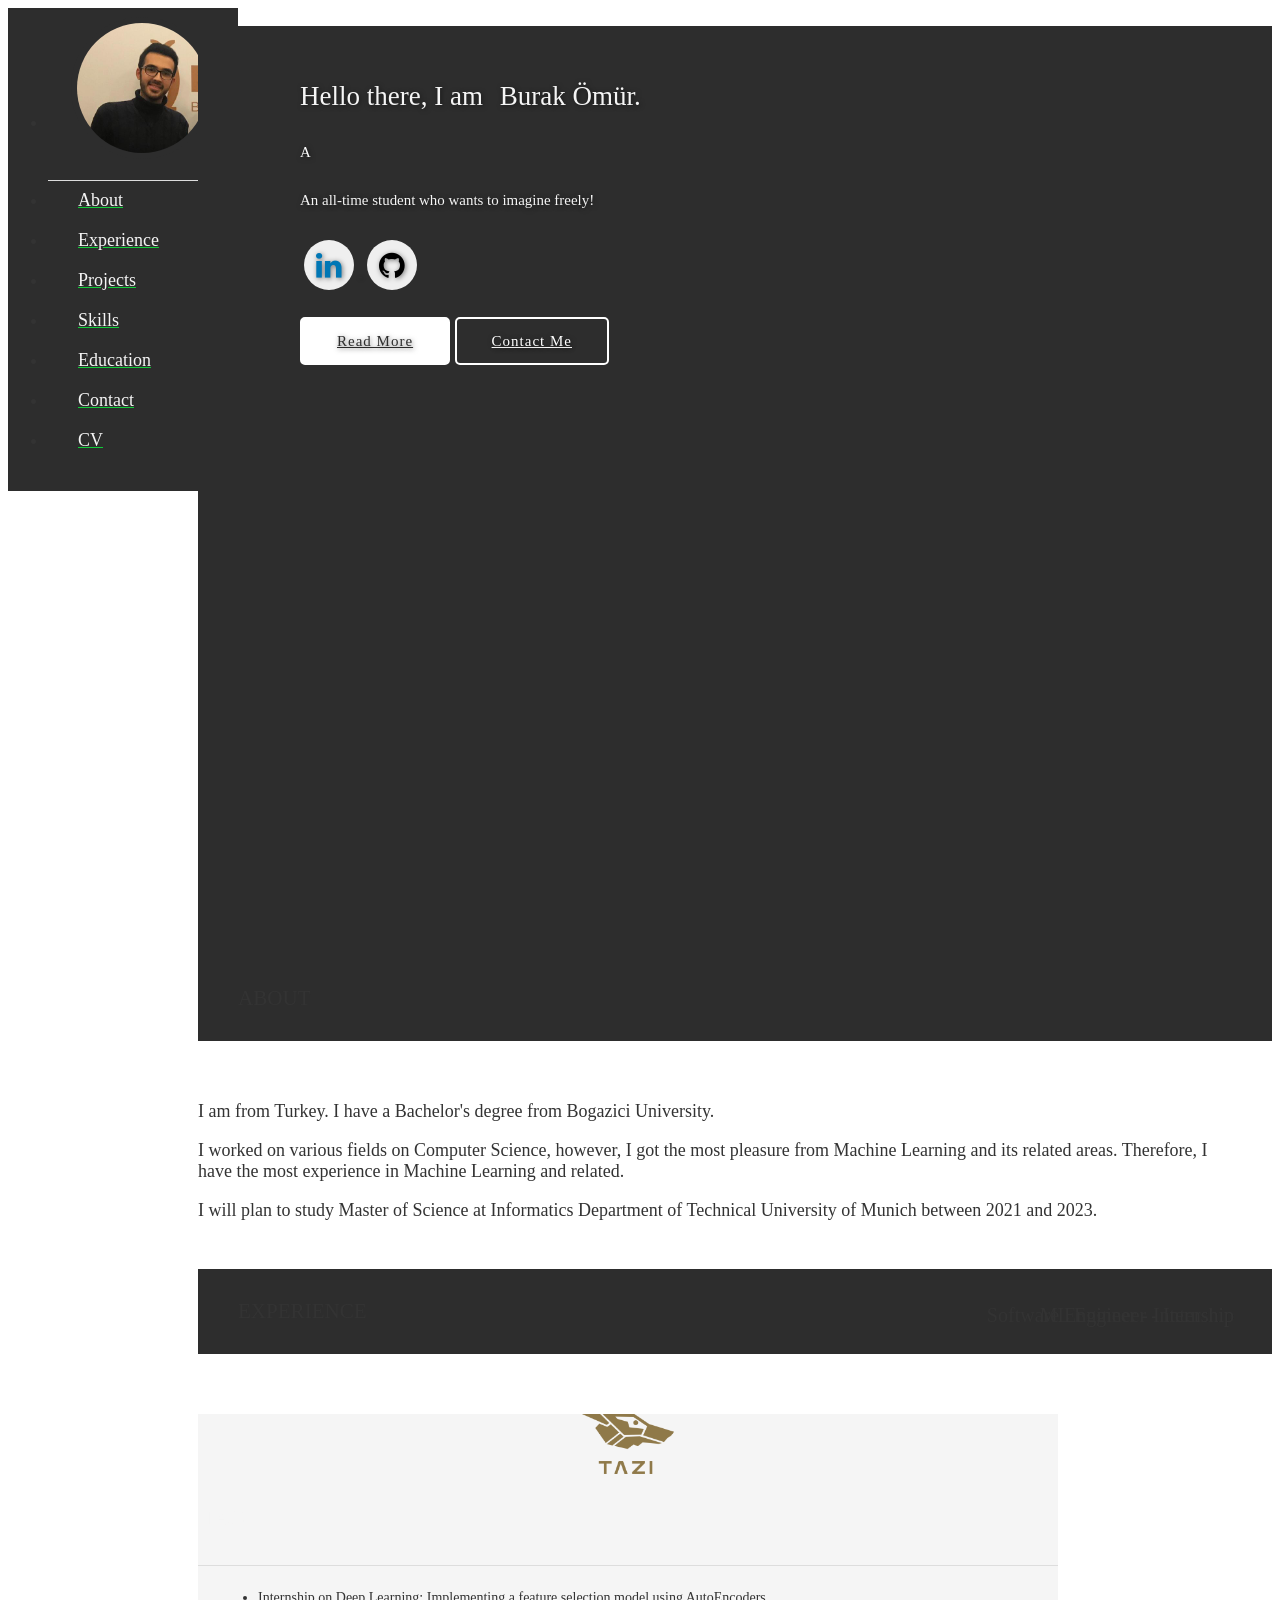
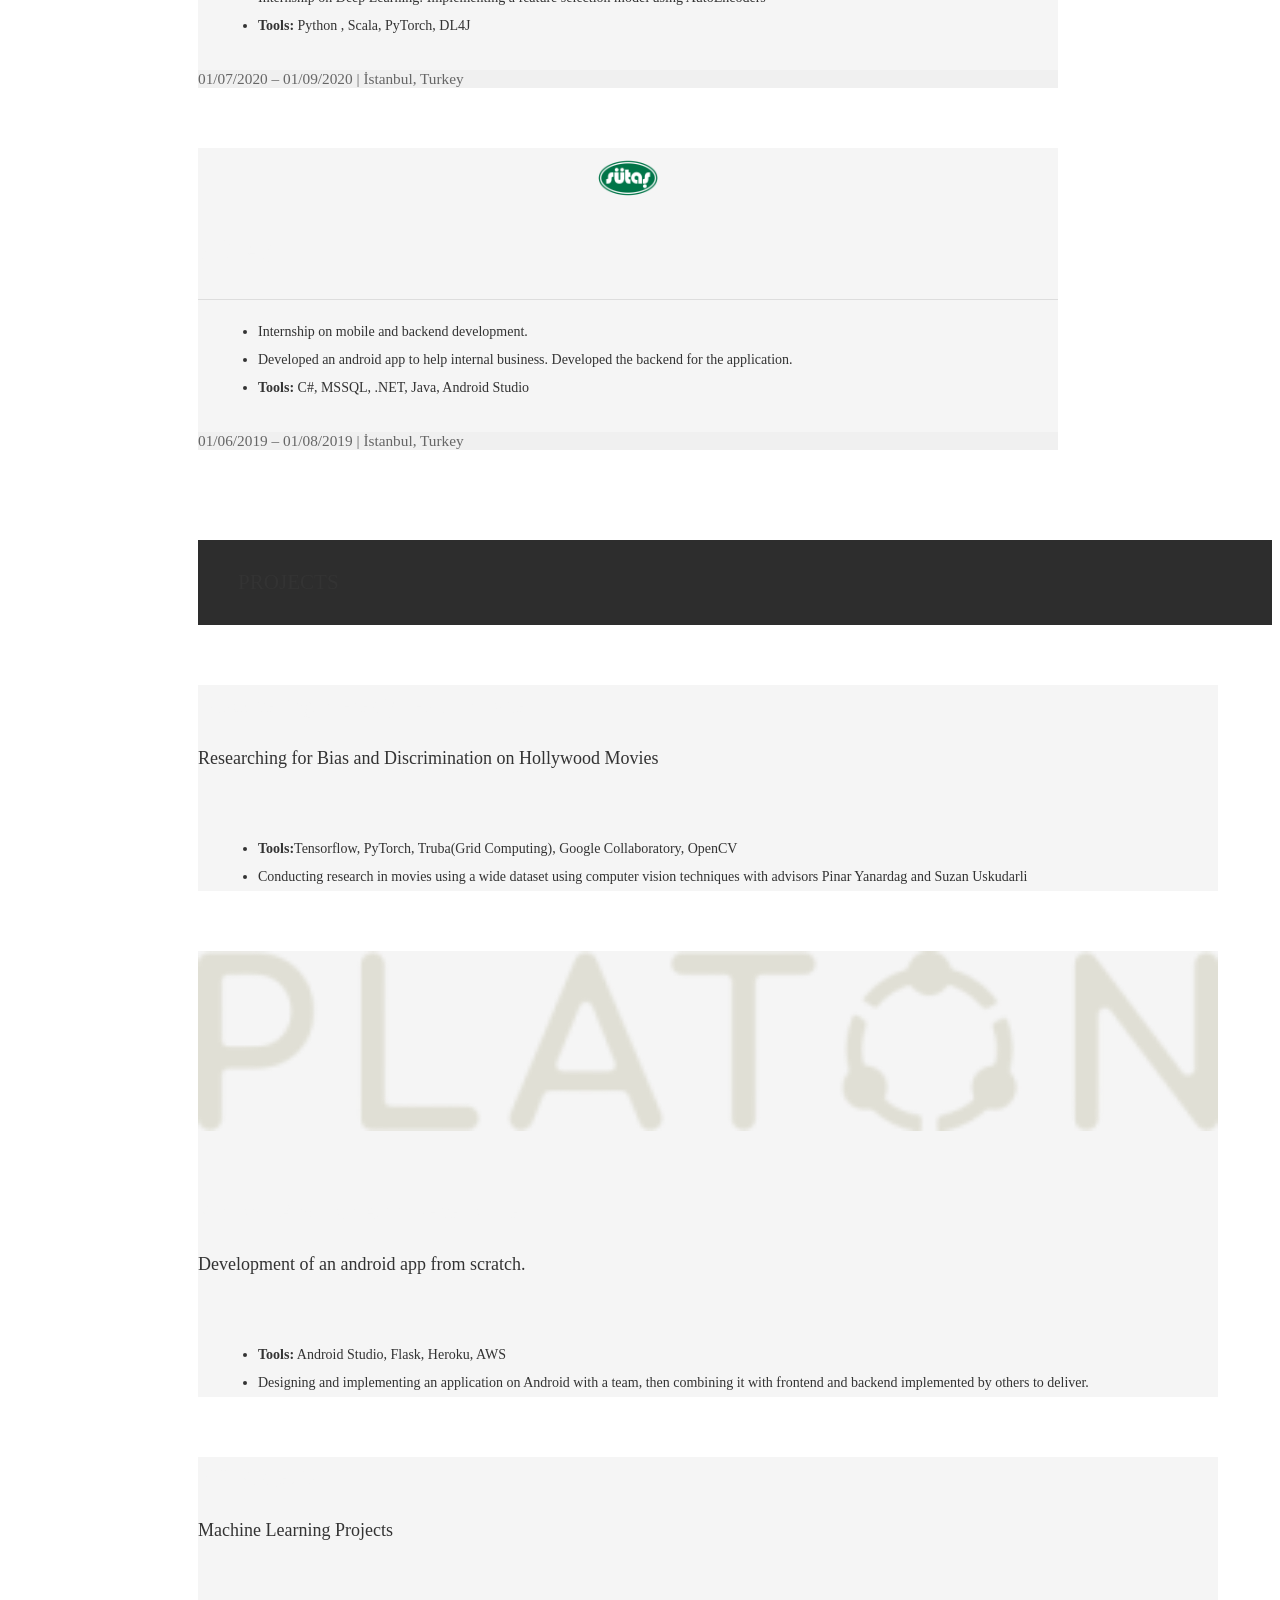
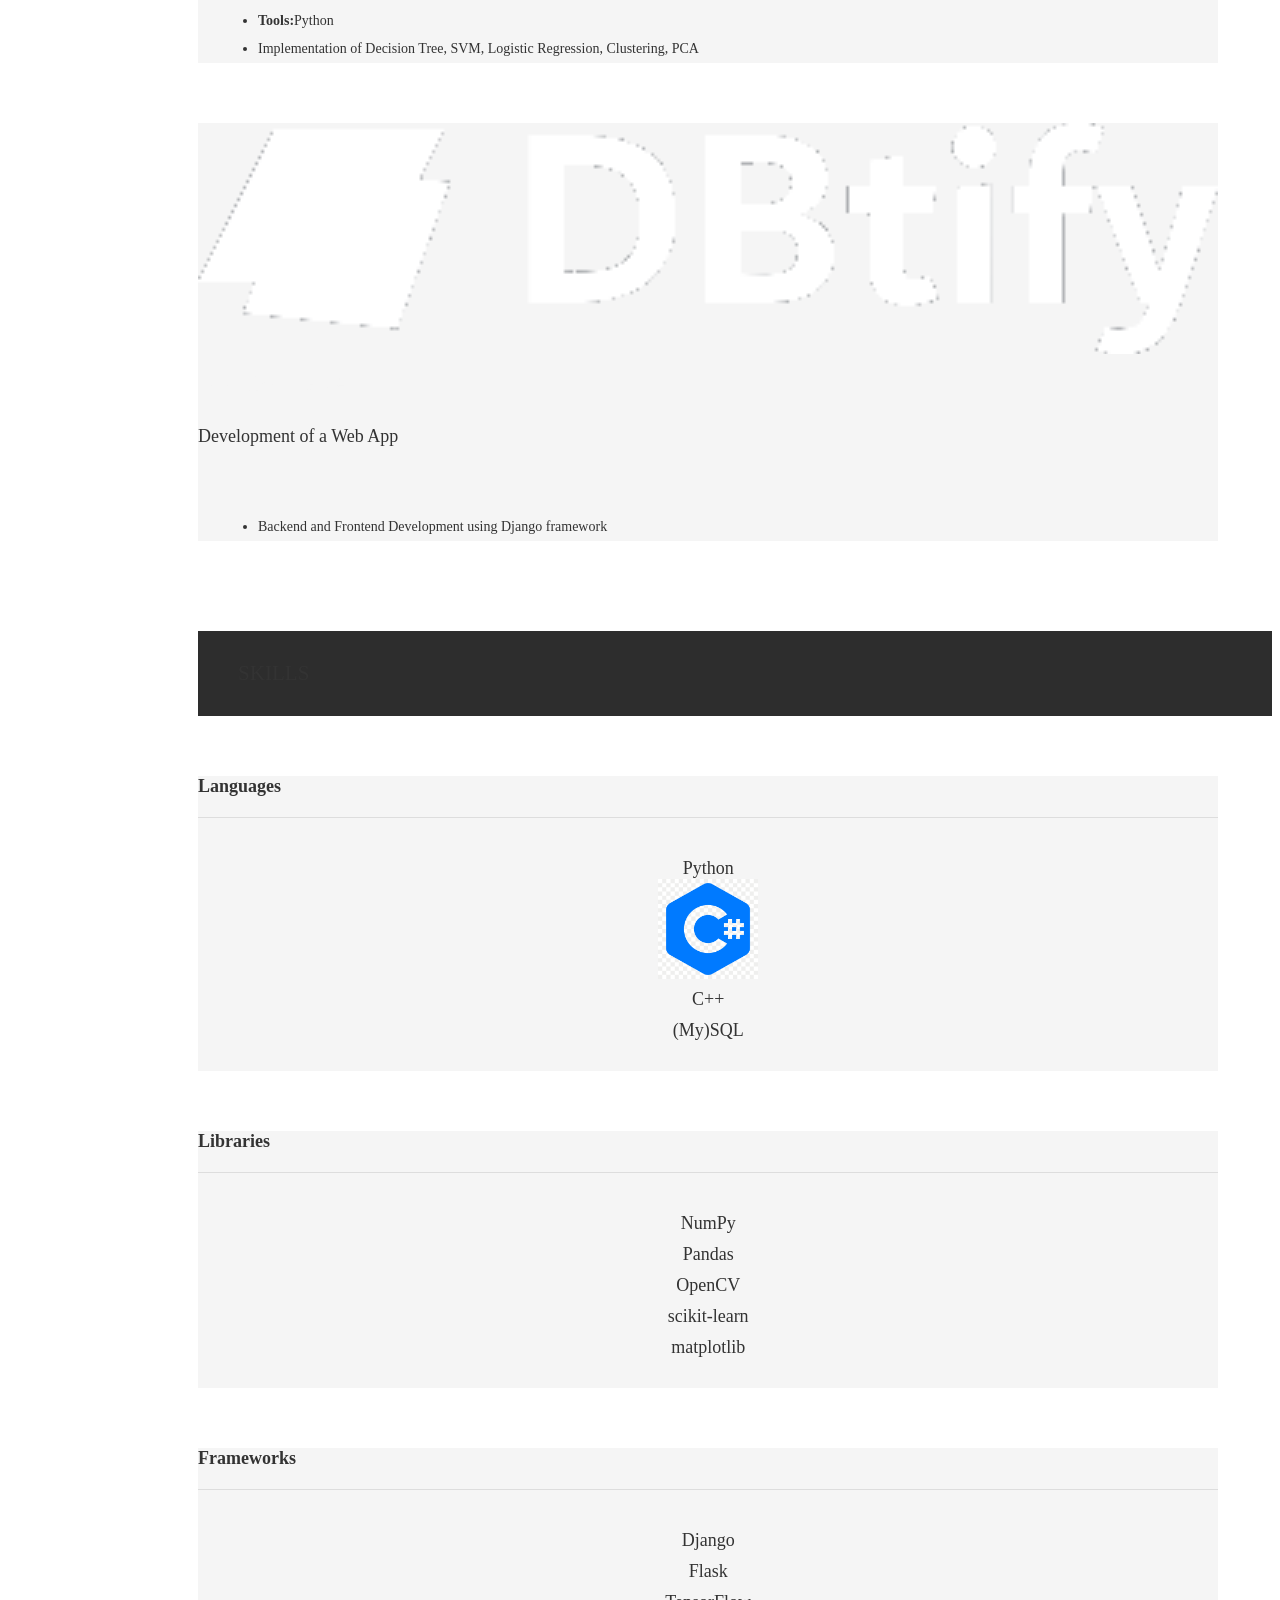
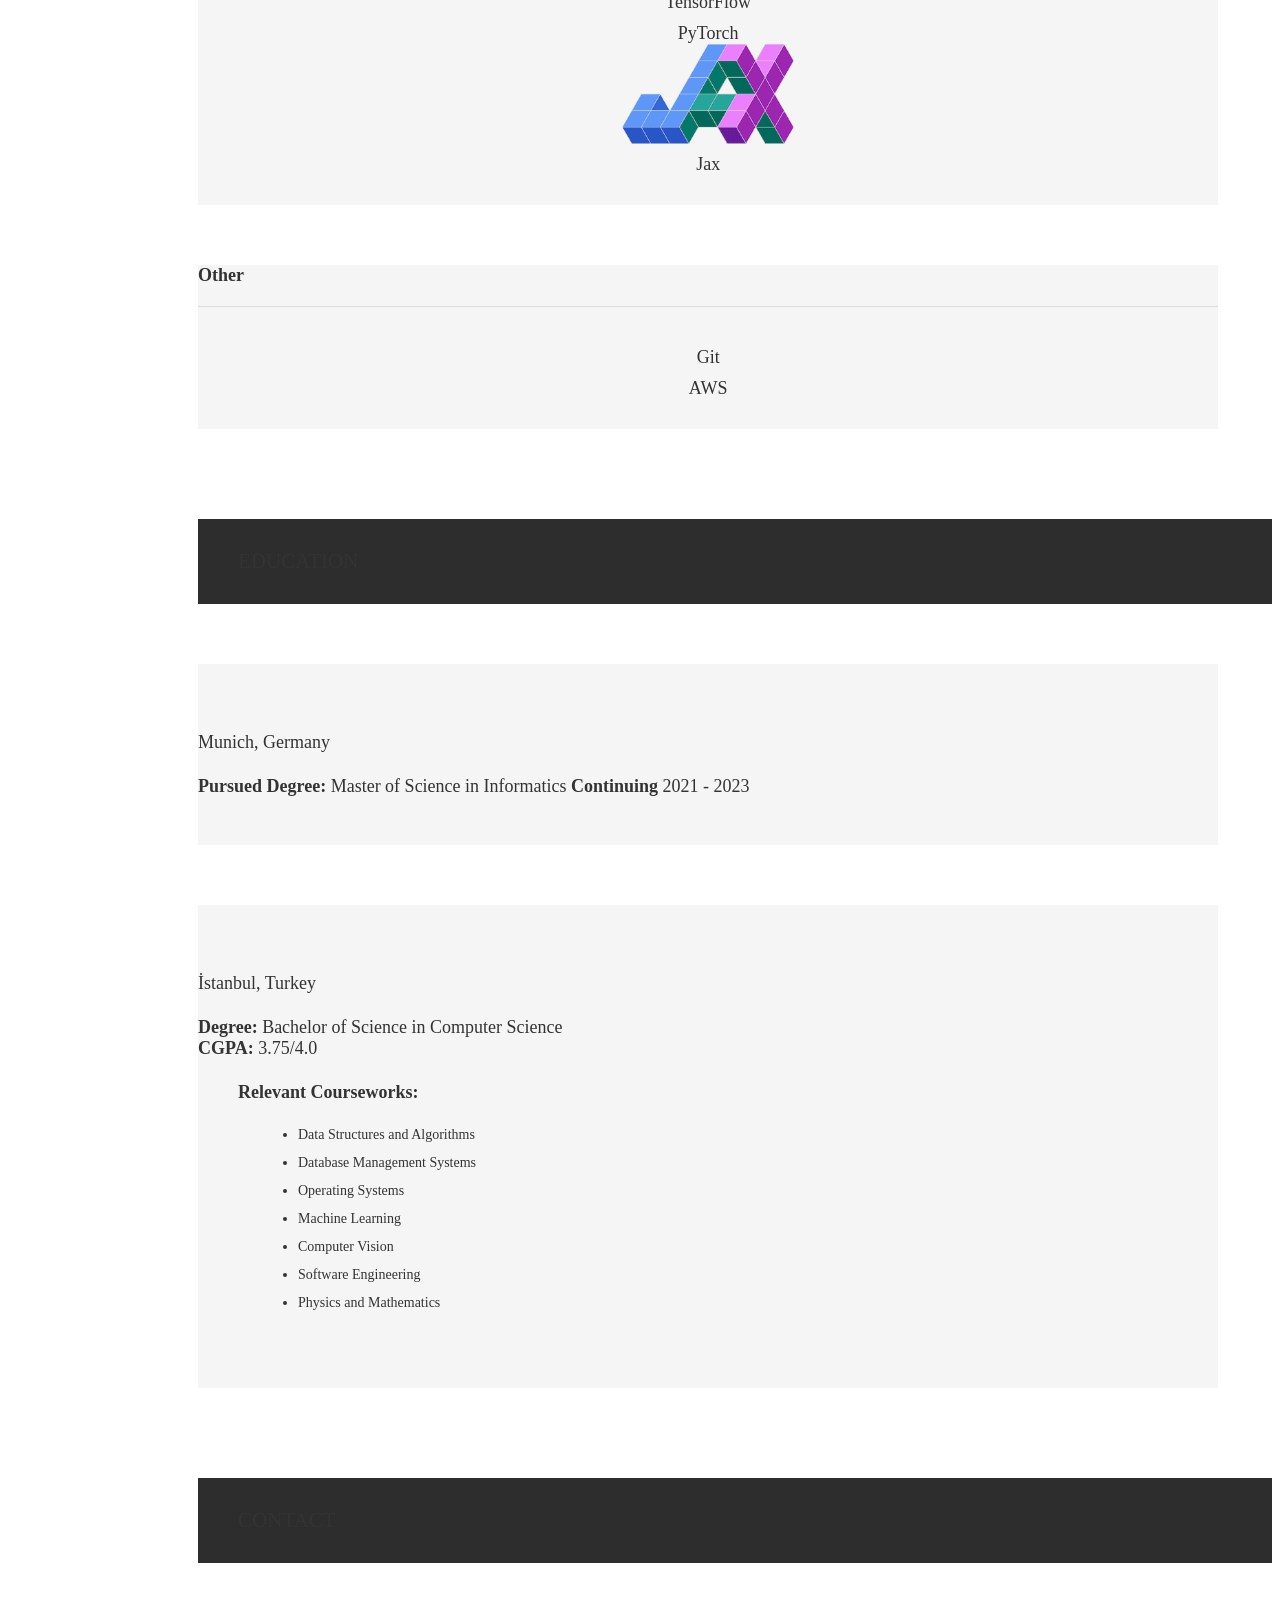
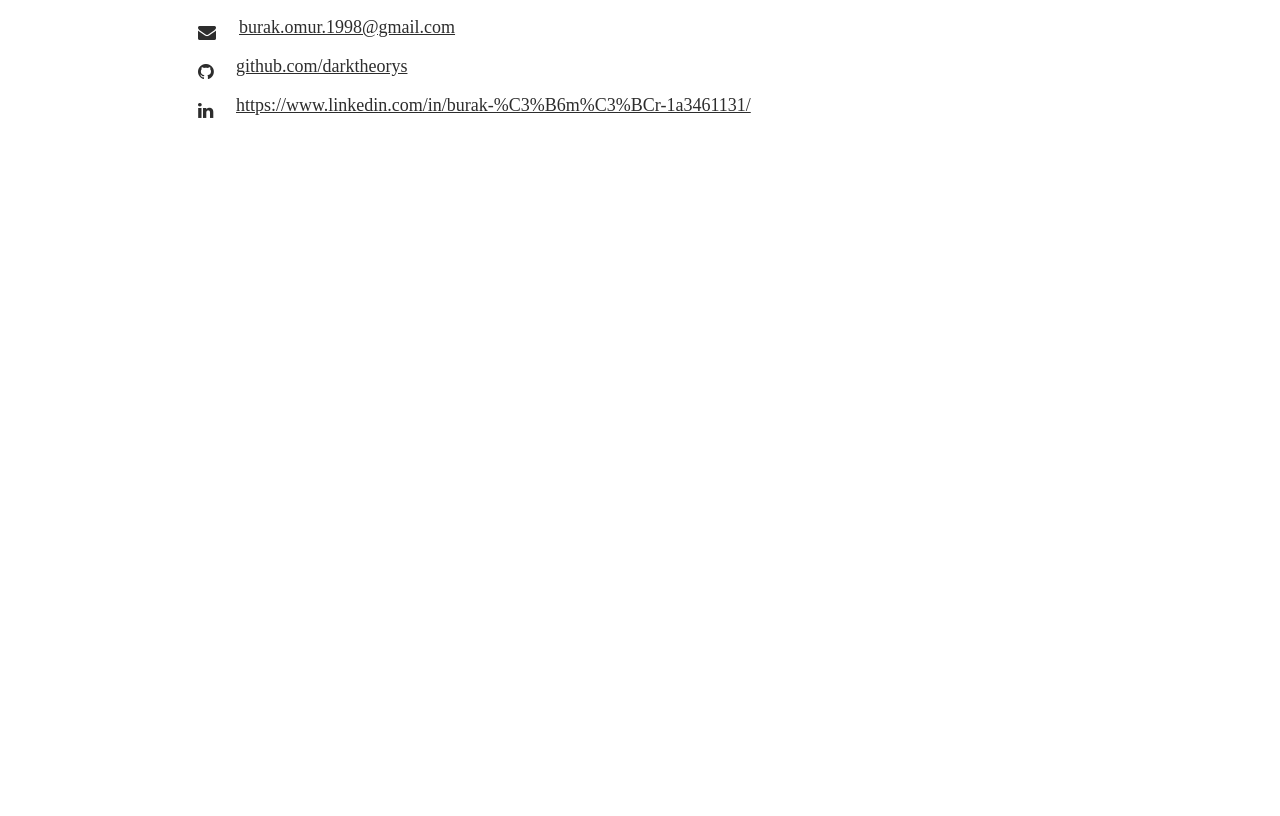
==== index.html @ 3485e9ec "Update index.html" ====
<!-- <!DOCTYPE html> -->
<html lang="en">

<head>
  <meta charset="utf-8" />
  <meta name="viewport" content="width=device-width initial-scale=1" />
  <meta http-equiv="X-UA-Compatible" content="IE=edge" />

  <!-- Google Tag Manager -->
  <script>(function(w,d,s,l,i){w[l]=w[l]||[];w[l].push({'gtm.start':
  new Date().getTime(),event:'gtm.js'});var f=d.getElementsByTagName(s)[0],
  j=d.createElement(s),dl=l!='dataLayer'?'&l='+l:'';j.async=true;j.src=
  'https://www.googletagmanager.com/gtm.js?id='+i+dl;f.parentNode.insertBefore(j,f);
  })(window,document,'script','dataLayer','GTM-PGZH8HT');</script>
  <!-- End Google Tag Manager -->

  <!-- Materialize - Compiled and minified CSS-->
  <link rel="stylesheet" href="//cdnjs.cloudflare.com/ajax/libs/materialize/0.95.3/css/materialize.min.css" />
  <!-- Font Awesome Icon - CSS-->
  <link rel="stylesheet" href="//maxcdn.bootstrapcdn.com/font-awesome/4.3.0/css/font-awesome.min.css" />
  <!-- Custom Styles-->
  <link rel="stylesheet" href="/assets/css/style.css" />
  <title>Burak Ömür | Software Developer</title>

  <!-- Global site tag (gtag.js) - Google Analytics -->
  <script async src="https://www.googletagmanager.com/gtag/js?id=UA-126939217-2"></script>
  <script>
    window.dataLayer = window.dataLayer || [];
    function gtag() { dataLayer.push(arguments); }
    gtag('js', new Date());

    gtag('config', 'UA-126939217-2');
  </script>

  <!-- Open Graph-->
  <meta property="og:locale" content="en_US" />
  <meta property="og:type" content="website" />
  <meta property="og:title" content="Burak Ömür | Software Developer" />
  <meta property="og:description" content="Software Developer" />
  <meta property="og:url" content="https://darktheorys.github.io/" />
  <meta property="og:site_name" content="Burak Ömür | Software Developer" />
  <meta property="article:publisher" content="https://darktheorys.github.io/" />
  <!-- Twitter -->
  <!--<meta name="twitter:card" content="summary" />
  <meta name="twitter:site" content="@here" />
  <meta name="twitter:title" content="Coder | Technofreak | Explorer | Minimalist | Humane" />
  <meta name="twitter:description" content="Software Developer" />
  <meta name="twitter:url" content="" />-->
  <meta name="author" content="Burak Ömür" />
  <meta name="description" content="A student who wants to imagine freely!  " />
  <link rel="apple-touch-icon" sizes="57x57" href="/assets/img/favicon/apple-icon-57x57.png" />
  <link rel="apple-touch-icon" sizes="60x60" href="/assets/img/favicon/apple-icon-60x60.png" />
  <link rel="apple-touch-icon" sizes="72x72" href="/assets/img/favicon/apple-icon-72x72.png" />
  <link rel="apple-touch-icon" sizes="76x76" href="/assets/img/favicon/apple-icon-76x76.png" />
  <link rel="apple-touch-icon" sizes="114x114" href="/assets/img/favicon/apple-icon-114x114.png" />
  <link rel="apple-touch-icon" sizes="120x120" href="/assets/img/favicon/apple-icon-120x120.png" />
  <link rel="apple-touch-icon" sizes="144x144" href="/assets/img/favicon/apple-icon-144x144.png" />
  <link rel="apple-touch-icon" sizes="152x152" href="/assets/img/favicon/apple-icon-152x152.png" />
  <link rel="apple-touch-icon" sizes="180x180" href="/assets/img/favicon/apple-icon-180x180.png" />
  <link rel="icon" type="image/png" sizes="192x192" href="/assets/img/favicon/android-icon-192x192.png" />
  <link rel="icon" type="image/png" sizes="32x32" href="/assets/img/favicon/favicon-32x32.png" />
  <link rel="icon" type="image/png" sizes="96x96" href="/assets/img/favicon/favicon-96x96.png" />
  <link rel="icon" type="image/png" sizes="16x16" href="/assets/img/favicon/favicon-16x16.png" />
  <link rel="manifest" href="/assets/img/favicon/manifest.json" />
  <meta name="msapplication-TileColor" content="#ffffff" />
  <meta name="msapplication-TileImage" content="/assets/img/favicon/ms-icon-144x144.png" />
  <meta name="theme-color" content="darkgrey" />
  <meta name="robots" content="index, follow" />
  <!-- Google Site Verification for indexing -->
  <meta name="google-site-verification" content="_qxK8tePiU2fhnwlwnJ7pkDFnj1k2EiKq_cYGy1Cb84" />
</head>

<body>
  <!-- Google Tag Manager (noscript) -->
  <noscript><iframe src="https://www.googletagmanager.com/ns.html?id=GTM-PGZH8HT"
  height="0" width="0" style="display:none;visibility:hidden"></iframe>
  </noscript>
  
  <!-- Navigation Menu-->
  <!-- Nav class 1 -->
  <nav class="hide-on-small-only">
    <ul class="side-nav fixed section table-of-contents">

      <li class="logo">
        <a id="logo-container" aria-label="Navigate to the beginning of the page" href="#intro"
          class="brand-logo grey-blue-text">
          <img src="/assets/img/pic_g.jpeg" class="circle img-responsive profile-pic" alt="avatar">
        </a>
      </li>

      <li class="bold">
        <a aria-label="Navigate to the About section" href="#about" class="waves-effect waves-dark teal-text"><i
            class="mdi-social-person small"></i><span>About</span></a>
      </li>
      <li class="bold">
        <a aria-label="Navigate to the Experience section" href="#experience"
          class="waves-effect waves-dark teal-text"><i
            class="mdi-action-trending-up small"></i><span>Experience</span></a>
      </li>

      <li class="bold">
        <!-- mdi-av-web small
             mdi-av-my-library-books small-->
        <a aria-label="Navigate to the Projects section" href="#projects" class="waves-effect waves-dark teal-text"><i
            class="mdi-av-my-library-books small"></i><span>Projects</span></a>
      </li>

      <li class="bold">
        <!--
        ICONS:
        mdi-action-assessment
        mdi-social-poll
        mdi-av-equalizer
        -->
        <a aria-label="Navigate to the Skills section" href="#skills" class="waves-effect waves-dark teal-text"><i
            class="mdi-action-assessment small"></i><span>Skills</span></a>
      </li>
      
      <li class="bold">
        <!--
        ICONS:
        -->
        <a aria-label="Navigate to the Education section" href="#education" class="waves-effect waves-dark teal-text"><i
            class="mdi-social-school small"></i><span>Education</span></a>
      </li>

      <li class="bold">
        <!-- 
        1. mdi-communication-contacts
        2. mdi-content-mail
        3. mdi-communication-email
        -->
        <a aria-label="Navigate to the Contact section" href="#contact" class="waves-effect waves-dark teal-text"><i
            class="mdi-content-mail small"></i><span>Contact</span></a>
      </li>

      <li class="bold">
        <!--
        ICONS:
        1. mdi-action-description
        2. mdi-file-folder
        3. mdi-file-folder-open
        4. mdi-file-attachment
        5. mdi-file-folder-shared
        -->
          <!--onclick="window.open('https://drive.google.com/file/d/1vYi-bMyIsZPve0x_clxY8xsDtiHiOMd3/view?usp=sharing')"
          class="waves-effect waves-dark teal-text"><i class="mdi-file-folder-open small"></i><span>Resume</span></a> -->
        <a aria-label="Open CV in a blank tab" href="/assets/burak_cv.pdf" target="_blank"
        class="waves-effect waves-dark teal-text"><i class="mdi-file-folder-open small"></i><span>CV</span></a>  
      </li>
    </ul>
  </nav>

  <!-- Nav class 2 -->
  <nav class="hide-on-large only trigger z-depth-1">
    <a aria-label="Toggle visibility of the mobile navbar" href="#" data-activates="slide-out"
      class="button-collapse"><i class="mdi-navigation-menu"></i></a>
    <div class="name-title">
      <a id="name" aria-label="Navigate to the beginning of the page" href="#" class="teal-text">Burak Ömür</a><span class="black-text">Software Developer</span>
    </div>
  </nav>

  <!-- Nav class 3 -->
  <nav class="hide-on-large only">
    <ul id="slide-out" class="side-nav">
      <li class="bold">
        <a aria-label="Navigate to the About section" href="#about" class="waves-effect waves-dark teal-text"><i
            class="mdi-social-person small"></i><span>About Me</span></a>
      </li>
      <li class="bold">
        <a aria-label="Navigate to the Experience section" href="#experience"
          class="waves-effect waves-dark teal-text"><i
            class="mdi-action-trending-up small"></i><span>Experiences</span></a>
      </li>
      <li class="bold">
        <a aria-label="Navigate to the Projects section" href="#projects" class="waves-effect waves-dark teal-text"><i
            class="mdi-av-my-library-books small"></i><span>Projects</span></a>
      </li>
      <li class="bold">
        <a aria-label="Navigate to the Skills section" href="#skills" class="waves-effect waves-dark teal-text"><i
            class="mdi-action-assessment small"></i><span>Skills</span></a>
      </li>

      <li class="bold">
        <a aria-label="Navigate to the Education section" href="#education" class="waves-effect waves-dark teal-text"><i
            class="mdi-social-school small"></i><span>Education</span></a>
      </li>
      <li class="bold">
        <a aria-label="Navigate to the Contact section" href="#contact" class="waves-effect waves-dark teal-text"><i
            class="mdi-content-mail small"></i><span>Contact Information</span></a>
      </li>
      <li class="bold">
        <a aria-label="Open CV in a blank tab"
          href="/assets/burak_cv.pdf" target="_blank"
          class="waves-effect waves-dark teal-text"><i class="mdi-file-folder-open small"></i><span>CV</span></a>
      </li>
    </ul>
  </nav>

  <!-- Main Content-->
  <main>
    <!-- First Section: Heading lines and image -->
    <section id="intro" class="section scrollspy full-height">
      <div class="overlay"></div>
      <div class="container">
        <div class="col-md-9">
          <div class="content section-padding valign" style="margin-left: 10%; margin-top: 50px;">
            <div class="caption">
              <h2>Hello there, I am <span class="teal">Burak Ömür.</span></h2>
              <h5 style="color:#fff">A <span class="typing" style="font-weight: 300; color:whitesmoke"></span></h5>
              <h5>An all-time student who wants to imagine freely!</h5>
            </div>
            <div class="social">
              <a href="https://www.linkedin.com/in/burak-omur/" target="_blank">
                <button class="icon-btn linkedin">
                  <i class="fa fa-linkedin"></i>
                </button>
              </a>
              <a href="https://github.com/darktheorys/" target="_blank">
                <button class="icon-btn github">
                  <i class="fa fa-github"></i>
                </button>
              </a>
            </div>
            <div class='buttons'>
              <a href="#about" class="readme">Read More</a>
              <a href="#contact" class="contactme">Contact Me</a>
            </div>
          </div>
        </div>
      </div>
    </section>

    <!-- Second Section: About -->
    <section id="about" class="section scrollspy">
      <h3 class="page-title white-text teal">About</h3>
      <div class="container flow-text">
        <p>
          I am from Turkey. I have a Bachelor's degree from Bogazici University.
        </p>
        <p>
          
         I worked on various fields on Computer Science, however, I got the most pleasure from Machine Learning and its related areas. Therefore, I have the most experience in Machine Learning and related.
                </p>

                <p>
                  I will plan to study Master of Science at Informatics Department of Technical University of Munich between 2021 and 2023.
                </p>

      </div>
    </section>


    <!-- Third Section: Experience -->
    <section id="experience" class="section scrollspy">
      <h3 class="page-title white-text teal">Experience</h3>
      <div class="container">

        <!-- Latest Experience -->
        <div class="card">
          <div class="card-content">
            <div class="row">
              <div class="col s12 m2">
                <a href="https://www.tazi.ai/" target="_blank"><img alt="TAZI.AI logo"
                    src="/assets/img/tazi_logo.png" class="responsive-img center-block" /></a>
              </div>
              <!-- <div class="col s12 m10"> -->
              <div class="col s12 m10">
                <p>
                  <span class="card-title"><a href="https://www.tazi.ai/" target="_blank"
                      class="teal-text hoverline">TAZI</a></span>
                </p>
              </div>
            </div>
            <div class="role brown-text text-darken-2">ML Engineer - Intership</div>
            <ul>
              <li>
                Internship on Deep Learning: Implementing a feature selection model using AutoEncoders
              </li>

              <li>
                <b>Tools:</b> Python , Scala, PyTorch, DL4J
              </li>
            </ul>
          </div>
          <div class="card-action">
            <span>01/07/2020 – 01/09/2020 | İstanbul, Turkey</span>
          </div>
        </div>

        
        <div class="card">
          <div class="card-content">
            <div class="row">
              <div class="col s12 m2">
                <a href="https://www.sutas.com.tr/tr" target="_blank"><img alt="SUTAS logo"
                    src="/assets/img/sutas_logo.png" class="responsive-img center-block" /></a>
              </div>
              <!-- <div class="col s12 m10"> -->
              <div class="col s12 m10">
                <p>
                  <span class="card-title"><a href="https://www.sutas.com.tr/tr" target="_blank"
                      class="teal-text hoverline">SÜTAŞ</a></span>
                </p>
              </div>
            </div>
            <div class="role brown-text text-darken-2">Software Engineer - Internship</div>
            <ul>
              <li>
                Internship on mobile and backend development.
              </li>
              <li>
                Developed an android app to help internal business. Developed the backend for the application.
              </li>
            
              <li>
                <b>Tools:</b> C#, MSSQL, .NET, Java, Android Studio
              </li>
            </ul>
          </div>
          <div class="card-action">
            <span>01/06/2019 – 01/08/2019 | İstanbul, Turkey</span>
          </div>
        </div>
      </div>
    </section>

    <!-- Fourth Section: Projects -->
    <section id="projects" class="section scrollspy">
      <h3 class="page-title white-text teal">Projects</h3>
      <div class="container">
        <div class="row">

          <div class="col s12 m6 l6">
            <div class="card medium">
              <!--
              <div class="card-image waves-effect waves-block waves-light">
                <img alt="Discovering Bias in Movies Using Deep Learning" src="/assets/img/project-music-player.png" style="height: 100%; width: 100%" class="activator" />
              </div>-->
              <div class="card-content">
                <span class="card-title activator teal-text hoverline">Discovering Stereotypes in Movies<i
                    class="mdi-navigation-more-vert right"></i></span>
                <p>
                  Researching for Bias and Discrimination on Hollywood Movies
                </p>
              </div>
              <div class="card-reveal">
                   <span class="card-title grey-text"><small>Accomplishments</small><i
                    class="mdi-navigation-close right"></i></span>
                <ul>
                  <li><b>Tools:</b>Tensorflow, PyTorch, Truba(Grid Computing), Google Collaboratory, OpenCV</li>
                  <li>Conducting research in movies using a wide dataset using computer vision techniques with advisors Pinar Yanardag
                    and Suzan Uskudarli</li>
                </ul>

              </div>
            </div>
          </div>

          <div class="col s12 m6 l6">
            <div class="card medium">
              <div class="card-image waves-effect waves-block waves-light">
                <img alt="Platon app" src="/assets/img/platon_logo.png" style="width: 100%" class="activator center" />
              </div>
              <div class="card-content">
                <span class="card-title activator teal-text hoverline">Platon - Android App Development <i
                    class="mdi-navigation-more-vert right"></i></span>
                <p>
                  Development of an android app from scratch.

                </p>
              </div>
              <div class="card-reveal">
                <!-- TODO: change this -- only close button -->
                <!-- <span class="card-title brown-text">Accomplishments<i class="mdi-navigation-close right"></i></span> -->
                <span class="card-title grey-text"><small>Accomplishments</small><i
                    class="mdi-navigation-close right"></i></span>
                <ul>
                  <li><b>Tools:</b> Android Studio, Flask, Heroku, AWS</li>
                  <li>Designing and implementing an application on Android with a team, then combining it with frontend and backend
                    implemented by others to deliver.</li>

                </ul>
              </div>
            </div>
          </div>


          <!-- Flask Project -->
          <div class="col s12 m6 l6">
            <div class="card medium">
              <!--
              <div class="card-image waves-effect waves-block waves-light">
                <img alt="Screenshot of web app" src="/assets/img/project-blog-logo.jpg"
                style="height: 100%; width: 100%" class="activator" />
              </div>-->
              <div class="card-content">
                <span class="card-title activator teal-text hoverline">ML Projects<i
                    class="mdi-navigation-more-vert right"></i></span>
                <p>
                  Machine Learning Projects
                </p>
              </div>
              <div class="card-reveal">
                <!-- TODO: change this -- only close button -->
                <!-- <span class="card-title brown-text">Accomplishments<i class="mdi-navigation-close right"></i></span> -->
                <span class="card-title teal-text"><small>Accomplishments</small><i
                    class="mdi-navigation-close right"></i></span>
                <ul>
                  <li><b>Tools:</b>Python</li>
                  <li>Implementation of Decision Tree, SVM, Logistic Regression, Clustering, PCA</li>


                </ul>
      
              </div>
            </div>
          </div>

          <div class="col s12 m6 l6">
            <div class="card medium">
              <div class="card-image waves-effect waves-block waves-light">
                <img alt="DBTify" src="/assets/img/dbtify_logo.png" style="width: 100%" class="activator center" />
              </div>
              <div class="card-content">
                <span class="card-title activator teal-text hoverline">DBTify- Web App<i
                    class="mdi-navigation-more-vert right"></i></span>
                <p>
                  Development of a Web App
                </p>
              </div>
              <div class="card-reveal">
                <!-- TODO: change this -- only close button -->
                <!-- <span class="card-title brown-text">Accomplishments<i class="mdi-navigation-close right"></i></span> -->
                <span class="card-title teal-text"><small>Accomplishments</small><i
                    class="mdi-navigation-close right"></i></span>
                <ul>
                  <li>Backend and Frontend Development using Django framework</li>

                </ul>
    
              </div>
            </div>
          </div>

        </div>
      </div>
    </section>

    <!-- Fifth Section: Skills -->
    <section id="skills" class="section scrollspy">
      <h3 class="page-title white-text teal">Skills</h3>
      <div class="container">
        <!-- Languages and Databases -->
        <div class="card">
          <div class="card-content">
            <h4 class="brown-text light">Languages</h4>
            <div class="row text-center">
              <div class="col s4 m2">
                <img alt="" src="/assets/img/python-logo-1-300x300.jpg" class="responsive-img" />Python
              </div>
              <div class="col s4 m2">
                <img alt="" src="/assets/img/c++_logo.png" class="responsive-img" />C++
              </div>
              <div class="col s4 m2">
                <img alt="" src="/assets/img/mysql-logo-1-300x300.jpg" class="responsive-img" />(My)SQL
              </div>
            </div>
          </div>
        </div>

        <div class="card">
          <div class="card-content">
            <h4 class="brown-text light">Libraries</h4>
            <div class="row text-center">
              <div class="col s4 m2">
                <img alt="" src="/assets/img/numpy-logo-1-500x500.jpg" class="responsive-img" />NumPy
              </div>
              <div class="col s4 m2">
                <img alt="" src="/assets/img/pandas-logo-2-500x500.jpg" class="responsive-img" />Pandas
              </div>
              <div class="col s4 m2">
                <img alt="" src="/assets/img/opencv-logo-1-500x500.jpg" class="responsive-img" />OpenCV
              </div>
              <div class="col s4 m2">
                <img alt="" src="/assets/img/sk-learn-logo-1-500x500.jpg" class="responsive-img" />scikit-learn
              </div>
              <div class="col s4 m2">
                <img alt="" src="/assets/img/matplotlib-logo-1-500x500.jpg" class="responsive-img" />matplotlib
              </div>
            </div>
          </div>
        </div>

        <!-- Frameworks -->
        <div class="card">
          <div class="card-content">
            <h4 class="brown-text light">Frameworks</h4>
            <div class="row text-center">
              <div class="col s4 m2">
                <img alt="" src="/assets/img/django-logo.webp" class="responsive-img" />Django
              </div>
              <div class="col s4 m2">
                <img alt="" src="/assets/img/flask-logo.png" class="responsive-img" />Flask
              </div>
              <div class="col s4 m2">
                <img alt="" src="/assets/img/tensorflow-logo-1.png" class="responsive-img" />TensorFlow
              </div>
              <div class="col s4 m2">
                <img alt="" src="/assets/img/pytorch-logo.png" class="responsive-img" />PyTorch
              </div>
              <div class="col s4 m2">
                <img alt="" src="/assets/img/jax-logo.png" class="responsive-img" />Jax
              </div>
            </div>
          </div>
        </div>

        <!-- Other -->
        <div class="card">
          <div class="card-content">
            <h4 class="brown-text light">Other</h4>
            <div class="row text-center">


              <div class="col s4 m2">
                <img alt="" src="/assets/img/git.png" class="responsive-img" />Git
              </div>
              <div class="col s4 m2">
                <img alt="" src="/assets/img/aws.png" class="responsive-img" />AWS
              </div>
            </div>
          </div>
        </div>

      </div>
    </section>

    <!-- Seventh Section: Education -->
    <section id="education" class="section scrollspy">
      <h3 class="page-title white-text teal">Education</h3>
      <div class="container">
        <div class="row">
          <!-- Education -->
          <div class="col s12 m6">
            <div class="card">
              <div class="card-content">
                <p>
                  <span class="card-title"><a href="https://www.tum.de/" target="_blank" class="teal-text hoverline">Technical University of Munich</a></span>
                </p>
                <p class="brown-text">Munich, Germany</p>
                <p>
                  <b>Pursued Degree: </b>Master of Science in Informatics
                  <b>Continuing </b> 2021 - 2023
                </p>

              </div>
            </div>

            <div class="card">
              <div class="card-content">
                <p>
                  <span class="card-title"><a href="http://www.boun.edu.tr/" target="_blank" class="teal-text hoverline">Bogazici University</a></span>
                </p>
                <p class="brown-text">İstanbul, Turkey</p>
                <p>
                  <b>Degree: </b>Bachelor of Science in Computer Science
                  <br>
                  <b>CGPA: </b>3.75/4.0
                </p>

                <ul>
                  <p>
                    <b>Relevant Courseworks:</b>
                  <ul>
                    <li>Data Structures and Algorithms</li>
                    <li>Database Management Systems</li>
                    <li>Operating Systems</li>
                    <li>Machine Learning</li>
                    <li>Computer Vision</li>
                    <li>Software Engineering</li>
                    <li>Physics and Mathematics</li>
                  </ul>
                  </p>

                </ul>
              </div>
            </div>
          </div>
        </div>
      </div>
    </section>

    <!-- Eight Section: Contact -->
    <section id="contact" class="section scrollspy full-height">
      <h3 class="page-title white-text teal">Contact</h3>
      <div class="container">
        <p>
          <a aria-label="Email me" href="mailto:burak.omur.1998@gmail.com" target="_blank" data-position="top"
            data-tooltip="Email me" class="btn-floating btn-large waves-effect waves-light blue-grey tooltipped"><i
              class="fa fa-envelope"></i><a aria-label="Email me" href="mailto:burak.omur.1998@gmail.com"
              class="hoverline">burak.omur.1998@gmail.com</a></a>
        </p>
        <p>
          <a aria-label="View on GitHub" href="http://github.com/darktheorys" target="_blank"
            data-position="top" data-tooltip="View on GitHub"
            class="btn-floating btn-large waves-effect waves-light blue-grey tooltipped"><i class="fa fa-github"></i><a
              aria-label="on Github" href="http://github.com/darktheorys" class="hoverline"
              target="_blank">github.com/darktheorys</a></a>
        </p>
        <p>
          <a aria-label="View on LinkedIn" href="https://www.linkedin.com/in/burak-omur/" target="_blank"
            data-position="top" data-tooltip="View on LinkedIn"
            class="btn-floating btn-large waves-effect waves-light blue-grey tooltipped"><i
              class="fa fa-linkedin"></i><a aria-label="on LinkedIn" href="https://www.linkedin.com/in/burak-%C3%B6m%C3%BCr-1a3461131/"
              class="hoverline" target="_blank">https://www.linkedin.com/in/burak-%C3%B6m%C3%BCr-1a3461131/</a></a>
        </p>
      </div>
    </section>
  </main>

  <!-- typed.js -->
  <script src="assets/vendor/typed.js/typed.min.js"></script>
  <script type="text/javascript">
    var typed = new Typed('.typing',{
      strings: ["Researcher", "Coder", "Passionate Learner", "Data Scientist", "Software Engineer", "Teammate"],
      loop: true,
      typeSpeed: 80,
      backSpeed: 40,
    });
  </script>


  <!-- jQuery-->
  <script src="https://ajax.googleapis.com/ajax/libs/jquery/1.11.2/jquery.min.js"></script>

  <!-- Materialize - Compiled and minified JavaScript-->
  <script src="https://cdnjs.cloudflare.com/ajax/libs/materialize/0.95.3/js/materialize.min.js"></script>
  <script>
    // Materialize - Initializers
    $(document).ready(function () {
      $(".scrollspy").scrollSpy()
      // Initialize collapse button
      $(".button-collapse").sideNav({
        menuWidth: 190, // Default is 240
        edge: "left", // Choose the horizontal origin
        closeOnClick: true // Closes side-nav on <a> clicks, useful for Angular/Meteor
      })
    })
  </script>
</body>

</html>
---- assets/css/style.css ----
.profile-pic {
  position: relative;
  max-width:130px;
  max-height:130px;
  width: auto;
  height: auto;
  overflow: hidden;
  /* display: inline-block; */
  
  
  /* background-size: cover;  */
  margin: -31px; 
  margin-left:-7px;
  border: 6px solid rgb(45, 45, 45);
  border-radius: 50% !important;
}

.profile-pic img {
  width: 100%;
  height: auto;
}

.tracker {
  /* visibility: hidden; */
  position: fixed;
  /* margin-inline-end: auto;  */
  bottom: 0; 
  right: 0;
}

@import url(https://fonts.googleapis.com/css?family=Poiret+One);
.social {
  margin: 0 auto;
  width: auto;
  text-align: inherit;
  /* padding: 10px; */
}

.icon-btn {
  margin-left: auto;
  width: 50px;
  height: 50px;
  border: 0;
  color: #FFFFFF;
  cursor: pointer;
  font-size: 30px;
  line-height: 70px;
  border-radius: 45px;
  display: inline-block;
  margin: 4px;
}

.github {
  color: black;
}

.linkedin {
  color: #0077b5;
}

.angellist {
  color: grey;
}

.icon-btn:hover {
  transform: scale(1.10);
  color: #FFFFFF;
}

.linkedin:hover {
  background-color: #0077b5;
}

.angellist:hover {
  background-color: grey;
}

.github:hover {
  background-color: black;
}

/* Buttons - Read Me, Contact Us */

.readme {
  position: relative;
  padding: 11px 35px;
  background: #fff;
  color: rgb(45, 45, 45);
  border: 2px solid #fff;
  font-weight: 600;
  font-size: 15px;
  letter-spacing: 1px;
  display: inline-block;
  border-radius: 5px;
  -webkit-border-radius: 5px;
}

.contactme {
  position: relative;
  padding: 11px 35px;
  background: none;
  color: #fff;
  border: 2px solid #fff;
  font-weight: 600;
  font-size: 15px;
  letter-spacing: 1px;
  display: inline-block;
  margin-top: 1.5em;
  border-radius: 5px;
  -webkit-border-radius: 5px;
}

.contactme:hover{
  color: darkgray;
  background-color: white;
}
/* main body */

/* body-color */

body {
  color: #333;
  font-size: 18px;
}


a {
  color: rgb(45, 45, 45);;
}

blockquote {
  border-left: 5px solid #795548;
  color: #795548;
  font-size: 125%;
  font-weight: 400;
  margin: 20px 0;
  padding-left: 1.5rem;
}

blockquote * {
  font-size: inherit;
  line-height: inherit;
}

.text-center {
  text-align: center;
}

/* main nav */

nav {
  background: white;
  box-shadow: none;
  height: 0;
}

/* nav {
  background: rgb(149, 126, 212);
  box-shadow: none;
  height: 0;
} */

nav i {
  padding: 0 15px;
  position: relative;
  top: 5px;
}

/* main */

/* main {
  background: url(../../assets/img/bg.png) repeat;
  padding-left: 190px;
} */

main {
  background: url(../../assets/img/bg.png) repeat;
  padding-left: 190px;
}

dl {
  margin-top: 0.5rem;
}

dd {
  display: inline-block;
  font-weight: 500;
  margin-left: 0;
}

dt {
  display: inline-block;
  margin-left: 0.5rem;
}

ul.side-nav {
  width: 190px;
  background-color: rgb(45, 45, 45);
}

ul.side-nav li {
  padding: 0;
}

/* ul.side-nav.fixed a {
  box-sizing: content-box;
  color: rgb(48, 122, 207);
  display: block;
  line-height: 100%;
  padding: 10px 0 12px;
} */

ul.side-nav.fixed a {
  box-sizing: content-box;
  color: rgb(16, 202, 56);
  display: block;
  line-height: 100%;
  padding: 10px 0 12px;
}

ul.table-of-contents li.logo a.active, ul.table-of-contents li.logo a:hover {
  border: none;
  font-weight: 200;
}



ul.side-nav.fixed li.logo {
  background-color: rgb(45, 45, 45);
  border-bottom: 1px solid #ddd;
  box-sizing: content-box;
  min-height: 90px;
  padding: 30px 30px 40px;
}

ul.side-nav.fixed li.logo a {
  font-weight: 200;
  line-height: 100%;
}

ul.table-of-contents li:not(.logo) a.active, ul.table-of-contents li:not(.logo) a:hover {
  background-color: darkgray;
  border-left: 3px solid;
}

ul.side-nav.fixed.table-of-contents li:not(.logo) a span, ul#slide-out li:not(.logo) a span {
  color: whitesmoke !important;
}

li.logo span {
  display: block;
  font-size: 14px;
}

.brand-logo h1 {
  font-size: inherit;
  line-height: inherit;
  margin: inherit;
  font-weight: inherit;
}

.container {
  width: 95%;
}

h3 {
  font-weight: 200;
  margin-bottom: 60px;
  margin-top: 0;
  padding: 30px 40px;
  text-transform: uppercase;
}

.section {
  padding-bottom: 30px;
  padding-top: 0;
  position: relative;
}

.full-height {
  height: 100vh;
}

/* Original */

/* #intro.section {
  background: url(../../assets/img/white-ai-wallpaper.jpg) no-repeat top center/cover;
  position: relative;
} */

#intro.section {
  background: rgb(45, 45, 45) repeat;
  position: relative;
}

#intro.section .container {
  color: whitesmoke;
  font-weight: 200;
  left: 0;
  position: absolute;
  top: 0;
}

/* #intro.section .container *:not(span) {
  font-weight: 300;
  line-height: 150%;
  padding: 0 30px;
  text-shadow: 1px 1px 5px rgba(0, 0, 0, 0.5);
} */

#intro.section .container *:not(span) {
  font-weight: 300;
  /* font-weight: 400; */
  line-height: 150%;
  /* padding: 0 0px; */
  text-shadow: 1px 1px 5px rgba(0, 0, 0, 0.5);
}

#intro.section .underline {
  border-bottom: 5px solid #24305e;
}

#intro.section .teal {
  padding: 0 10px;
}

.overlay {
  background-color: rgb(45, 45, 45);
  height: 100%;
  left: 0;
  position: absolute;
  top: 0;
  width: 100%;
}

.waves-effect.waves-blue .waves-ripple {
  /* The alpha value allows the text and background color
   of the button to still show through. */
  background-color: rgba(33, 150, 243, 0.2);
}


.center {
  display: block;
  margin-left: auto;
  margin-right: auto;
  width: 50%;
}

.card {
  margin-bottom: 60px;
  background-color: whitesmoke;
}

.card .role {
  font-size: 1.25rem;
  position: absolute;
  right: 38px;
  top: 35px;
}

.card li a {
  margin-right: 0;
  color: #333;
  border-bottom: 2px solid #ffab40;
}

.card li a:hover {
  color: #333;
  font-weight: 500;
}

.card .card-content {
  padding-bottom: 30px;
}

.card .card-content p {
  padding: 5px 0 0;
}

.card h5 {
  font-size: 1.5rem;
  margin-bottom: -0.5rem;
  margin-top: 2rem;
}

.card h6 {
  font-weight: 300;
  letter-spacing: 1px;
  margin-top: 2rem;
  text-transform: uppercase;
}

#experience .card-action {
  background-color: rgba(0, 0, 0, 0.02);
  border: none;
}

#experience .card .col.s12.m2 a {
  display: block;
}

#experience .card .col.s12.m2 a img {
  max-height: 60px;
}

.card-action span {
  font-size: 85%;
  color: #666;
}

.card ul {
  margin-bottom: 0;
}

.card ul li {
  line-height: 200%;
  list-style-type: disc;
  margin-left: 24px;
}

.card ul li li {
  color: #666;
  font-size: 13px;
}

.card .card-title {
  font-size: 24px;
}

.card .card-content .card-title {
  line-height: 2.5rem;
}

.card i.right {
  margin-left: 10px;
}

a.hoverline {
  border-bottom: 3px solid transparent !important;
  padding: 3px 3px 0 3px;
  transition: 0.25s all;
  -moz-transition: 0.25s all;
  -webkit-transition: 0.25s all;
}

/* main a.hoverline */

/* a.hoverline:hover {
  border-bottom: 3px solid #24305e !important;
} */

a.hoverline:hover {
  border-bottom: 3px solid rgb(45, 45, 45) !important;
}

#skills .card.large {
  height: 360px;
}

#skills h4 {
  border-bottom: 1px solid #ddd;
  margin-bottom: 30px;
  padding-bottom: 20px;
}

#skills .col img.responsive-img {
  margin: 0 auto;
  max-height: 100px;
  padding-bottom: 10px;
  text-align: center;
  vertical-align: middle;
  display: table-cell;
}

.card.large .card-content p {
  color: inherit;
  margin: 0;
  padding: 30px 0;
}

#experience .card-content .row {
  border-bottom: 1px solid #ddd;
  padding-bottom: 10px;
}

.card.large .card-image {
  height: 230px;
}

.card.large .card-content {
  height: auto;
}

.card.medium .card-image {
  height: 240px;
}

.card-action a.btn-floating {
  margin-bottom: 0;
}

#contact a:not(.btn-floating) {
  bottom: 6px;
  left: 20px;
  position: relative;
}

#experience .col.s12.m2 {
  text-align: center;
}

.fa-external-link:before {
  left: 3px;
  position: relative;
  top: 2px;
}

small {
  display: none;
}

.grey-text {
  color: #666 !important;
}

/* main .teal-text */

.teal-text {
  color: whitesmoke;
}

.teal {
  background-color: rgb(45, 45, 45) !important;
}


@media (min-width: 1200px) {
  #experience .container {
    width: 860px;
  }
}

@media (max-width: 1360px) {
  .card ul li {
    font-size: 14px;
    line-height: 200%;
    margin-left: 20px;
  }
}

@media (max-width: 1160px) {
  .card ul li {
    line-height: 150%;
  }
}

@media (max-width: 992px) {
  main {
    padding-left: 0px;
    padding-top: 64px;
  }
  ul.side-nav a {
    line-height: 100%;
    padding: 0;
    width: 100%;
  }
  nav {
    background: rgb(45,45,45);
    height: 64px;
    position: absolute;
  }
  nav a.button-collapse, nav a.button-collapse i {
    color: rgb(45, 45, 45);
    height: 56px;
    line-height: 56px;
  }
  h3 {
    padding: 20px 30px;
    margin-bottom: 40px;
  }
  .container {
    margin: 0 auto;
  }
  nav.hide-on-large.only.trigger {
    display: block;
    position: fixed;
    top: 0;
    z-index: 2;
  }
  .name-title {
    display: block;
    height: 100%;
    padding-top: 15px;
    text-align: center;
    width: 100%;
    position: absolute;
  }
  .name-title>span, .name-title>a {
    position: relative;
    line-height: 20px;
  }
  .name-title a {
    font-size: 22px;
    display: block;
  }
  .name-title span {
    display: block;
    font-size: 14px;
  }
  h3, .container {
    position: relative;
    top: 64px;
  }
  section#intro {
    margin-bottom: -64px;
  }
  .card .role {
    position: relative;
    right: initial;
    top: initial;
  }
}

@media (max-width: 600px) {
  h2 {
    font-size: 22px;
    line-height: 200%;
    margin: 30px 0 0;
  }
  #intro.section .container *:not(span) {
    padding: 0;
  }
  .card .card-content .card-title {
    color: rgb(45, 45, 45);
    font-size: 20px;
    line-height: 24px;
  }
  #experience span.card-title {
    text-align: center;
    display: block;
  }
  #experience span.card-title a {
    margin: 0;
  }
  i.mdi-navigation-close.right {
    position: relative;
    bottom: 15px;
  }
  #contact a:not(.btn-floating) {
    text-align: center;
    display: block;
    left: initial;
    bottom: initial;
  }
  #contact a.btn-floating.btn-large {
    display: block;
    text-align: center;
    margin: 0 auto;
  }
  #intro.section {
    background-position-x: 30%;
  }
}
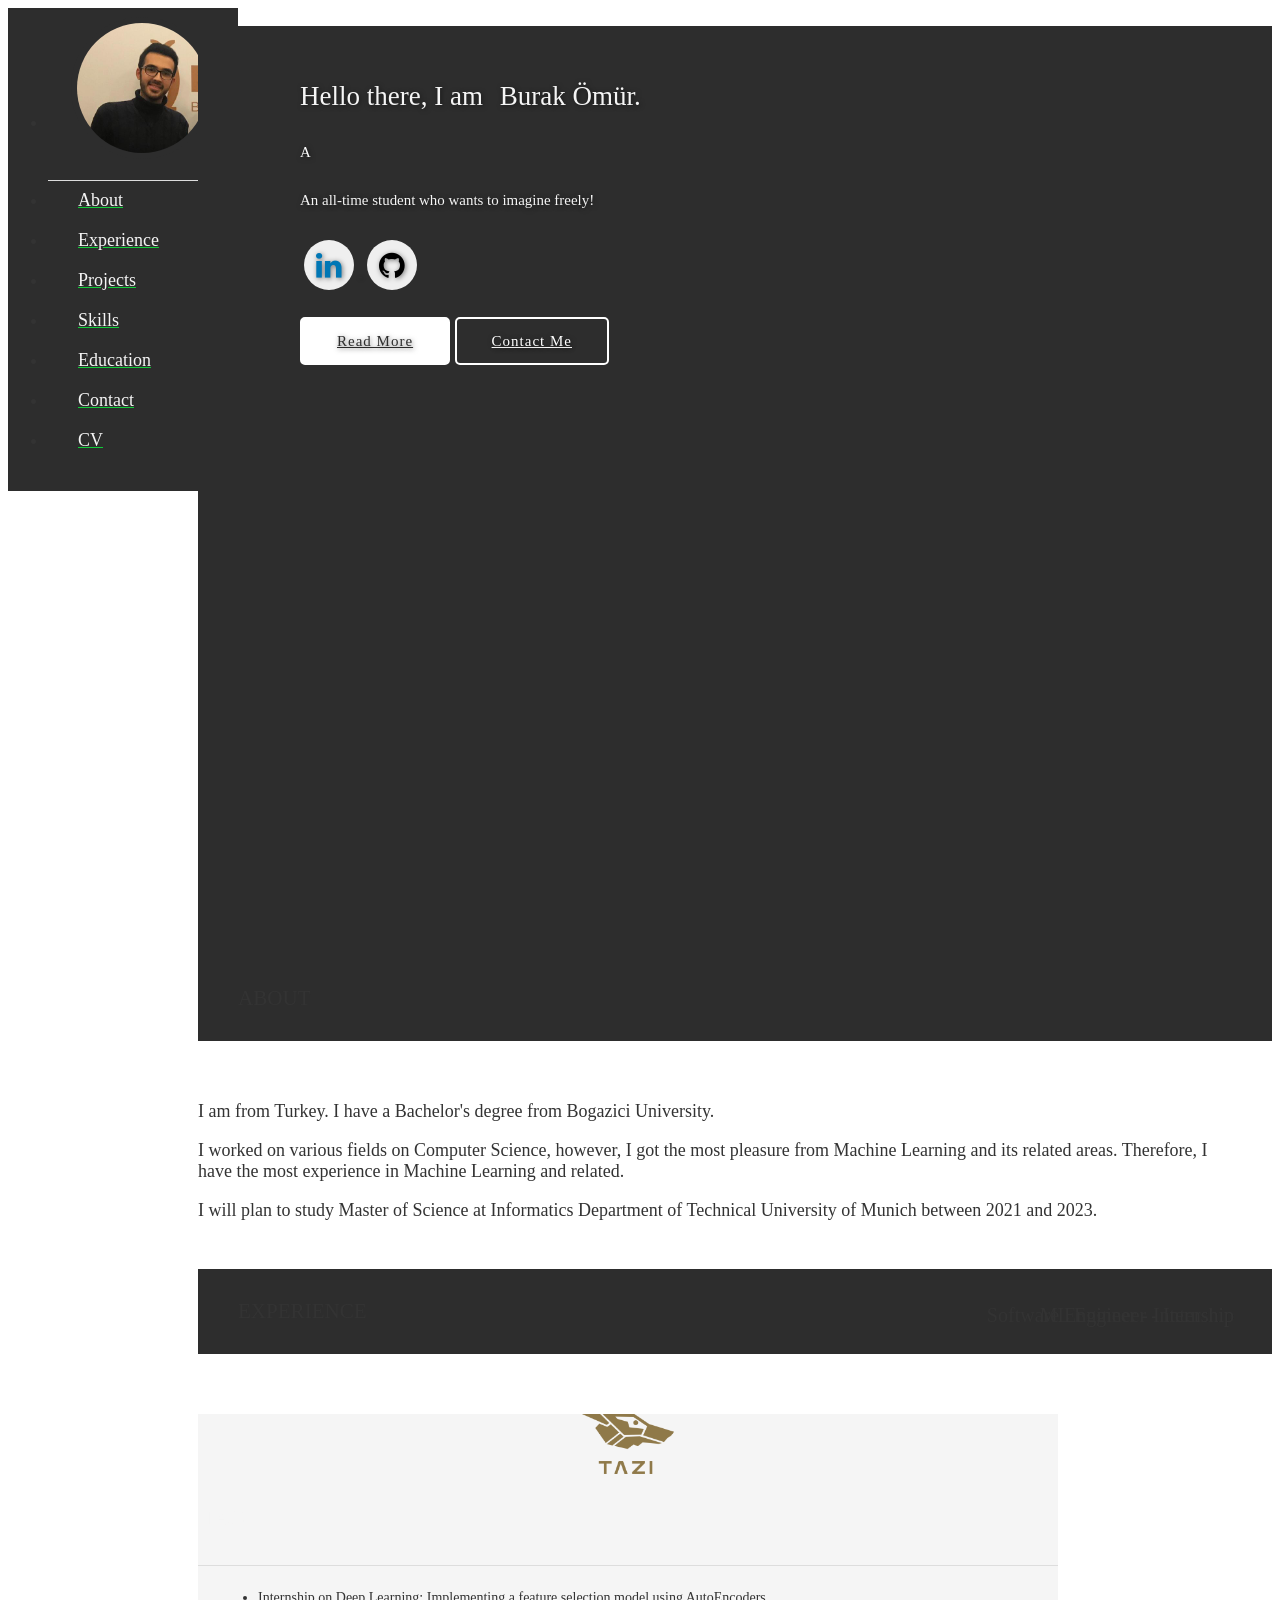
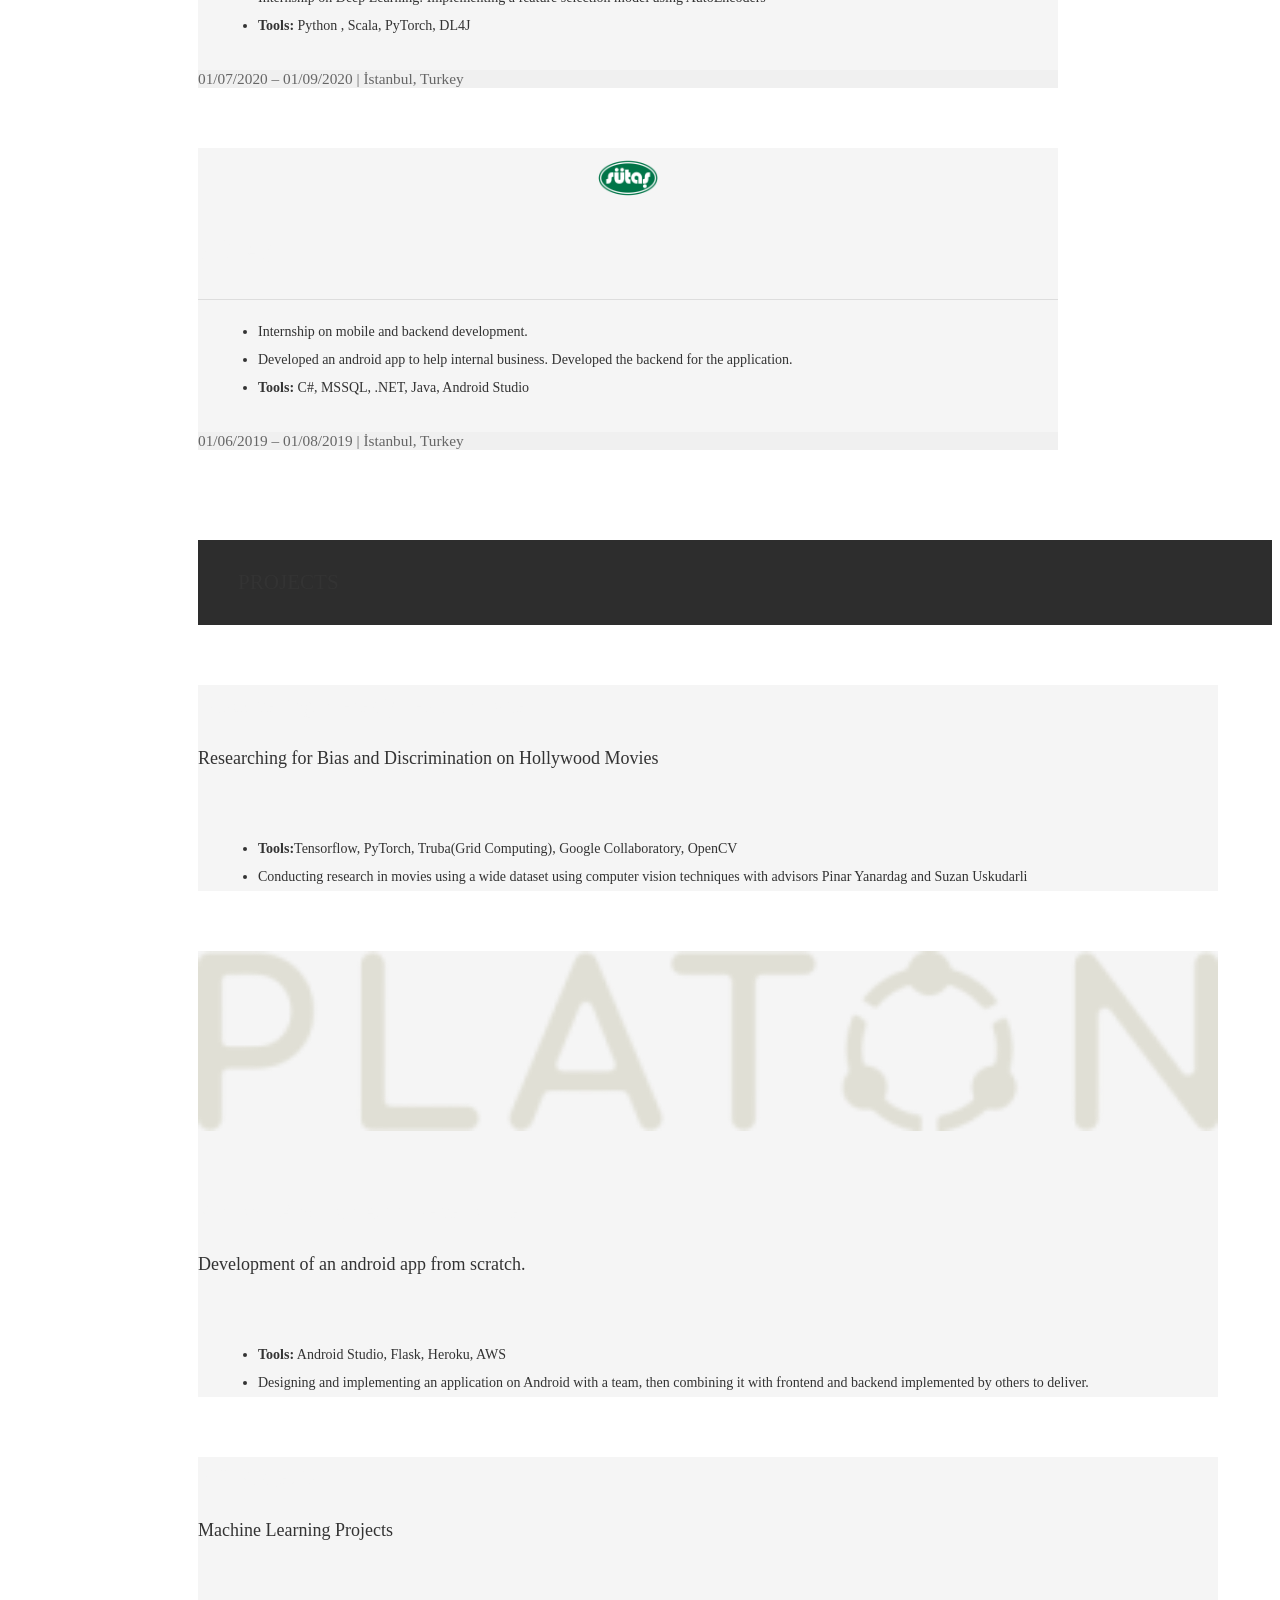
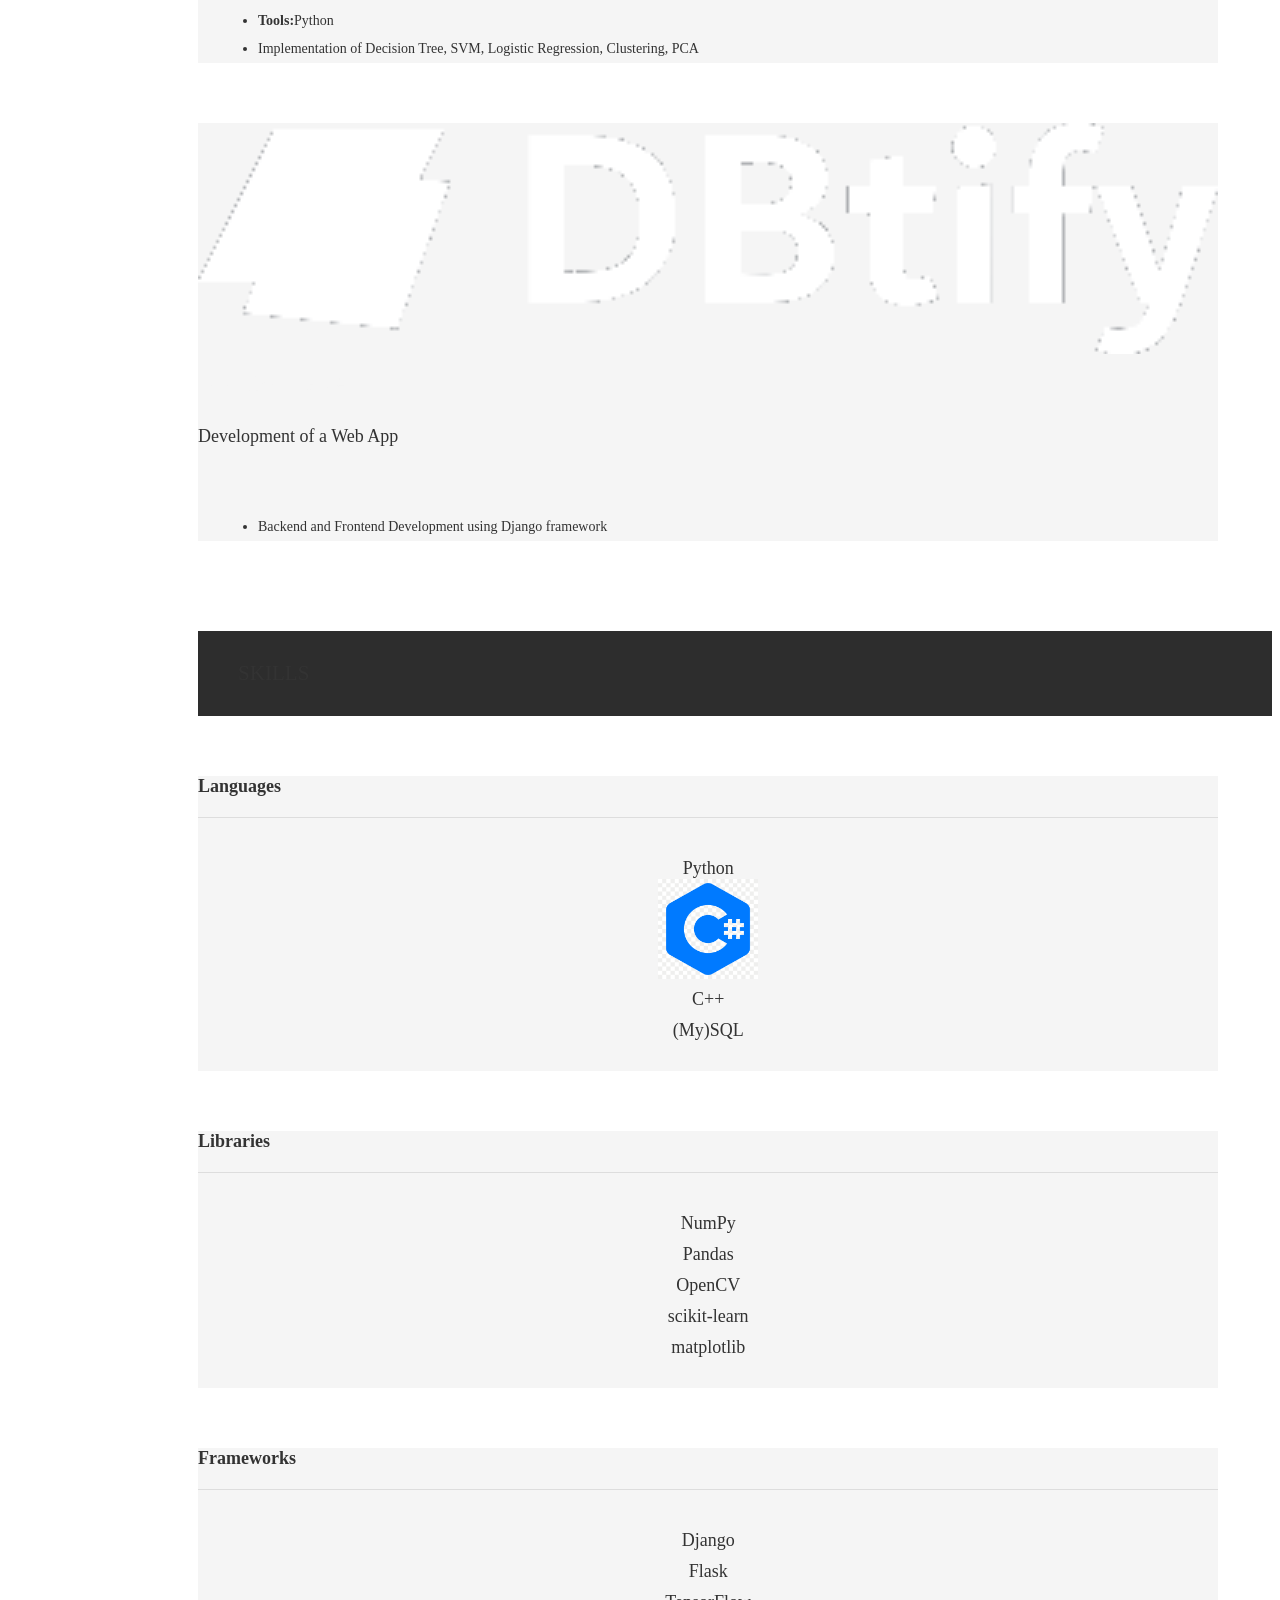
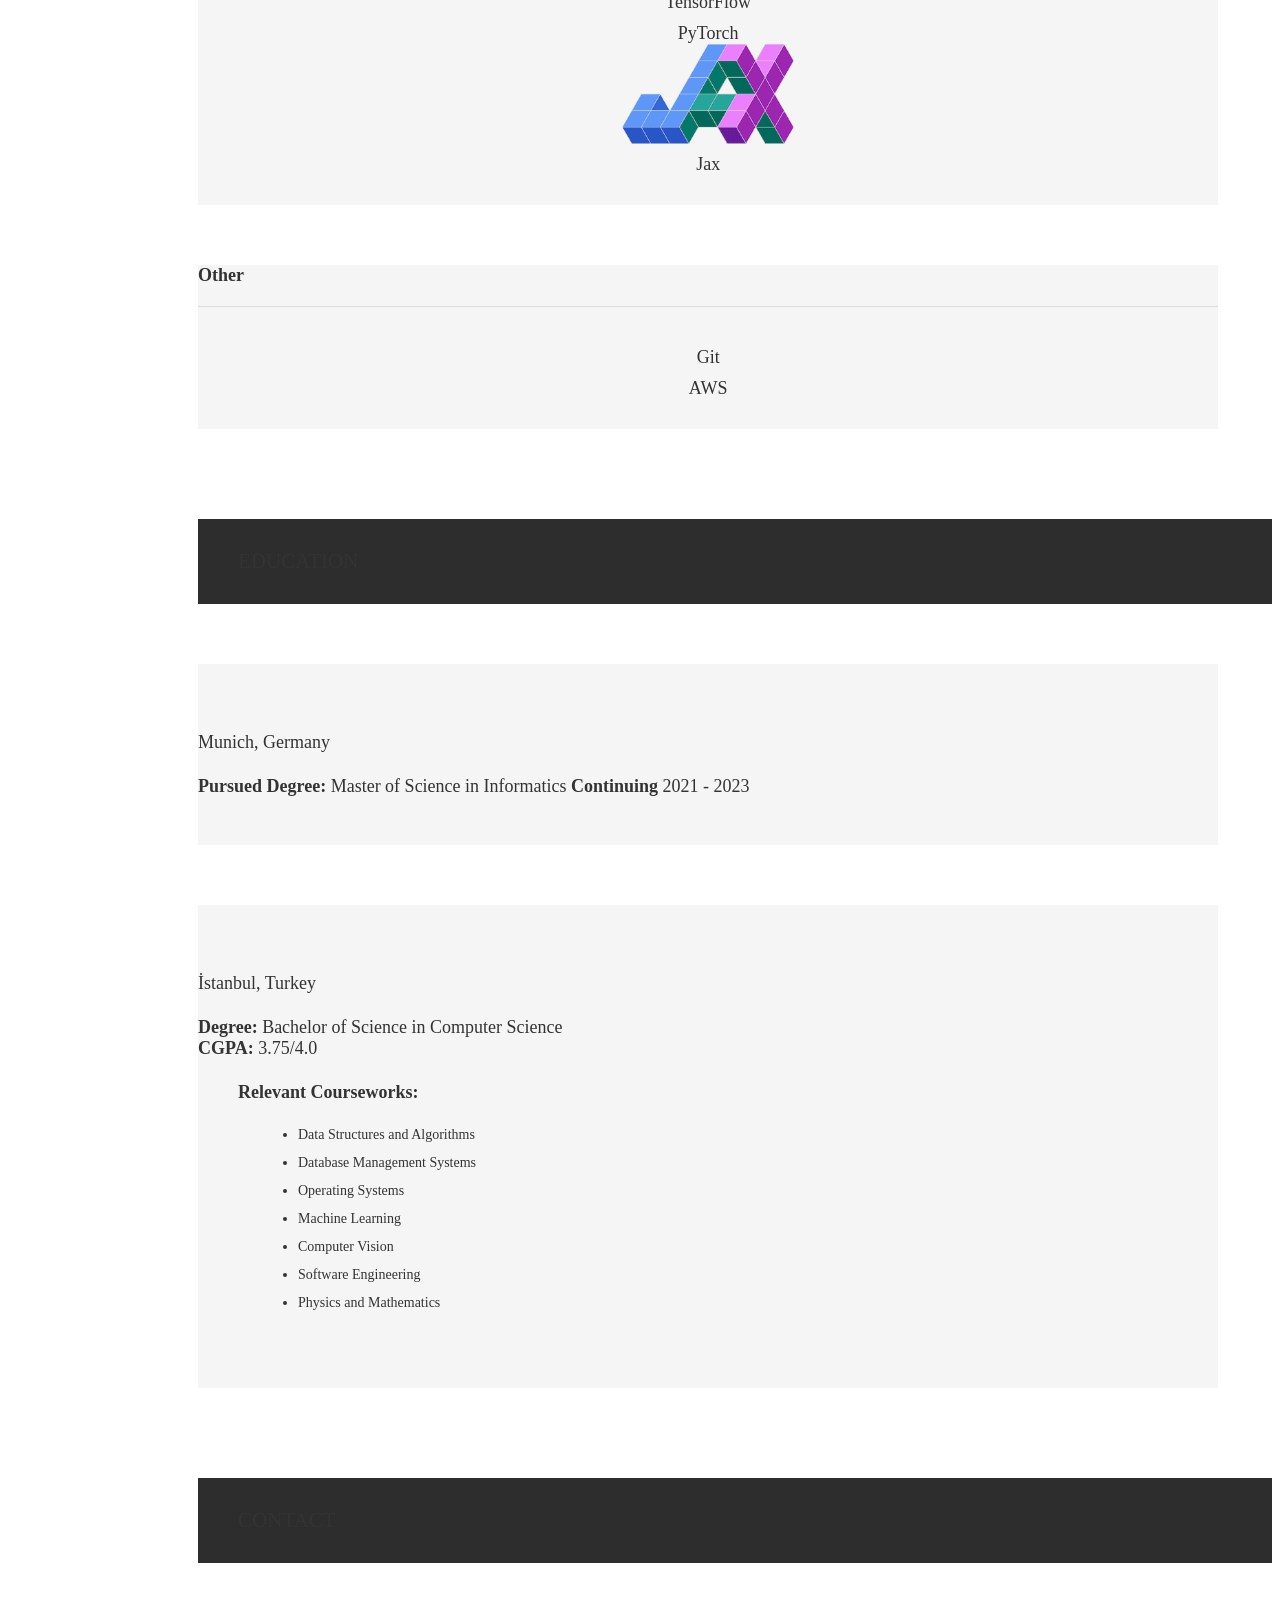
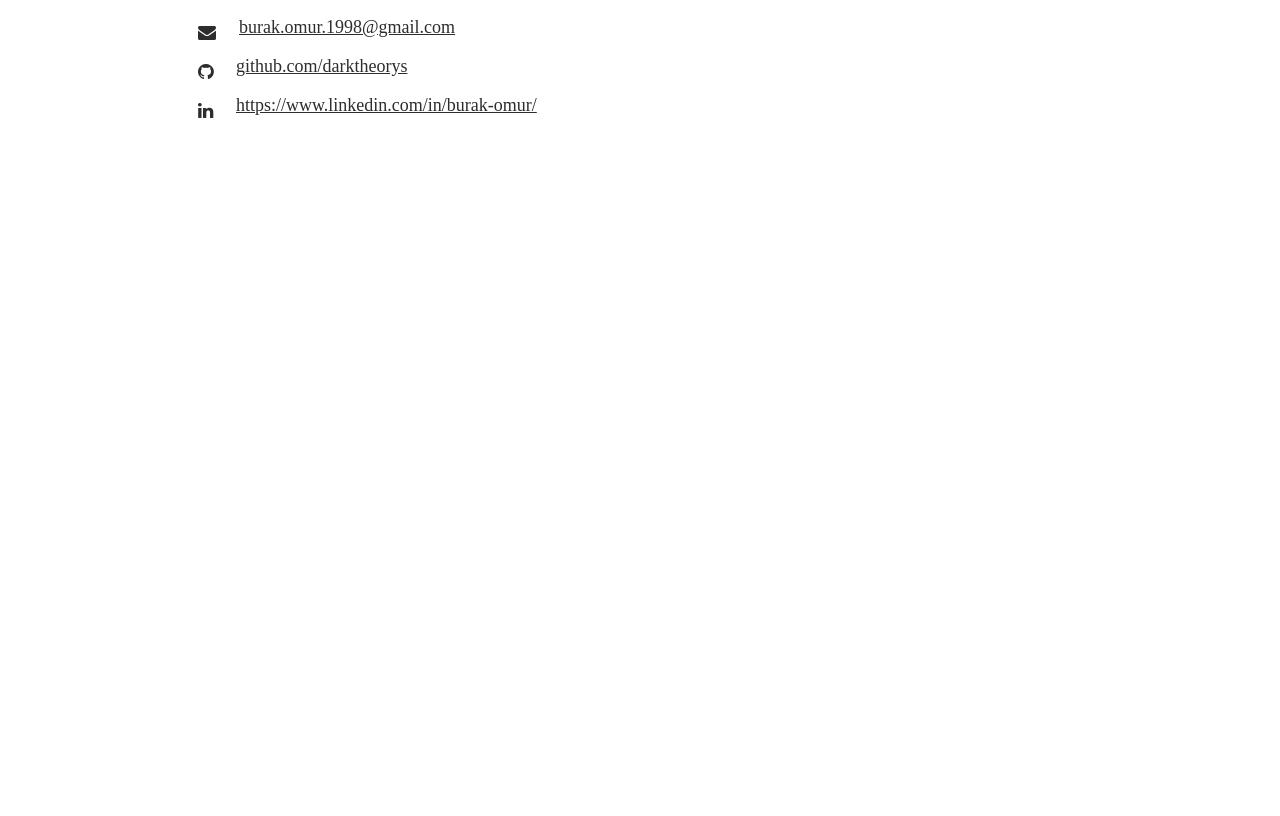
==== commit f1473268: "Update index.html" ====
--- a/index.html
+++ b/index.html
@@ -612,8 +612,8 @@
           <a aria-label="View on LinkedIn" href="https://www.linkedin.com/in/burak-omur/" target="_blank"
             data-position="top" data-tooltip="View on LinkedIn"
             class="btn-floating btn-large waves-effect waves-light blue-grey tooltipped"><i
-              class="fa fa-linkedin"></i><a aria-label="on LinkedIn" href="https://www.linkedin.com/in/burak-%C3%B6m%C3%BCr-1a3461131/"
-              class="hoverline" target="_blank">https://www.linkedin.com/in/burak-%C3%B6m%C3%BCr-1a3461131/</a></a>
+              class="fa fa-linkedin"></i><a aria-label="on LinkedIn" href="https://www.linkedin.com/in/burak-omur/"
+              class="hoverline" target="_blank">https://www.linkedin.com/in/burak-omur/</a></a>
         </p>
       </div>
     </section>
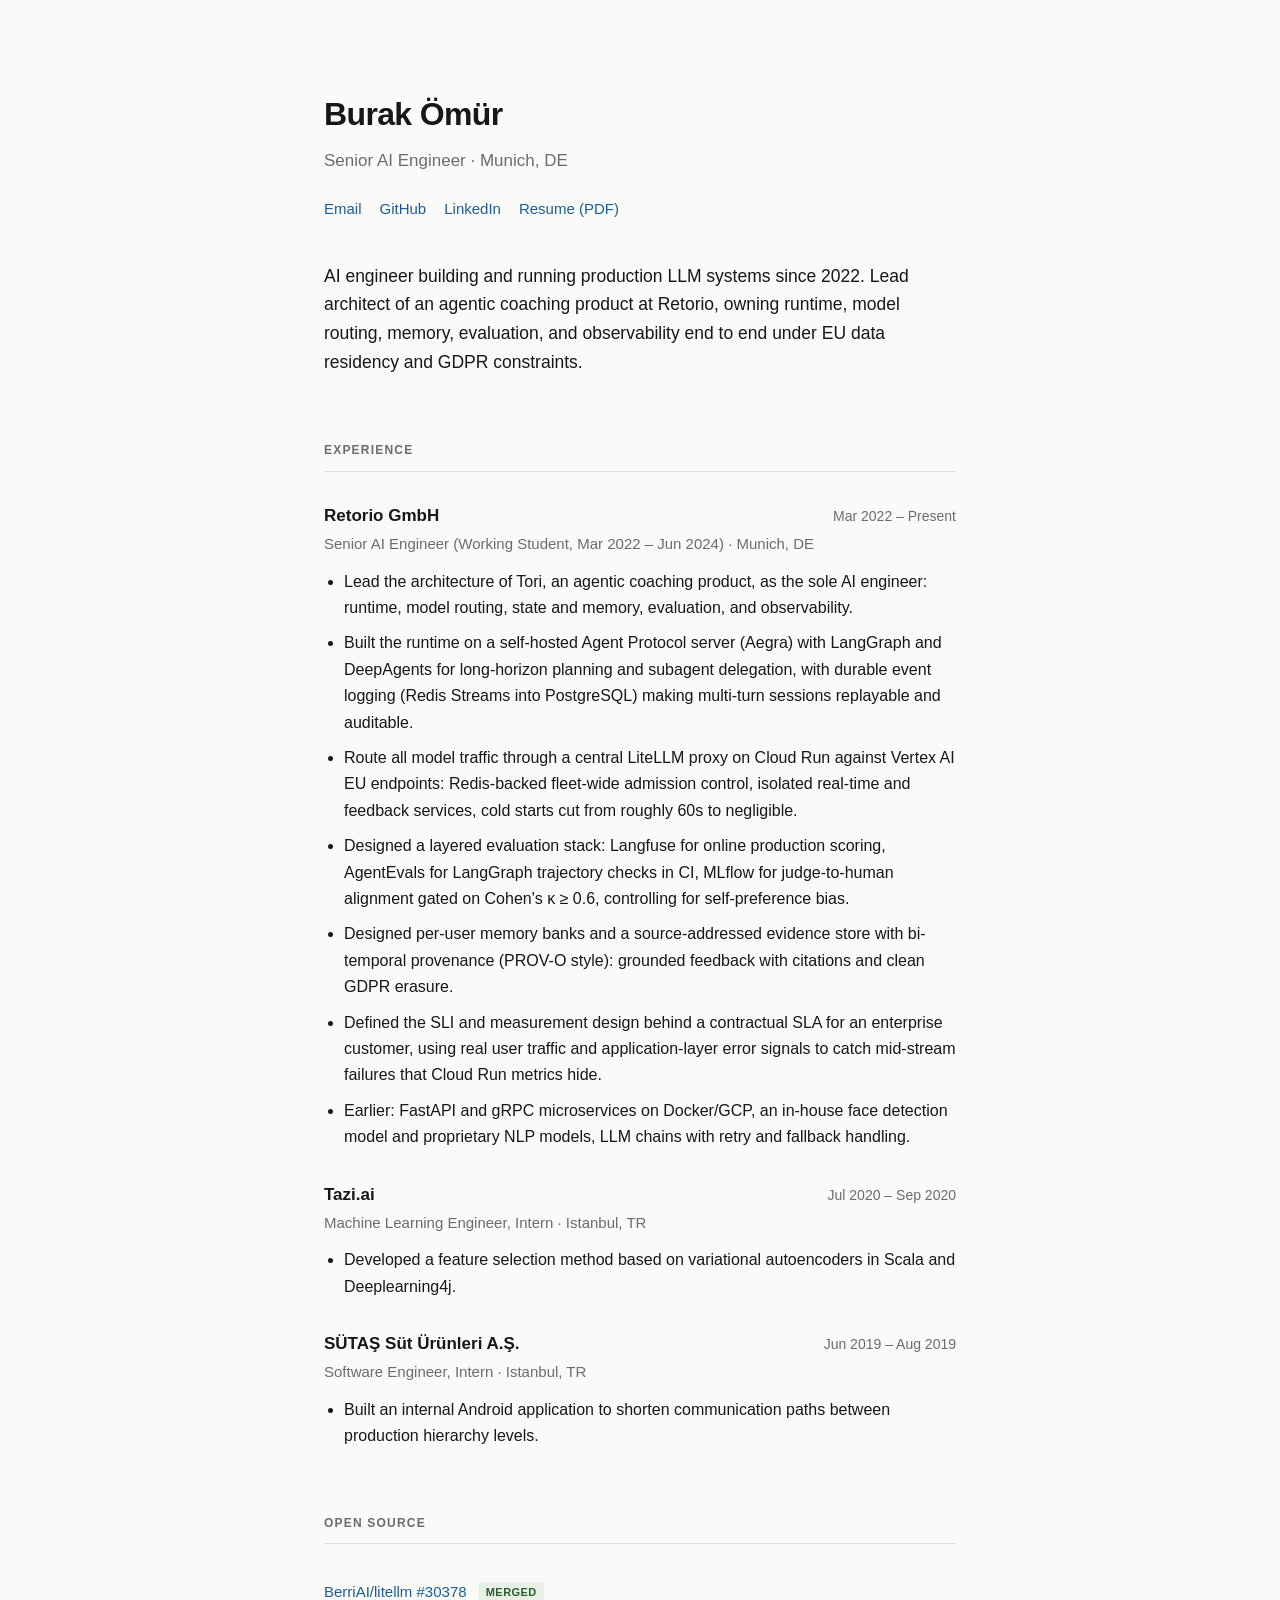
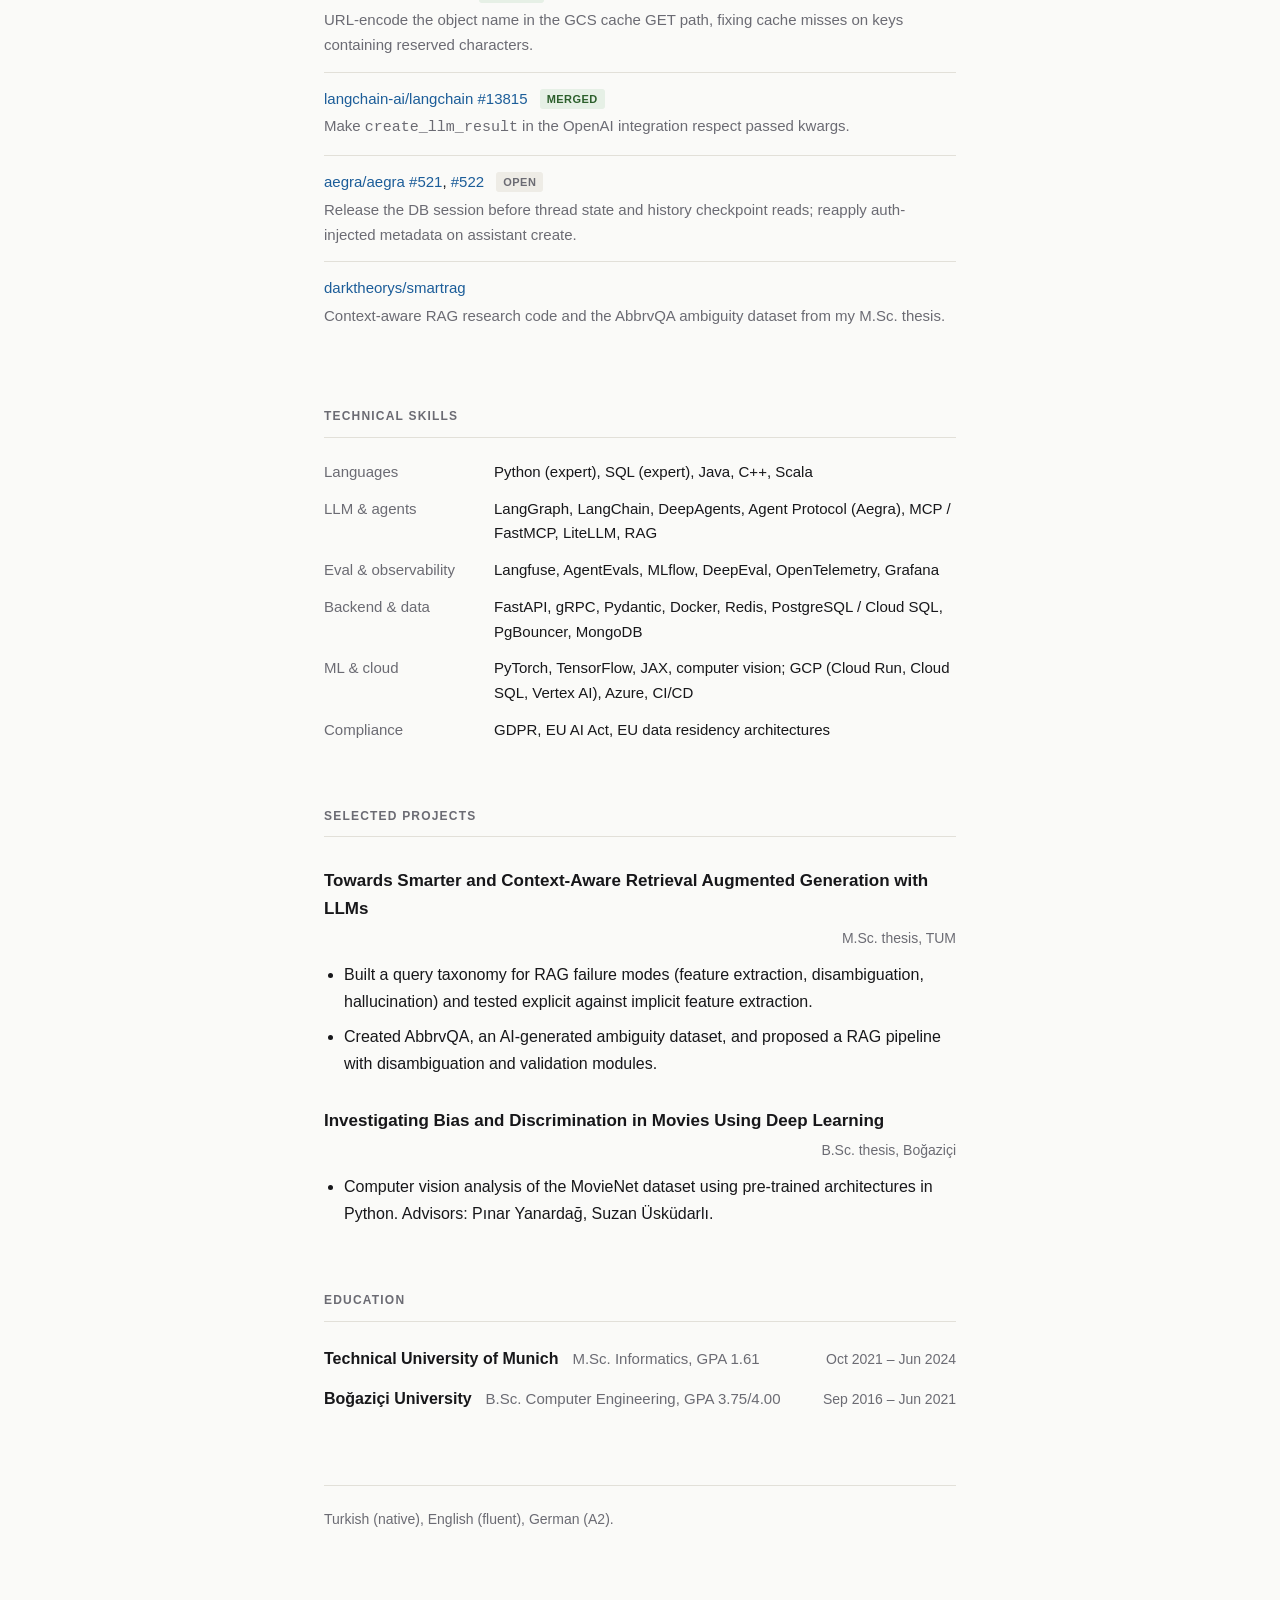
==== commit ee871982: "Add portfolio site Single static index.html, no build step. Served by GitHub Pages from main.  Co-Au" ====
--- a/index.html
+++ b/index.html
@@ -1,653 +1,243 @@
-<!-- <!DOCTYPE html> -->
+<!doctype html>
 <html lang="en">
-
 <head>
-  <meta charset="utf-8" />
-  <meta name="viewport" content="width=device-width initial-scale=1" />
-  <meta http-equiv="X-UA-Compatible" content="IE=edge" />
-
-  <!-- Google Tag Manager -->
-  <script>(function(w,d,s,l,i){w[l]=w[l]||[];w[l].push({'gtm.start':
-  new Date().getTime(),event:'gtm.js'});var f=d.getElementsByTagName(s)[0],
-  j=d.createElement(s),dl=l!='dataLayer'?'&l='+l:'';j.async=true;j.src=
-  'https://www.googletagmanager.com/gtm.js?id='+i+dl;f.parentNode.insertBefore(j,f);
-  })(window,document,'script','dataLayer','GTM-PGZH8HT');</script>
-  <!-- End Google Tag Manager -->
-
-  <!-- Materialize - Compiled and minified CSS-->
-  <link rel="stylesheet" href="//cdnjs.cloudflare.com/ajax/libs/materialize/0.95.3/css/materialize.min.css" />
-  <!-- Font Awesome Icon - CSS-->
-  <link rel="stylesheet" href="//maxcdn.bootstrapcdn.com/font-awesome/4.3.0/css/font-awesome.min.css" />
-  <!-- Custom Styles-->
-  <link rel="stylesheet" href="/assets/css/style.css" />
-  <title>Burak Ömür | Software Developer</title>
-
-  <!-- Global site tag (gtag.js) - Google Analytics -->
-  <script async src="https://www.googletagmanager.com/gtag/js?id=UA-126939217-2"></script>
-  <script>
-    window.dataLayer = window.dataLayer || [];
-    function gtag() { dataLayer.push(arguments); }
-    gtag('js', new Date());
-
-    gtag('config', 'UA-126939217-2');
-  </script>
-
-  <!-- Open Graph-->
-  <meta property="og:locale" content="en_US" />
-  <meta property="og:type" content="website" />
-  <meta property="og:title" content="Burak Ömür | Software Developer" />
-  <meta property="og:description" content="Software Developer" />
-  <meta property="og:url" content="https://darktheorys.github.io/" />
-  <meta property="og:site_name" content="Burak Ömür | Software Developer" />
-  <meta property="article:publisher" content="https://darktheorys.github.io/" />
-  <!-- Twitter -->
-  <!--<meta name="twitter:card" content="summary" />
-  <meta name="twitter:site" content="@here" />
-  <meta name="twitter:title" content="Coder | Technofreak | Explorer | Minimalist | Humane" />
-  <meta name="twitter:description" content="Software Developer" />
-  <meta name="twitter:url" content="" />-->
-  <meta name="author" content="Burak Ömür" />
-  <meta name="description" content="A student who wants to imagine freely!  " />
-  <link rel="apple-touch-icon" sizes="57x57" href="/assets/img/favicon/apple-icon-57x57.png" />
-  <link rel="apple-touch-icon" sizes="60x60" href="/assets/img/favicon/apple-icon-60x60.png" />
-  <link rel="apple-touch-icon" sizes="72x72" href="/assets/img/favicon/apple-icon-72x72.png" />
-  <link rel="apple-touch-icon" sizes="76x76" href="/assets/img/favicon/apple-icon-76x76.png" />
-  <link rel="apple-touch-icon" sizes="114x114" href="/assets/img/favicon/apple-icon-114x114.png" />
-  <link rel="apple-touch-icon" sizes="120x120" href="/assets/img/favicon/apple-icon-120x120.png" />
-  <link rel="apple-touch-icon" sizes="144x144" href="/assets/img/favicon/apple-icon-144x144.png" />
-  <link rel="apple-touch-icon" sizes="152x152" href="/assets/img/favicon/apple-icon-152x152.png" />
-  <link rel="apple-touch-icon" sizes="180x180" href="/assets/img/favicon/apple-icon-180x180.png" />
-  <link rel="icon" type="image/png" sizes="192x192" href="/assets/img/favicon/android-icon-192x192.png" />
-  <link rel="icon" type="image/png" sizes="32x32" href="/assets/img/favicon/favicon-32x32.png" />
-  <link rel="icon" type="image/png" sizes="96x96" href="/assets/img/favicon/favicon-96x96.png" />
-  <link rel="icon" type="image/png" sizes="16x16" href="/assets/img/favicon/favicon-16x16.png" />
-  <link rel="manifest" href="/assets/img/favicon/manifest.json" />
-  <meta name="msapplication-TileColor" content="#ffffff" />
-  <meta name="msapplication-TileImage" content="/assets/img/favicon/ms-icon-144x144.png" />
-  <meta name="theme-color" content="darkgrey" />
-  <meta name="robots" content="index, follow" />
-  <!-- Google Site Verification for indexing -->
-  <meta name="google-site-verification" content="_qxK8tePiU2fhnwlwnJ7pkDFnj1k2EiKq_cYGy1Cb84" />
+<meta charset="utf-8">
+<meta name="viewport" content="width=device-width, initial-scale=1">
+<title>Burak Ömür — Senior AI Engineer</title>
+<meta name="description" content="Senior AI Engineer in Munich. Production LLM systems since 2022: agentic runtimes, model routing, evaluation, observability.">
+<meta property="og:title" content="Burak Ömür — Senior AI Engineer">
+<meta property="og:description" content="Production LLM systems since 2022: agentic runtimes, model routing, evaluation, observability.">
+<meta property="og:type" content="profile">
+<meta property="og:url" content="https://darktheorys.github.io/">
+<style>
+  :root {
+    --ink: #17171a;
+    --muted: #6b6b73;
+    --rule: #e2e0d9;
+    --bg: #fafaf8;
+    --link: #1c5d99;
+  }
+  * { box-sizing: border-box; }
+  body {
+    margin: 0;
+    background: var(--bg);
+    color: var(--ink);
+    font: 400 16px/1.65 -apple-system, BlinkMacSystemFont, "Segoe UI", Roboto, Helvetica, Arial, sans-serif;
+    -webkit-font-smoothing: antialiased;
+  }
+  main { max-width: 680px; margin: 0 auto; padding: 88px 24px 120px; }
+  a { color: var(--link); text-decoration: none; border-bottom: 1px solid transparent; }
+  a:hover { border-bottom-color: currentColor; }
+  a:focus-visible { outline: 2px solid var(--link); outline-offset: 3px; border-radius: 2px; }
+
+  h1 { margin: 0; font-size: 32px; font-weight: 600; letter-spacing: -0.02em; }
+  .role { margin: 6px 0 0; color: var(--muted); font-size: 17px; }
+  .links { margin: 22px 0 0; padding: 0; list-style: none; display: flex; flex-wrap: wrap; gap: 6px 18px; font-size: 15px; }
+
+  .lede { margin: 40px 0 0; font-size: 17.5px; }
+
+  h2 {
+    margin: 64px 0 0;
+    font-size: 12px;
+    font-weight: 600;
+    letter-spacing: 0.1em;
+    text-transform: uppercase;
+    color: var(--muted);
+    padding-bottom: 10px;
+    border-bottom: 1px solid var(--rule);
+  }
+
+  .job { margin-top: 30px; }
+  .job-head { display: flex; flex-wrap: wrap; gap: 4px 14px; align-items: baseline; }
+  .job-head h3 { margin: 0; font-size: 17px; font-weight: 600; }
+  .job-head time { color: var(--muted); font-size: 14px; margin-left: auto; white-space: nowrap; }
+  .job-role { margin: 2px 0 0; color: var(--muted); font-size: 15px; }
+  .job ul { margin: 12px 0 0; padding-left: 20px; }
+  .job li { margin-bottom: 9px; }
+  .job li:last-child { margin-bottom: 0; }
+
+  .oss { margin: 22px 0 0; padding: 0; list-style: none; }
+  .oss li { padding: 14px 0; border-bottom: 1px solid var(--rule); }
+  .oss li:last-child { border-bottom: 0; }
+  .oss-repo { font-size: 15px; }
+  .oss-note { margin: 3px 0 0; color: var(--muted); font-size: 15px; }
+  .tag {
+    display: inline-block; margin-left: 8px; padding: 1px 7px; border-radius: 3px;
+    font-size: 11px; font-weight: 600; letter-spacing: 0.04em; text-transform: uppercase;
+    vertical-align: 1px;
+  }
+  .merged { background: #e6f0e6; color: #2c5f2c; }
+  .open { background: #eeece6; color: var(--muted); }
+
+  dl.skills { margin: 22px 0 0; display: grid; grid-template-columns: 150px 1fr; gap: 12px 20px; }
+  dl.skills dt { color: var(--muted); font-size: 15px; }
+  dl.skills dd { margin: 0; font-size: 15px; }
+
+  .edu { margin: 24px 0 0; padding: 0; list-style: none; }
+  .edu li { display: flex; flex-wrap: wrap; gap: 2px 14px; align-items: baseline; margin-bottom: 14px; }
+  .edu strong { font-weight: 600; font-size: 16px; }
+  .edu span { color: var(--muted); font-size: 15px; }
+  .edu time { color: var(--muted); font-size: 14px; margin-left: auto; white-space: nowrap; }
+
+  footer { margin-top: 72px; padding-top: 22px; border-top: 1px solid var(--rule); color: var(--muted); font-size: 14px; }
+
+  @media (max-width: 560px) {
+    main { padding-top: 56px; }
+    h1 { font-size: 28px; }
+    .job-head time, .edu time { margin-left: 0; }
+    dl.skills { grid-template-columns: 1fr; gap: 2px 0; }
+    dl.skills dd { margin-bottom: 12px; }
+  }
+</style>
 </head>
-
 <body>
-  <!-- Google Tag Manager (noscript) -->
-  <noscript><iframe src="https://www.googletagmanager.com/ns.html?id=GTM-PGZH8HT"
-  height="0" width="0" style="display:none;visibility:hidden"></iframe>
-  </noscript>
-  
-  <!-- Navigation Menu-->
-  <!-- Nav class 1 -->
-  <nav class="hide-on-small-only">
-    <ul class="side-nav fixed section table-of-contents">
-
-      <li class="logo">
-        <a id="logo-container" aria-label="Navigate to the beginning of the page" href="#intro"
-          class="brand-logo grey-blue-text">
-          <img src="/assets/img/pic_g.jpeg" class="circle img-responsive profile-pic" alt="avatar">
-        </a>
-      </li>
-
-      <li class="bold">
-        <a aria-label="Navigate to the About section" href="#about" class="waves-effect waves-dark teal-text"><i
-            class="mdi-social-person small"></i><span>About</span></a>
-      </li>
-      <li class="bold">
-        <a aria-label="Navigate to the Experience section" href="#experience"
-          class="waves-effect waves-dark teal-text"><i
-            class="mdi-action-trending-up small"></i><span>Experience</span></a>
-      </li>
-
-      <li class="bold">
-        <!-- mdi-av-web small
-             mdi-av-my-library-books small-->
-        <a aria-label="Navigate to the Projects section" href="#projects" class="waves-effect waves-dark teal-text"><i
-            class="mdi-av-my-library-books small"></i><span>Projects</span></a>
-      </li>
-
-      <li class="bold">
-        <!--
-        ICONS:
-        mdi-action-assessment
-        mdi-social-poll
-        mdi-av-equalizer
-        -->
-        <a aria-label="Navigate to the Skills section" href="#skills" class="waves-effect waves-dark teal-text"><i
-            class="mdi-action-assessment small"></i><span>Skills</span></a>
-      </li>
-      
-      <li class="bold">
-        <!--
-        ICONS:
-        -->
-        <a aria-label="Navigate to the Education section" href="#education" class="waves-effect waves-dark teal-text"><i
-            class="mdi-social-school small"></i><span>Education</span></a>
-      </li>
-
-      <li class="bold">
-        <!-- 
-        1. mdi-communication-contacts
-        2. mdi-content-mail
-        3. mdi-communication-email
-        -->
-        <a aria-label="Navigate to the Contact section" href="#contact" class="waves-effect waves-dark teal-text"><i
-            class="mdi-content-mail small"></i><span>Contact</span></a>
-      </li>
-
-      <li class="bold">
-        <!--
-        ICONS:
-        1. mdi-action-description
-        2. mdi-file-folder
-        3. mdi-file-folder-open
-        4. mdi-file-attachment
-        5. mdi-file-folder-shared
-        -->
-          <!--onclick="window.open('https://drive.google.com/file/d/1vYi-bMyIsZPve0x_clxY8xsDtiHiOMd3/view?usp=sharing')"
-          class="waves-effect waves-dark teal-text"><i class="mdi-file-folder-open small"></i><span>Resume</span></a> -->
-        <a aria-label="Open CV in a blank tab" href="/assets/burak_cv.pdf" target="_blank"
-        class="waves-effect waves-dark teal-text"><i class="mdi-file-folder-open small"></i><span>CV</span></a>  
-      </li>
-    </ul>
-  </nav>
-
-  <!-- Nav class 2 -->
-  <nav class="hide-on-large only trigger z-depth-1">
-    <a aria-label="Toggle visibility of the mobile navbar" href="#" data-activates="slide-out"
-      class="button-collapse"><i class="mdi-navigation-menu"></i></a>
-    <div class="name-title">
-      <a id="name" aria-label="Navigate to the beginning of the page" href="#" class="teal-text">Burak Ömür</a><span class="black-text">Software Developer</span>
-    </div>
-  </nav>
-
-  <!-- Nav class 3 -->
-  <nav class="hide-on-large only">
-    <ul id="slide-out" class="side-nav">
-      <li class="bold">
-        <a aria-label="Navigate to the About section" href="#about" class="waves-effect waves-dark teal-text"><i
-            class="mdi-social-person small"></i><span>About Me</span></a>
-      </li>
-      <li class="bold">
-        <a aria-label="Navigate to the Experience section" href="#experience"
-          class="waves-effect waves-dark teal-text"><i
-            class="mdi-action-trending-up small"></i><span>Experiences</span></a>
-      </li>
-      <li class="bold">
-        <a aria-label="Navigate to the Projects section" href="#projects" class="waves-effect waves-dark teal-text"><i
-            class="mdi-av-my-library-books small"></i><span>Projects</span></a>
-      </li>
-      <li class="bold">
-        <a aria-label="Navigate to the Skills section" href="#skills" class="waves-effect waves-dark teal-text"><i
-            class="mdi-action-assessment small"></i><span>Skills</span></a>
-      </li>
-
-      <li class="bold">
-        <a aria-label="Navigate to the Education section" href="#education" class="waves-effect waves-dark teal-text"><i
-            class="mdi-social-school small"></i><span>Education</span></a>
-      </li>
-      <li class="bold">
-        <a aria-label="Navigate to the Contact section" href="#contact" class="waves-effect waves-dark teal-text"><i
-            class="mdi-content-mail small"></i><span>Contact Information</span></a>
-      </li>
-      <li class="bold">
-        <a aria-label="Open CV in a blank tab"
-          href="/assets/burak_cv.pdf" target="_blank"
-          class="waves-effect waves-dark teal-text"><i class="mdi-file-folder-open small"></i><span>CV</span></a>
-      </li>
-    </ul>
-  </nav>
-
-  <!-- Main Content-->
-  <main>
-    <!-- First Section: Heading lines and image -->
-    <section id="intro" class="section scrollspy full-height">
-      <div class="overlay"></div>
-      <div class="container">
-        <div class="col-md-9">
-          <div class="content section-padding valign" style="margin-left: 10%; margin-top: 50px;">
-            <div class="caption">
-              <h2>Hello there, I am <span class="teal">Burak Ömür.</span></h2>
-              <h5 style="color:#fff">A <span class="typing" style="font-weight: 300; color:whitesmoke"></span></h5>
-              <h5>An all-time student who wants to imagine freely!</h5>
-            </div>
-            <div class="social">
-              <a href="https://www.linkedin.com/in/burak-omur/" target="_blank">
-                <button class="icon-btn linkedin">
-                  <i class="fa fa-linkedin"></i>
-                </button>
-              </a>
-              <a href="https://github.com/darktheorys/" target="_blank">
-                <button class="icon-btn github">
-                  <i class="fa fa-github"></i>
-                </button>
-              </a>
-            </div>
-            <div class='buttons'>
-              <a href="#about" class="readme">Read More</a>
-              <a href="#contact" class="contactme">Contact Me</a>
-            </div>
-          </div>
-        </div>
+<main>
+
+  <header>
+    <h1>Burak Ömür</h1>
+    <p class="role">Senior AI Engineer · Munich, DE</p>
+    <ul class="links">
+      <li><a href="mailto:burak.omur.1998@gmail.com">Email</a></li>
+      <li><a href="https://github.com/darktheorys">GitHub</a></li>
+      <li><a href="https://www.linkedin.com/in/burak-omur/">LinkedIn</a></li>
+      <li><a href="burak-omur-resume.pdf">Resume (PDF)</a></li>
+    </ul>
+  </header>
+
+  <p class="lede">
+    AI engineer building and running production LLM systems since 2022. Lead architect of an
+    agentic coaching product at Retorio, owning runtime, model routing, memory, evaluation, and
+    observability end to end under EU data residency and GDPR constraints.
+  </p>
+
+  <h2>Experience</h2>
+
+  <section class="job">
+    <div class="job-head">
+      <h3>Retorio GmbH</h3>
+      <time>Mar 2022 – Present</time>
+    </div>
+    <p class="job-role">Senior AI Engineer (Working Student, Mar 2022 – Jun 2024) · Munich, DE</p>
+    <ul>
+      <li>Lead the architecture of Tori, an agentic coaching product, as the sole AI engineer: runtime, model routing, state and memory, evaluation, and observability.</li>
+      <li>Built the runtime on a self-hosted Agent Protocol server (Aegra) with LangGraph and DeepAgents for long-horizon planning and subagent delegation, with durable event logging (Redis Streams into PostgreSQL) making multi-turn sessions replayable and auditable.</li>
+      <li>Route all model traffic through a central LiteLLM proxy on Cloud Run against Vertex AI EU endpoints: Redis-backed fleet-wide admission control, isolated real-time and feedback services, cold starts cut from roughly 60s to negligible.</li>
+      <li>Designed a layered evaluation stack: Langfuse for online production scoring, AgentEvals for LangGraph trajectory checks in CI, MLflow for judge-to-human alignment gated on Cohen's κ ≥ 0.6, controlling for self-preference bias.</li>
+      <li>Designed per-user memory banks and a source-addressed evidence store with bi-temporal provenance (PROV-O style): grounded feedback with citations and clean GDPR erasure.</li>
+      <li>Defined the SLI and measurement design behind a contractual SLA for an enterprise customer, using real user traffic and application-layer error signals to catch mid-stream failures that Cloud Run metrics hide.</li>
+      <li>Earlier: FastAPI and gRPC microservices on Docker/GCP, an in-house face detection model and proprietary NLP models, LLM chains with retry and fallback handling.</li>
+    </ul>
+  </section>
+
+  <section class="job">
+    <div class="job-head">
+      <h3>Tazi.ai</h3>
+      <time>Jul 2020 – Sep 2020</time>
+    </div>
+    <p class="job-role">Machine Learning Engineer, Intern · Istanbul, TR</p>
+    <ul>
+      <li>Developed a feature selection method based on variational autoencoders in Scala and Deeplearning4j.</li>
+    </ul>
+  </section>
+
+  <section class="job">
+    <div class="job-head">
+      <h3>SÜTAŞ Süt Ürünleri A.Ş.</h3>
+      <time>Jun 2019 – Aug 2019</time>
+    </div>
+    <p class="job-role">Software Engineer, Intern · Istanbul, TR</p>
+    <ul>
+      <li>Built an internal Android application to shorten communication paths between production hierarchy levels.</li>
+    </ul>
+  </section>
+
+  <h2>Open source</h2>
+  <ul class="oss">
+    <li>
+      <div class="oss-repo">
+        <a href="https://github.com/BerriAI/litellm/pull/30378">BerriAI/litellm #30378</a>
+        <span class="tag merged">merged</span>
       </div>
-    </section>
-
-    <!-- Second Section: About -->
-    <section id="about" class="section scrollspy">
-      <h3 class="page-title white-text teal">About</h3>
-      <div class="container flow-text">
-        <p>
-          I am from Turkey. I have a Bachelor's degree from Bogazici University.
-        </p>
-        <p>
-          
-         I worked on various fields on Computer Science, however, I got the most pleasure from Machine Learning and its related areas. Therefore, I have the most experience in Machine Learning and related.
-                </p>
-
-                <p>
-                  I will plan to study Master of Science at Informatics Department of Technical University of Munich between 2021 and 2023.
-                </p>
-
+      <p class="oss-note">URL-encode the object name in the GCS cache GET path, fixing cache misses on keys containing reserved characters.</p>
+    </li>
+    <li>
+      <div class="oss-repo">
+        <a href="https://github.com/langchain-ai/langchain/pull/13815">langchain-ai/langchain #13815</a>
+        <span class="tag merged">merged</span>
       </div>
-    </section>
-
-
-    <!-- Third Section: Experience -->
-    <section id="experience" class="section scrollspy">
-      <h3 class="page-title white-text teal">Experience</h3>
-      <div class="container">
-
-        <!-- Latest Experience -->
-        <div class="card">
-          <div class="card-content">
-            <div class="row">
-              <div class="col s12 m2">
-                <a href="https://www.tazi.ai/" target="_blank"><img alt="TAZI.AI logo"
-                    src="/assets/img/tazi_logo.png" class="responsive-img center-block" /></a>
-              </div>
-              <!-- <div class="col s12 m10"> -->
-              <div class="col s12 m10">
-                <p>
-                  <span class="card-title"><a href="https://www.tazi.ai/" target="_blank"
-                      class="teal-text hoverline">TAZI</a></span>
-                </p>
-              </div>
-            </div>
-            <div class="role brown-text text-darken-2">ML Engineer - Intership</div>
-            <ul>
-              <li>
-                Internship on Deep Learning: Implementing a feature selection model using AutoEncoders
-              </li>
-
-              <li>
-                <b>Tools:</b> Python , Scala, PyTorch, DL4J
-              </li>
-            </ul>
-          </div>
-          <div class="card-action">
-            <span>01/07/2020 – 01/09/2020 | İstanbul, Turkey</span>
-          </div>
-        </div>
-
-        
-        <div class="card">
-          <div class="card-content">
-            <div class="row">
-              <div class="col s12 m2">
-                <a href="https://www.sutas.com.tr/tr" target="_blank"><img alt="SUTAS logo"
-                    src="/assets/img/sutas_logo.png" class="responsive-img center-block" /></a>
-              </div>
-              <!-- <div class="col s12 m10"> -->
-              <div class="col s12 m10">
-                <p>
-                  <span class="card-title"><a href="https://www.sutas.com.tr/tr" target="_blank"
-                      class="teal-text hoverline">SÜTAŞ</a></span>
-                </p>
-              </div>
-            </div>
-            <div class="role brown-text text-darken-2">Software Engineer - Internship</div>
-            <ul>
-              <li>
-                Internship on mobile and backend development.
-              </li>
-              <li>
-                Developed an android app to help internal business. Developed the backend for the application.
-              </li>
-            
-              <li>
-                <b>Tools:</b> C#, MSSQL, .NET, Java, Android Studio
-              </li>
-            </ul>
-          </div>
-          <div class="card-action">
-            <span>01/06/2019 – 01/08/2019 | İstanbul, Turkey</span>
-          </div>
-        </div>
+      <p class="oss-note">Make <code>create_llm_result</code> in the OpenAI integration respect passed kwargs.</p>
+    </li>
+    <li>
+      <div class="oss-repo">
+        <a href="https://github.com/aegra/aegra/pull/521">aegra/aegra #521</a>,
+        <a href="https://github.com/aegra/aegra/pull/522">#522</a>
+        <span class="tag open">open</span>
       </div>
-    </section>
-
-    <!-- Fourth Section: Projects -->
-    <section id="projects" class="section scrollspy">
-      <h3 class="page-title white-text teal">Projects</h3>
-      <div class="container">
-        <div class="row">
-
-          <div class="col s12 m6 l6">
-            <div class="card medium">
-              <!--
-              <div class="card-image waves-effect waves-block waves-light">
-                <img alt="Discovering Bias in Movies Using Deep Learning" src="/assets/img/project-music-player.png" style="height: 100%; width: 100%" class="activator" />
-              </div>-->
-              <div class="card-content">
-                <span class="card-title activator teal-text hoverline">Discovering Stereotypes in Movies<i
-                    class="mdi-navigation-more-vert right"></i></span>
-                <p>
-                  Researching for Bias and Discrimination on Hollywood Movies
-                </p>
-              </div>
-              <div class="card-reveal">
-                   <span class="card-title grey-text"><small>Accomplishments</small><i
-                    class="mdi-navigation-close right"></i></span>
-                <ul>
-                  <li><b>Tools:</b>Tensorflow, PyTorch, Truba(Grid Computing), Google Collaboratory, OpenCV</li>
-                  <li>Conducting research in movies using a wide dataset using computer vision techniques with advisors Pinar Yanardag
-                    and Suzan Uskudarli</li>
-                </ul>
-
-              </div>
-            </div>
-          </div>
-
-          <div class="col s12 m6 l6">
-            <div class="card medium">
-              <div class="card-image waves-effect waves-block waves-light">
-                <img alt="Platon app" src="/assets/img/platon_logo.png" style="width: 100%" class="activator center" />
-              </div>
-              <div class="card-content">
-                <span class="card-title activator teal-text hoverline">Platon - Android App Development <i
-                    class="mdi-navigation-more-vert right"></i></span>
-                <p>
-                  Development of an android app from scratch.
-
-                </p>
-              </div>
-              <div class="card-reveal">
-                <!-- TODO: change this -- only close button -->
-                <!-- <span class="card-title brown-text">Accomplishments<i class="mdi-navigation-close right"></i></span> -->
-                <span class="card-title grey-text"><small>Accomplishments</small><i
-                    class="mdi-navigation-close right"></i></span>
-                <ul>
-                  <li><b>Tools:</b> Android Studio, Flask, Heroku, AWS</li>
-                  <li>Designing and implementing an application on Android with a team, then combining it with frontend and backend
-                    implemented by others to deliver.</li>
-
-                </ul>
-              </div>
-            </div>
-          </div>
-
-
-          <!-- Flask Project -->
-          <div class="col s12 m6 l6">
-            <div class="card medium">
-              <!--
-              <div class="card-image waves-effect waves-block waves-light">
-                <img alt="Screenshot of web app" src="/assets/img/project-blog-logo.jpg"
-                style="height: 100%; width: 100%" class="activator" />
-              </div>-->
-              <div class="card-content">
-                <span class="card-title activator teal-text hoverline">ML Projects<i
-                    class="mdi-navigation-more-vert right"></i></span>
-                <p>
-                  Machine Learning Projects
-                </p>
-              </div>
-              <div class="card-reveal">
-                <!-- TODO: change this -- only close button -->
-                <!-- <span class="card-title brown-text">Accomplishments<i class="mdi-navigation-close right"></i></span> -->
-                <span class="card-title teal-text"><small>Accomplishments</small><i
-                    class="mdi-navigation-close right"></i></span>
-                <ul>
-                  <li><b>Tools:</b>Python</li>
-                  <li>Implementation of Decision Tree, SVM, Logistic Regression, Clustering, PCA</li>
-
-
-                </ul>
-      
-              </div>
-            </div>
-          </div>
-
-          <div class="col s12 m6 l6">
-            <div class="card medium">
-              <div class="card-image waves-effect waves-block waves-light">
-                <img alt="DBTify" src="/assets/img/dbtify_logo.png" style="width: 100%" class="activator center" />
-              </div>
-              <div class="card-content">
-                <span class="card-title activator teal-text hoverline">DBTify- Web App<i
-                    class="mdi-navigation-more-vert right"></i></span>
-                <p>
-                  Development of a Web App
-                </p>
-              </div>
-              <div class="card-reveal">
-                <!-- TODO: change this -- only close button -->
-                <!-- <span class="card-title brown-text">Accomplishments<i class="mdi-navigation-close right"></i></span> -->
-                <span class="card-title teal-text"><small>Accomplishments</small><i
-                    class="mdi-navigation-close right"></i></span>
-                <ul>
-                  <li>Backend and Frontend Development using Django framework</li>
-
-                </ul>
-    
-              </div>
-            </div>
-          </div>
-
-        </div>
-      </div>
-    </section>
-
-    <!-- Fifth Section: Skills -->
-    <section id="skills" class="section scrollspy">
-      <h3 class="page-title white-text teal">Skills</h3>
-      <div class="container">
-        <!-- Languages and Databases -->
-        <div class="card">
-          <div class="card-content">
-            <h4 class="brown-text light">Languages</h4>
-            <div class="row text-center">
-              <div class="col s4 m2">
-                <img alt="" src="/assets/img/python-logo-1-300x300.jpg" class="responsive-img" />Python
-              </div>
-              <div class="col s4 m2">
-                <img alt="" src="/assets/img/c++_logo.png" class="responsive-img" />C++
-              </div>
-              <div class="col s4 m2">
-                <img alt="" src="/assets/img/mysql-logo-1-300x300.jpg" class="responsive-img" />(My)SQL
-              </div>
-            </div>
-          </div>
-        </div>
-
-        <div class="card">
-          <div class="card-content">
-            <h4 class="brown-text light">Libraries</h4>
-            <div class="row text-center">
-              <div class="col s4 m2">
-                <img alt="" src="/assets/img/numpy-logo-1-500x500.jpg" class="responsive-img" />NumPy
-              </div>
-              <div class="col s4 m2">
-                <img alt="" src="/assets/img/pandas-logo-2-500x500.jpg" class="responsive-img" />Pandas
-              </div>
-              <div class="col s4 m2">
-                <img alt="" src="/assets/img/opencv-logo-1-500x500.jpg" class="responsive-img" />OpenCV
-              </div>
-              <div class="col s4 m2">
-                <img alt="" src="/assets/img/sk-learn-logo-1-500x500.jpg" class="responsive-img" />scikit-learn
-              </div>
-              <div class="col s4 m2">
-                <img alt="" src="/assets/img/matplotlib-logo-1-500x500.jpg" class="responsive-img" />matplotlib
-              </div>
-            </div>
-          </div>
-        </div>
-
-        <!-- Frameworks -->
-        <div class="card">
-          <div class="card-content">
-            <h4 class="brown-text light">Frameworks</h4>
-            <div class="row text-center">
-              <div class="col s4 m2">
-                <img alt="" src="/assets/img/django-logo.webp" class="responsive-img" />Django
-              </div>
-              <div class="col s4 m2">
-                <img alt="" src="/assets/img/flask-logo.png" class="responsive-img" />Flask
-              </div>
-              <div class="col s4 m2">
-                <img alt="" src="/assets/img/tensorflow-logo-1.png" class="responsive-img" />TensorFlow
-              </div>
-              <div class="col s4 m2">
-                <img alt="" src="/assets/img/pytorch-logo.png" class="responsive-img" />PyTorch
-              </div>
-              <div class="col s4 m2">
-                <img alt="" src="/assets/img/jax-logo.png" class="responsive-img" />Jax
-              </div>
-            </div>
-          </div>
-        </div>
-
-        <!-- Other -->
-        <div class="card">
-          <div class="card-content">
-            <h4 class="brown-text light">Other</h4>
-            <div class="row text-center">
-
-
-              <div class="col s4 m2">
-                <img alt="" src="/assets/img/git.png" class="responsive-img" />Git
-              </div>
-              <div class="col s4 m2">
-                <img alt="" src="/assets/img/aws.png" class="responsive-img" />AWS
-              </div>
-            </div>
-          </div>
-        </div>
-
-      </div>
-    </section>
-
-    <!-- Seventh Section: Education -->
-    <section id="education" class="section scrollspy">
-      <h3 class="page-title white-text teal">Education</h3>
-      <div class="container">
-        <div class="row">
-          <!-- Education -->
-          <div class="col s12 m6">
-            <div class="card">
-              <div class="card-content">
-                <p>
-                  <span class="card-title"><a href="https://www.tum.de/" target="_blank" class="teal-text hoverline">Technical University of Munich</a></span>
-                </p>
-                <p class="brown-text">Munich, Germany</p>
-                <p>
-                  <b>Pursued Degree: </b>Master of Science in Informatics
-                  <b>Continuing </b> 2021 - 2023
-                </p>
-
-              </div>
-            </div>
-
-            <div class="card">
-              <div class="card-content">
-                <p>
-                  <span class="card-title"><a href="http://www.boun.edu.tr/" target="_blank" class="teal-text hoverline">Bogazici University</a></span>
-                </p>
-                <p class="brown-text">İstanbul, Turkey</p>
-                <p>
-                  <b>Degree: </b>Bachelor of Science in Computer Science
-                  <br>
-                  <b>CGPA: </b>3.75/4.0
-                </p>
-
-                <ul>
-                  <p>
-                    <b>Relevant Courseworks:</b>
-                  <ul>
-                    <li>Data Structures and Algorithms</li>
-                    <li>Database Management Systems</li>
-                    <li>Operating Systems</li>
-                    <li>Machine Learning</li>
-                    <li>Computer Vision</li>
-                    <li>Software Engineering</li>
-                    <li>Physics and Mathematics</li>
-                  </ul>
-                  </p>
-
-                </ul>
-              </div>
-            </div>
-          </div>
-        </div>
-      </div>
-    </section>
-
-    <!-- Eight Section: Contact -->
-    <section id="contact" class="section scrollspy full-height">
-      <h3 class="page-title white-text teal">Contact</h3>
-      <div class="container">
-        <p>
-          <a aria-label="Email me" href="mailto:burak.omur.1998@gmail.com" target="_blank" data-position="top"
-            data-tooltip="Email me" class="btn-floating btn-large waves-effect waves-light blue-grey tooltipped"><i
-              class="fa fa-envelope"></i><a aria-label="Email me" href="mailto:burak.omur.1998@gmail.com"
-              class="hoverline">burak.omur.1998@gmail.com</a></a>
-        </p>
-        <p>
-          <a aria-label="View on GitHub" href="http://github.com/darktheorys" target="_blank"
-            data-position="top" data-tooltip="View on GitHub"
-            class="btn-floating btn-large waves-effect waves-light blue-grey tooltipped"><i class="fa fa-github"></i><a
-              aria-label="on Github" href="http://github.com/darktheorys" class="hoverline"
-              target="_blank">github.com/darktheorys</a></a>
-        </p>
-        <p>
-          <a aria-label="View on LinkedIn" href="https://www.linkedin.com/in/burak-omur/" target="_blank"
-            data-position="top" data-tooltip="View on LinkedIn"
-            class="btn-floating btn-large waves-effect waves-light blue-grey tooltipped"><i
-              class="fa fa-linkedin"></i><a aria-label="on LinkedIn" href="https://www.linkedin.com/in/burak-omur/"
-              class="hoverline" target="_blank">https://www.linkedin.com/in/burak-omur/</a></a>
-        </p>
-      </div>
-    </section>
-  </main>
-
-  <!-- typed.js -->
-  <script src="assets/vendor/typed.js/typed.min.js"></script>
-  <script type="text/javascript">
-    var typed = new Typed('.typing',{
-      strings: ["Researcher", "Coder", "Passionate Learner", "Data Scientist", "Software Engineer", "Teammate"],
-      loop: true,
-      typeSpeed: 80,
-      backSpeed: 40,
-    });
-  </script>
-
-
-  <!-- jQuery-->
-  <script src="https://ajax.googleapis.com/ajax/libs/jquery/1.11.2/jquery.min.js"></script>
-
-  <!-- Materialize - Compiled and minified JavaScript-->
-  <script src="https://cdnjs.cloudflare.com/ajax/libs/materialize/0.95.3/js/materialize.min.js"></script>
-  <script>
-    // Materialize - Initializers
-    $(document).ready(function () {
-      $(".scrollspy").scrollSpy()
-      // Initialize collapse button
-      $(".button-collapse").sideNav({
-        menuWidth: 190, // Default is 240
-        edge: "left", // Choose the horizontal origin
-        closeOnClick: true // Closes side-nav on <a> clicks, useful for Angular/Meteor
-      })
-    })
-  </script>
+      <p class="oss-note">Release the DB session before thread state and history checkpoint reads; reapply auth-injected metadata on assistant create.</p>
+    </li>
+    <li>
+      <div class="oss-repo"><a href="https://github.com/darktheorys/smartrag">darktheorys/smartrag</a></div>
+      <p class="oss-note">Context-aware RAG research code and the AbbrvQA ambiguity dataset from my M.Sc. thesis.</p>
+    </li>
+  </ul>
+
+  <h2>Technical skills</h2>
+  <dl class="skills">
+    <dt>Languages</dt>
+    <dd>Python (expert), SQL (expert), Java, C++, Scala</dd>
+    <dt>LLM &amp; agents</dt>
+    <dd>LangGraph, LangChain, DeepAgents, Agent Protocol (Aegra), MCP / FastMCP, LiteLLM, RAG</dd>
+    <dt>Eval &amp; observability</dt>
+    <dd>Langfuse, AgentEvals, MLflow, DeepEval, OpenTelemetry, Grafana</dd>
+    <dt>Backend &amp; data</dt>
+    <dd>FastAPI, gRPC, Pydantic, Docker, Redis, PostgreSQL / Cloud SQL, PgBouncer, MongoDB</dd>
+    <dt>ML &amp; cloud</dt>
+    <dd>PyTorch, TensorFlow, JAX, computer vision; GCP (Cloud Run, Cloud SQL, Vertex AI), Azure, CI/CD</dd>
+    <dt>Compliance</dt>
+    <dd>GDPR, EU AI Act, EU data residency architectures</dd>
+  </dl>
+
+  <h2>Selected projects</h2>
+
+  <section class="job">
+    <div class="job-head">
+      <h3>Towards Smarter and Context-Aware Retrieval Augmented Generation with LLMs</h3>
+      <time>M.Sc. thesis, TUM</time>
+    </div>
+    <ul>
+      <li>Built a query taxonomy for RAG failure modes (feature extraction, disambiguation, hallucination) and tested explicit against implicit feature extraction.</li>
+      <li>Created AbbrvQA, an AI-generated ambiguity dataset, and proposed a RAG pipeline with disambiguation and validation modules.</li>
+    </ul>
+  </section>
+
+  <section class="job">
+    <div class="job-head">
+      <h3>Investigating Bias and Discrimination in Movies Using Deep Learning</h3>
+      <time>B.Sc. thesis, Boğaziçi</time>
+    </div>
+    <ul>
+      <li>Computer vision analysis of the MovieNet dataset using pre-trained architectures in Python. Advisors: Pınar Yanardağ, Suzan Üsküdarlı.</li>
+    </ul>
+  </section>
+
+  <h2>Education</h2>
+  <ul class="edu">
+    <li>
+      <strong>Technical University of Munich</strong>
+      <span>M.Sc. Informatics, GPA 1.61</span>
+      <time>Oct 2021 – Jun 2024</time>
+    </li>
+    <li>
+      <strong>Boğaziçi University</strong>
+      <span>B.Sc. Computer Engineering, GPA 3.75/4.00</span>
+      <time>Sep 2016 – Jun 2021</time>
+    </li>
+  </ul>
+
+  <footer>
+    Turkish (native), English (fluent), German (A2).
+  </footer>
+
+</main>
 </body>
-
 </html>
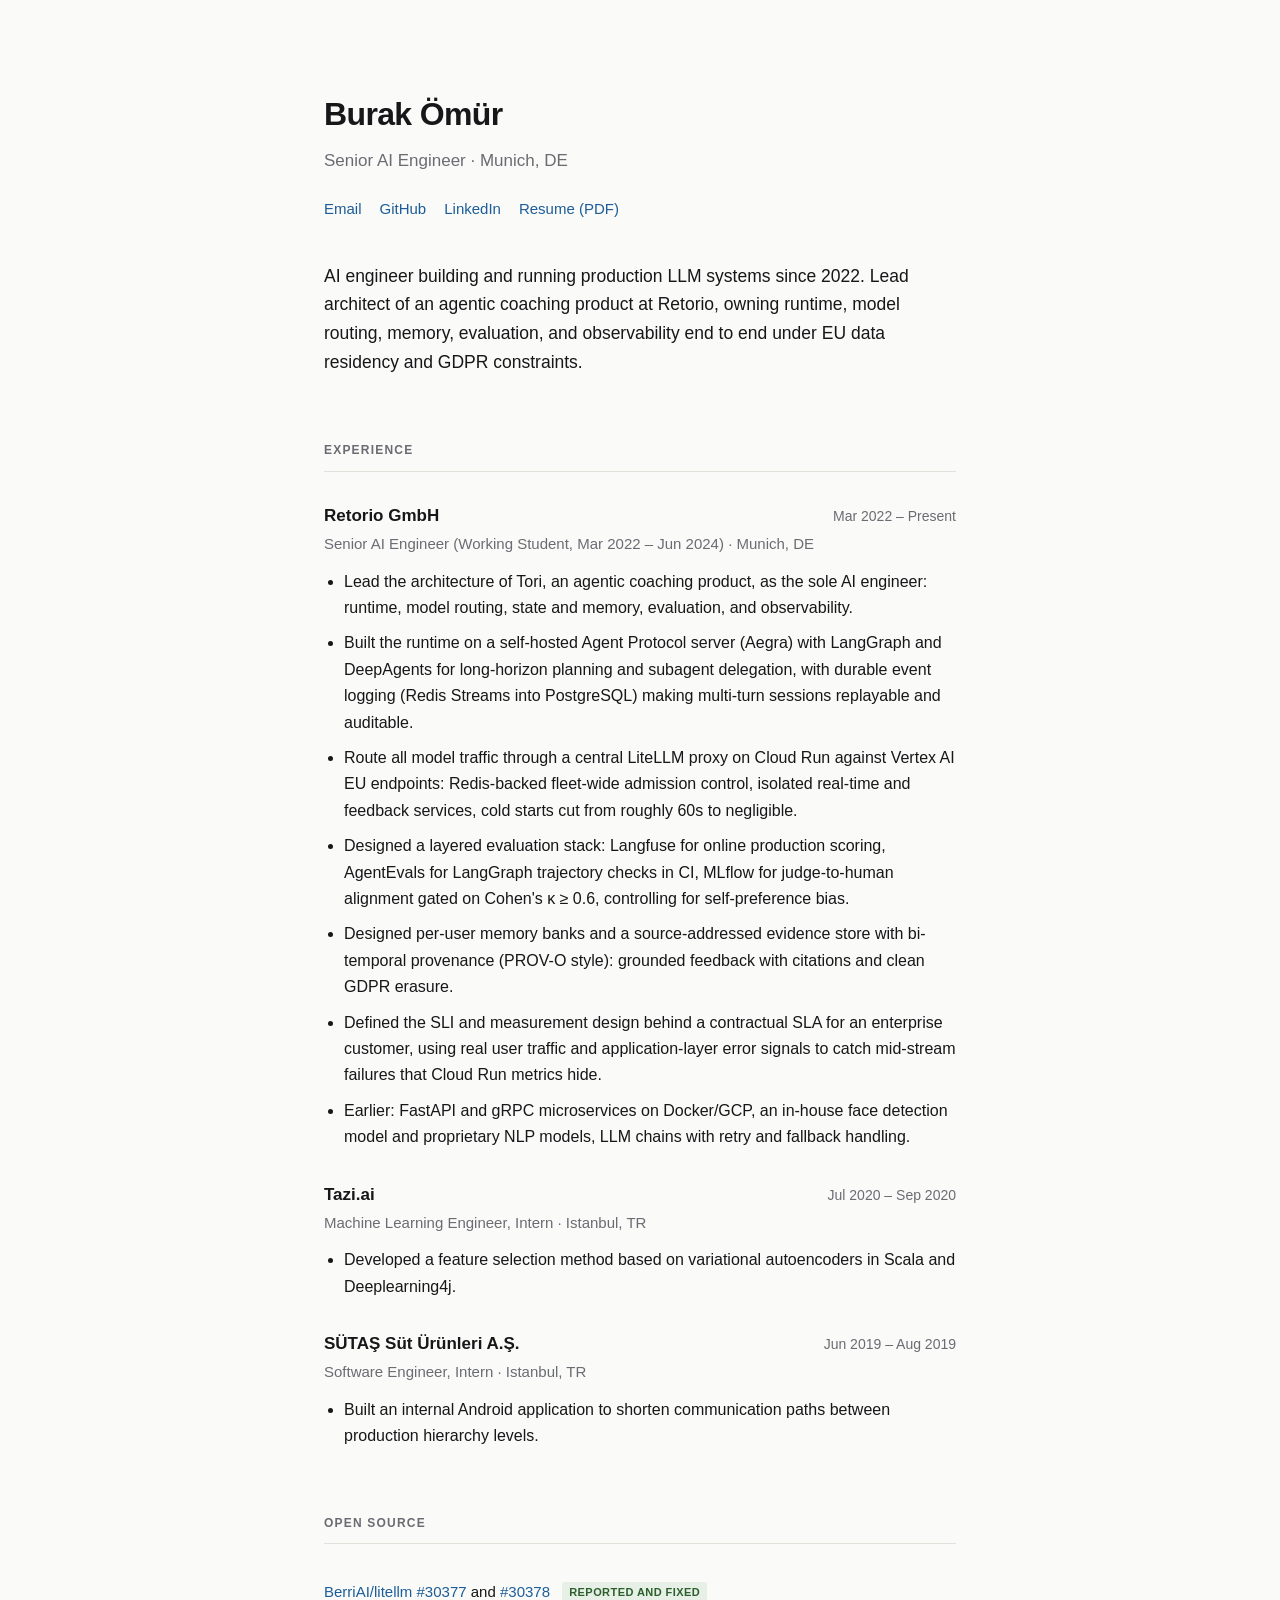
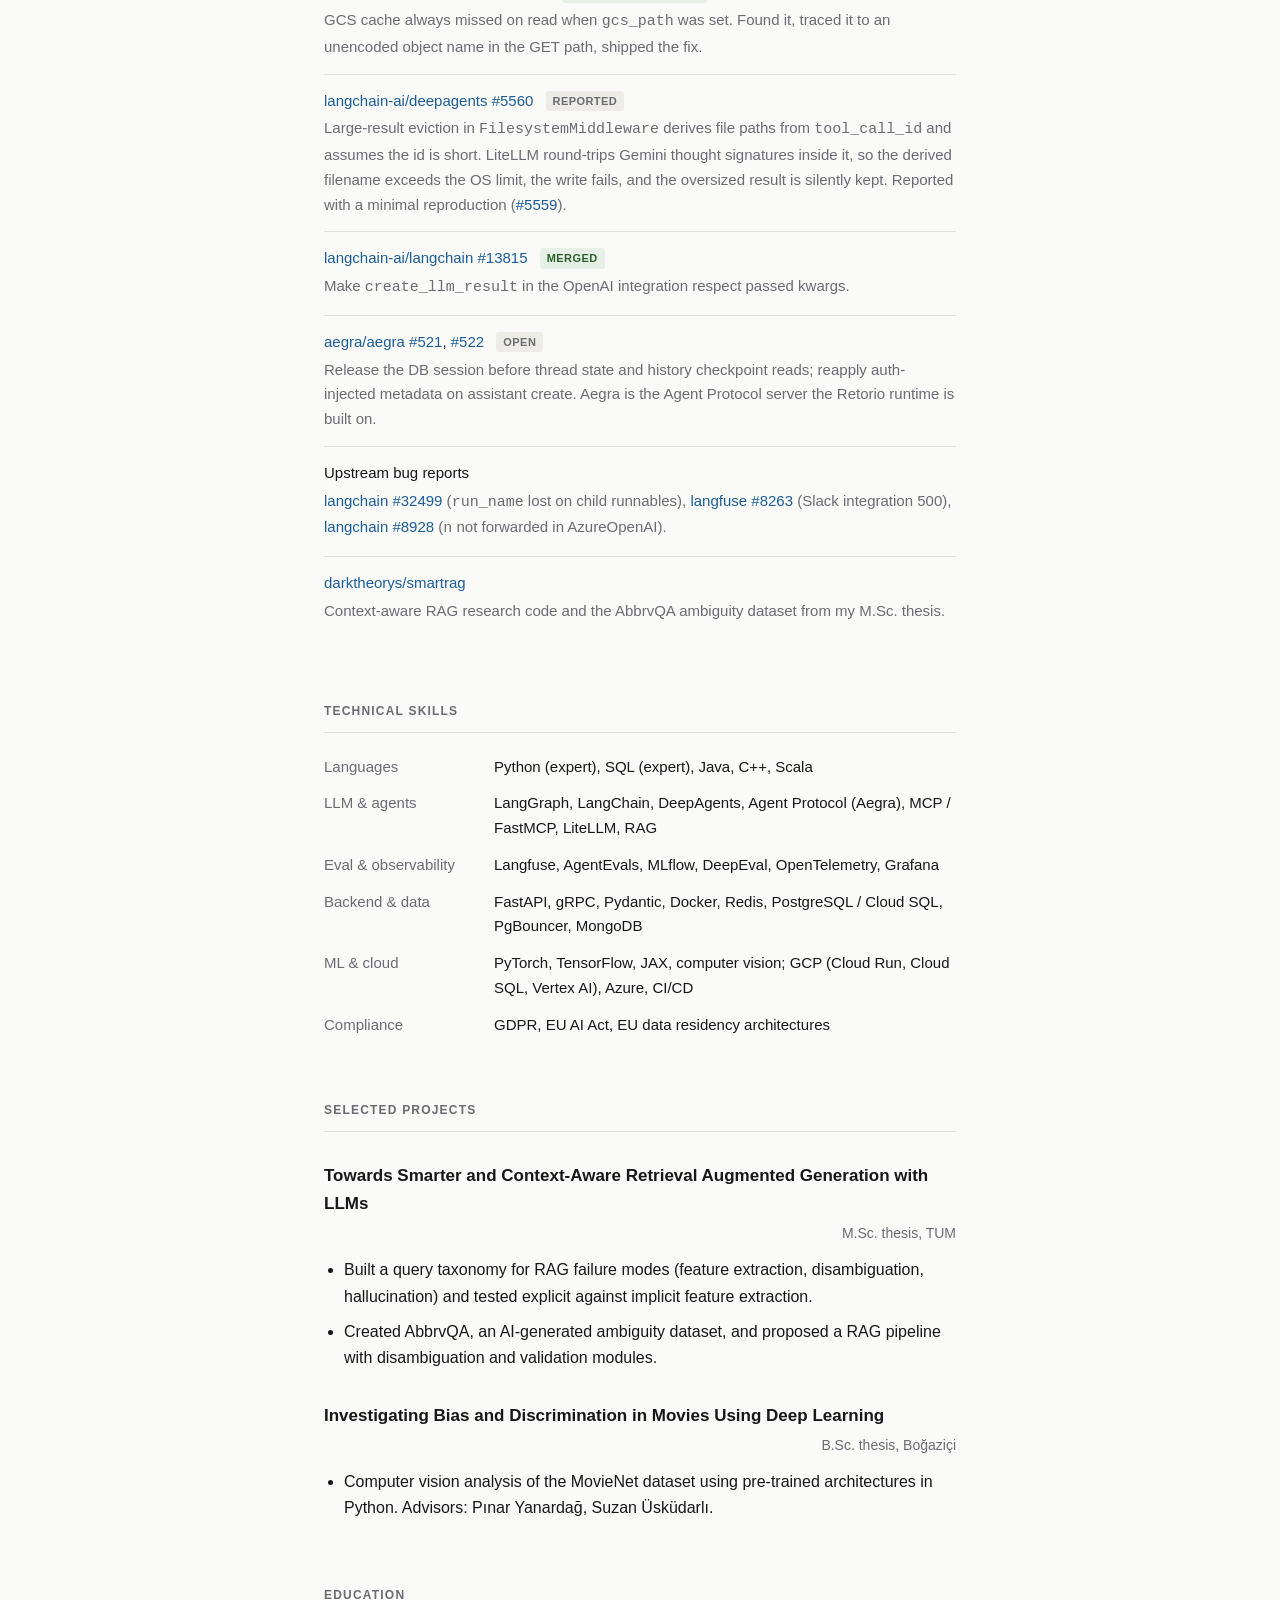
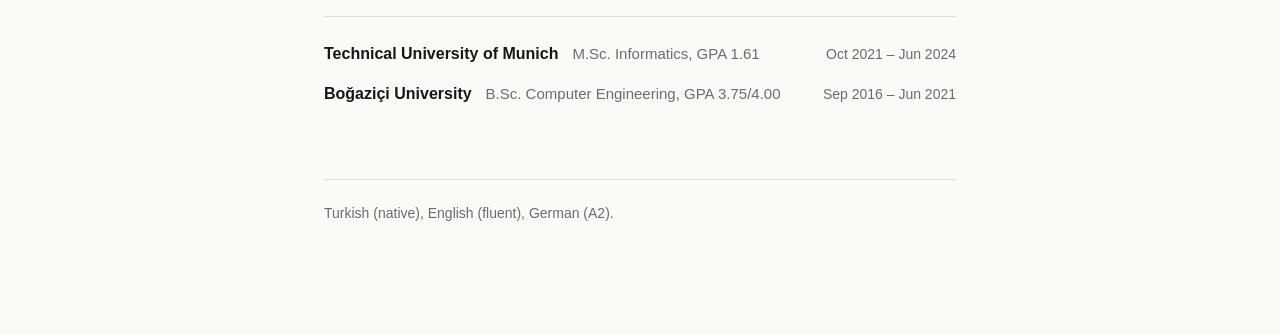
==== commit 869e0169: "Expand open source section with upstream reports Add the deepagents FilesystemMiddleware eviction bu" ====
--- a/index.html
+++ b/index.html
@@ -155,10 +155,18 @@
   <ul class="oss">
     <li>
       <div class="oss-repo">
-        <a href="https://github.com/BerriAI/litellm/pull/30378">BerriAI/litellm #30378</a>
-        <span class="tag merged">merged</span>
-      </div>
-      <p class="oss-note">URL-encode the object name in the GCS cache GET path, fixing cache misses on keys containing reserved characters.</p>
+        <a href="https://github.com/BerriAI/litellm/issues/30377">BerriAI/litellm #30377</a> and
+        <a href="https://github.com/BerriAI/litellm/pull/30378">#30378</a>
+        <span class="tag merged">reported and fixed</span>
+      </div>
+      <p class="oss-note">GCS cache always missed on read when <code>gcs_path</code> was set. Found it, traced it to an unencoded object name in the GET path, shipped the fix.</p>
+    </li>
+    <li>
+      <div class="oss-repo">
+        <a href="https://github.com/langchain-ai/deepagents/issues/5560">langchain-ai/deepagents #5560</a>
+        <span class="tag open">reported</span>
+      </div>
+      <p class="oss-note">Large-result eviction in <code>FilesystemMiddleware</code> derives file paths from <code>tool_call_id</code> and assumes the id is short. LiteLLM round-trips Gemini thought signatures inside it, so the derived filename exceeds the OS limit, the write fails, and the oversized result is silently kept. Reported with a minimal reproduction (<a href="https://github.com/langchain-ai/deepagents/issues/5559">#5559</a>).</p>
     </li>
     <li>
       <div class="oss-repo">
@@ -173,7 +181,15 @@
         <a href="https://github.com/aegra/aegra/pull/522">#522</a>
         <span class="tag open">open</span>
       </div>
-      <p class="oss-note">Release the DB session before thread state and history checkpoint reads; reapply auth-injected metadata on assistant create.</p>
+      <p class="oss-note">Release the DB session before thread state and history checkpoint reads; reapply auth-injected metadata on assistant create. Aegra is the Agent Protocol server the Retorio runtime is built on.</p>
+    </li>
+    <li>
+      <div class="oss-repo">Upstream bug reports</div>
+      <p class="oss-note">
+        <a href="https://github.com/langchain-ai/langchain/issues/32499">langchain #32499</a> (<code>run_name</code> lost on child runnables),
+        <a href="https://github.com/langfuse/langfuse/issues/8263">langfuse #8263</a> (Slack integration 500),
+        <a href="https://github.com/langchain-ai/langchain/issues/8928">langchain #8928</a> (<code>n</code> not forwarded in AzureOpenAI).
+      </p>
     </li>
     <li>
       <div class="oss-repo"><a href="https://github.com/darktheorys/smartrag">darktheorys/smartrag</a></div>
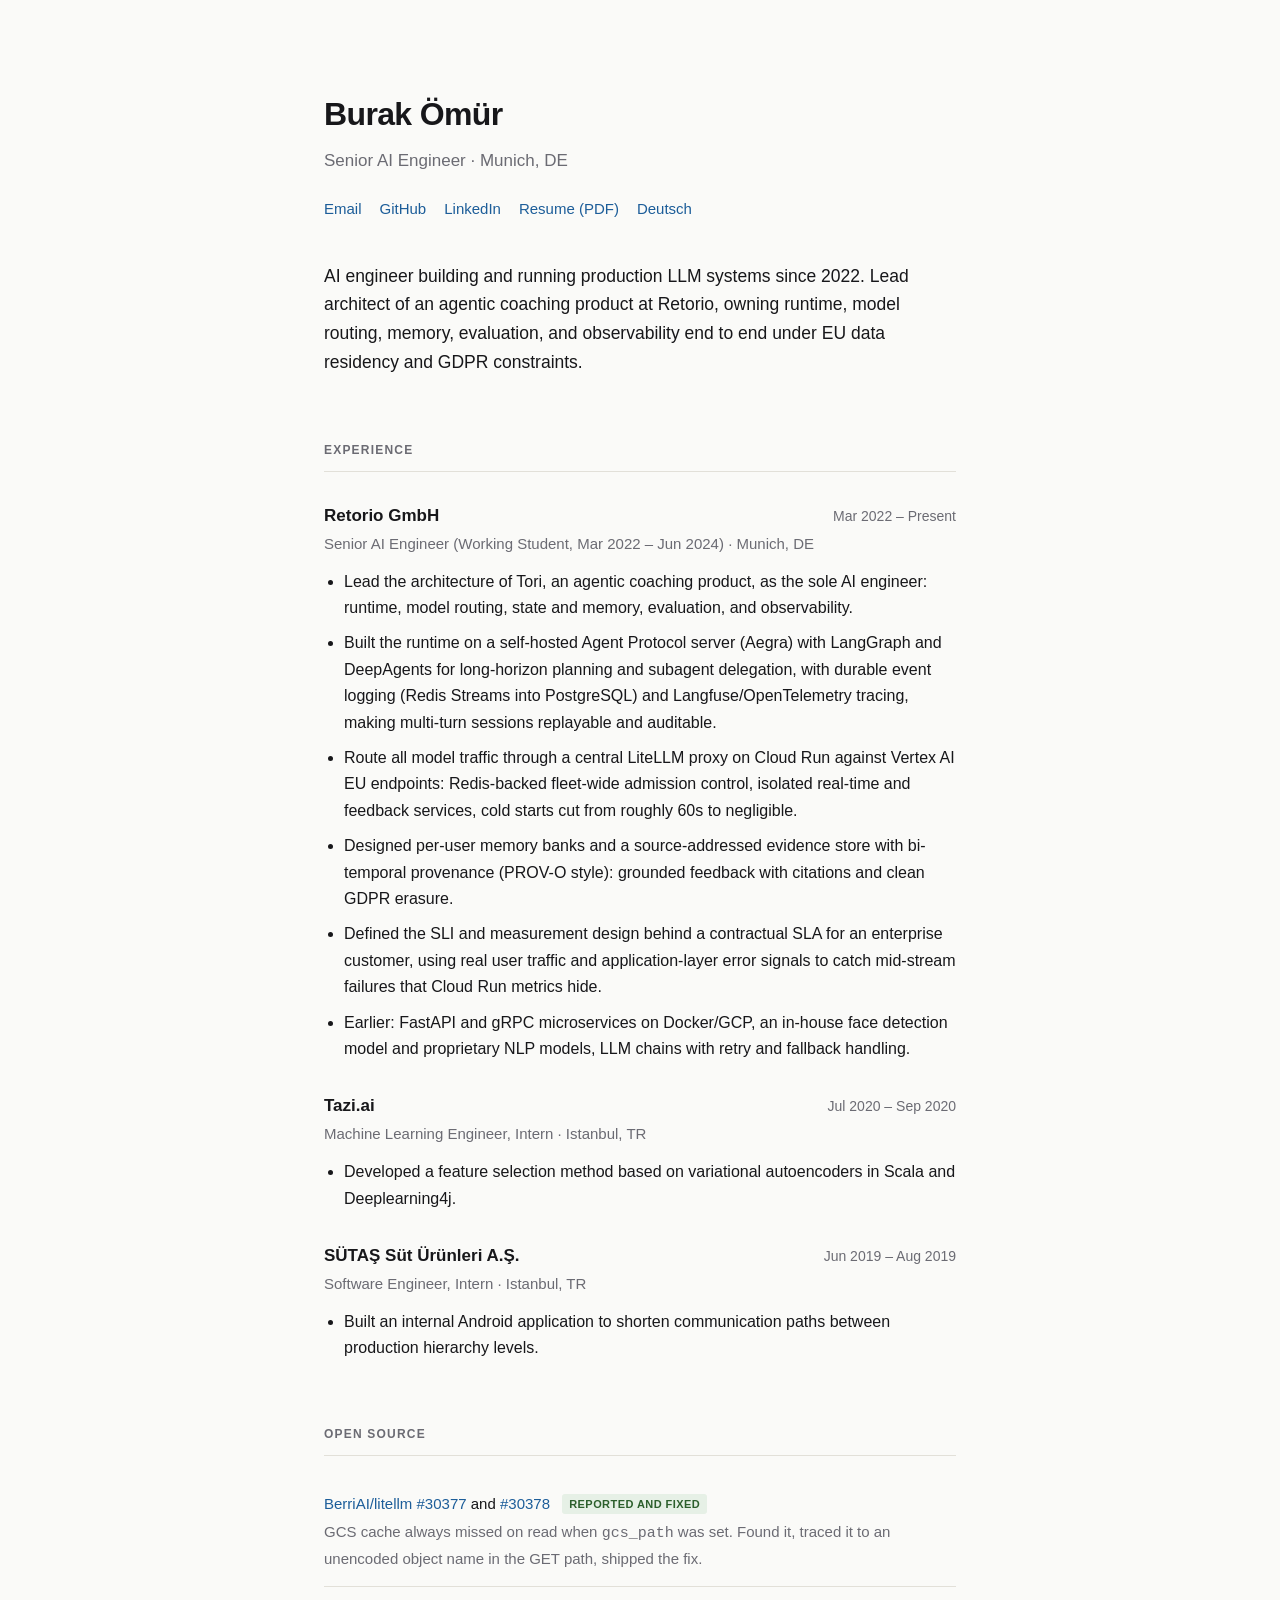
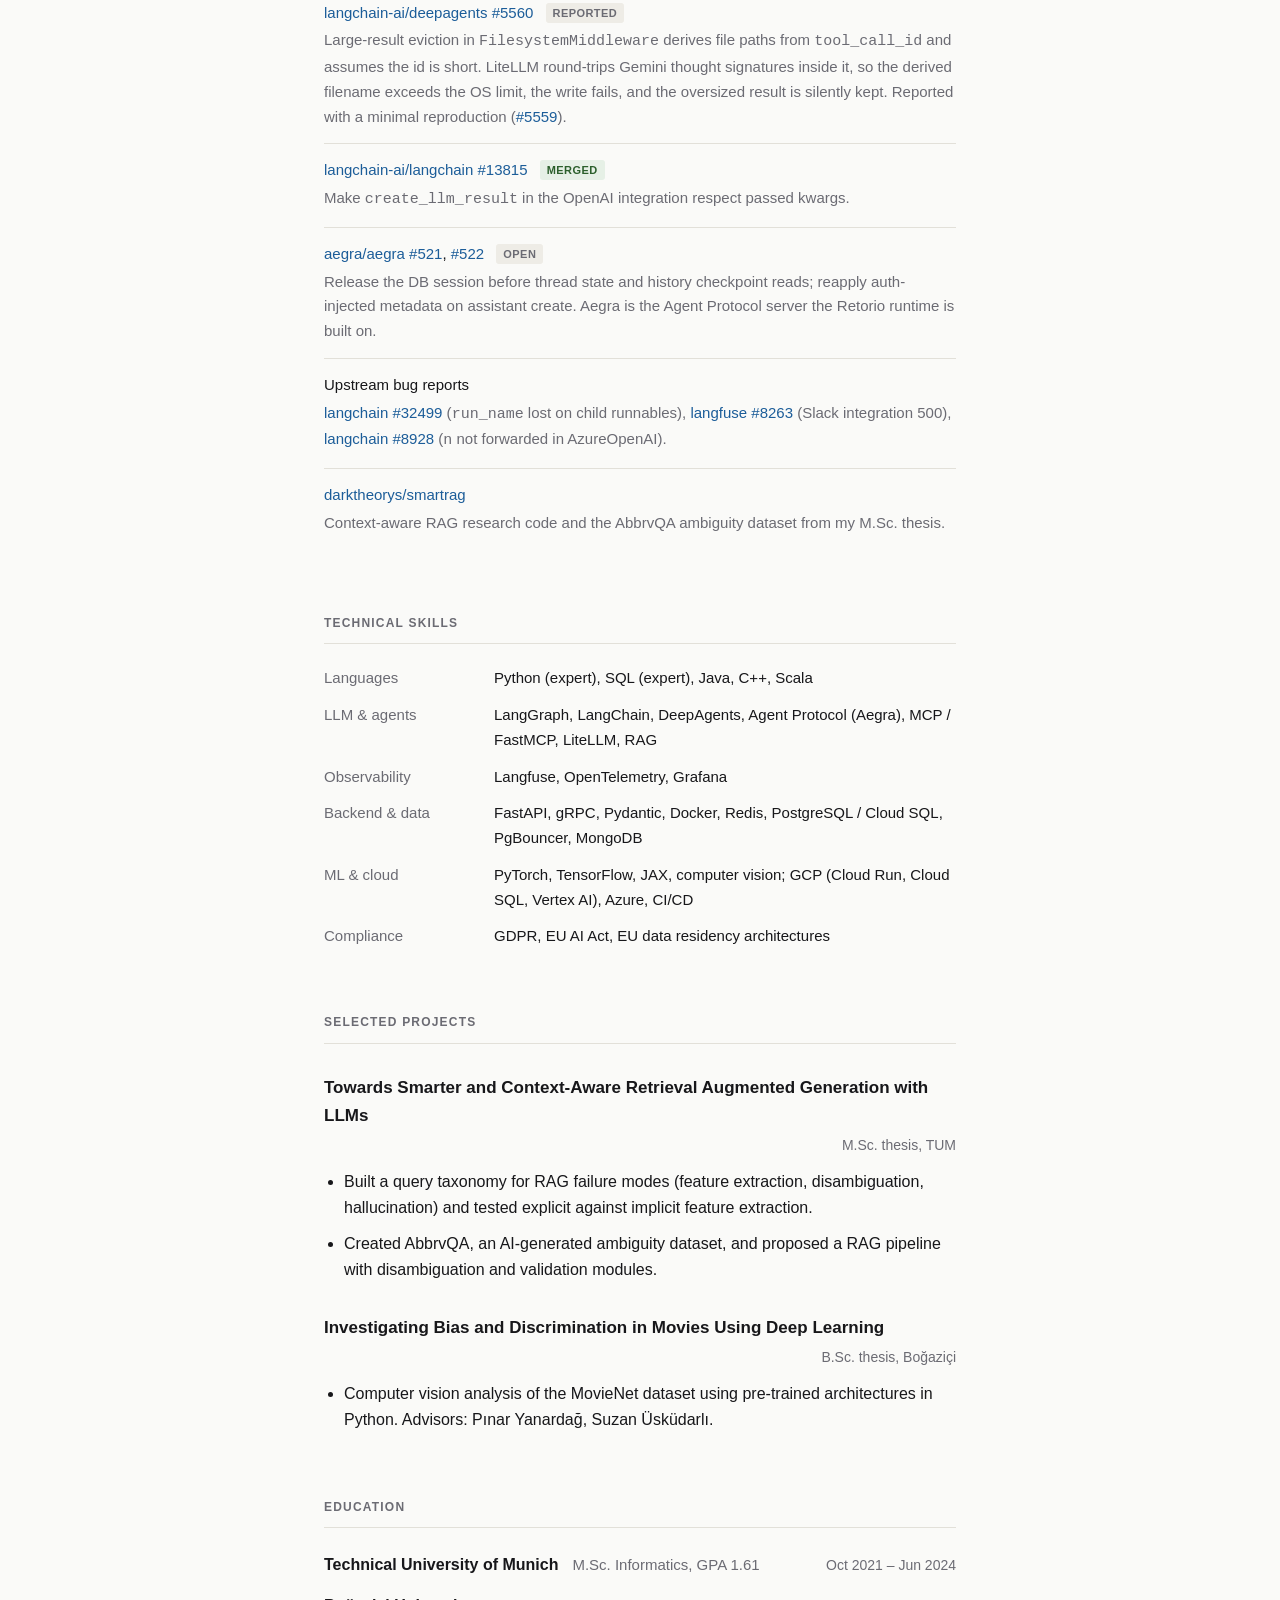
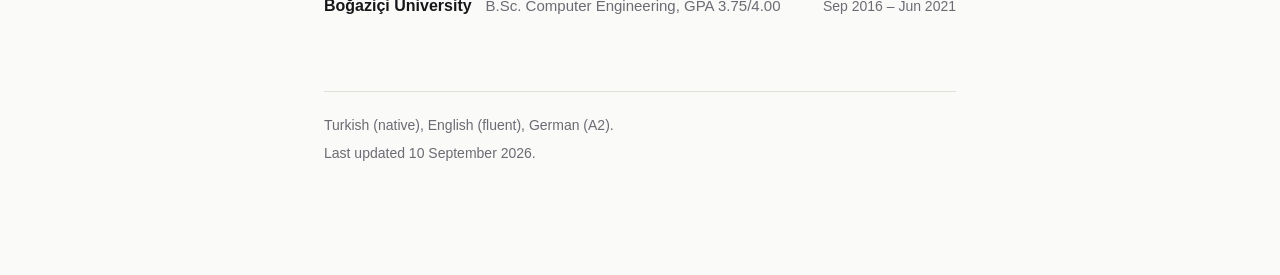
==== commit 6c9c2bf7: "Sync page to updated resume, add metadata and de language link Drop the phone number (resume rebuilt" ====
--- a/index.html
+++ b/index.html
@@ -9,6 +9,14 @@
 <meta property="og:description" content="Production LLM systems since 2022: agentic runtimes, model routing, evaluation, observability.">
 <meta property="og:type" content="profile">
 <meta property="og:url" content="https://darktheorys.github.io/">
+<meta property="og:image" content="https://darktheorys.github.io/og-image.png">
+<meta property="og:image:width" content="1200">
+<meta property="og:image:height" content="630">
+<meta name="twitter:card" content="summary_large_image">
+<link rel="icon" href="data:image/svg+xml,%3Csvg xmlns='http://www.w3.org/2000/svg' viewBox='0 0 32 32'%3E%3Crect width='32' height='32' rx='6' fill='%231F3A5F'/%3E%3Ctext x='16' y='23' font-family='Helvetica,Arial,sans-serif' font-size='20' font-weight='700' fill='%23fafaf8' text-anchor='middle'%3EB%3C/text%3E%3C/svg%3E">
+<link rel="alternate" hreflang="en" href="https://darktheorys.github.io/">
+<link rel="alternate" hreflang="de" href="https://darktheorys.github.io/de/">
+<link rel="alternate" hreflang="x-default" href="https://darktheorys.github.io/">
 <style>
   :root {
     --ink: #17171a;
@@ -80,6 +88,8 @@
   .edu time { color: var(--muted); font-size: 14px; margin-left: auto; white-space: nowrap; }
 
   footer { margin-top: 72px; padding-top: 22px; border-top: 1px solid var(--rule); color: var(--muted); font-size: 14px; }
+  footer p { margin: 0 0 5px; }
+  footer p:last-child { margin-bottom: 0; }
 
   @media (max-width: 560px) {
     main { padding-top: 56px; }
@@ -101,6 +111,7 @@
       <li><a href="https://github.com/darktheorys">GitHub</a></li>
       <li><a href="https://www.linkedin.com/in/burak-omur/">LinkedIn</a></li>
       <li><a href="burak-omur-resume.pdf">Resume (PDF)</a></li>
+      <li><a href="de/" hreflang="de" lang="de">Deutsch</a></li>
     </ul>
   </header>
 
@@ -120,9 +131,8 @@
     <p class="job-role">Senior AI Engineer (Working Student, Mar 2022 – Jun 2024) · Munich, DE</p>
     <ul>
       <li>Lead the architecture of Tori, an agentic coaching product, as the sole AI engineer: runtime, model routing, state and memory, evaluation, and observability.</li>
-      <li>Built the runtime on a self-hosted Agent Protocol server (Aegra) with LangGraph and DeepAgents for long-horizon planning and subagent delegation, with durable event logging (Redis Streams into PostgreSQL) making multi-turn sessions replayable and auditable.</li>
+      <li>Built the runtime on a self-hosted Agent Protocol server (Aegra) with LangGraph and DeepAgents for long-horizon planning and subagent delegation, with durable event logging (Redis Streams into PostgreSQL) and Langfuse/OpenTelemetry tracing, making multi-turn sessions replayable and auditable.</li>
       <li>Route all model traffic through a central LiteLLM proxy on Cloud Run against Vertex AI EU endpoints: Redis-backed fleet-wide admission control, isolated real-time and feedback services, cold starts cut from roughly 60s to negligible.</li>
-      <li>Designed a layered evaluation stack: Langfuse for online production scoring, AgentEvals for LangGraph trajectory checks in CI, MLflow for judge-to-human alignment gated on Cohen's κ ≥ 0.6, controlling for self-preference bias.</li>
       <li>Designed per-user memory banks and a source-addressed evidence store with bi-temporal provenance (PROV-O style): grounded feedback with citations and clean GDPR erasure.</li>
       <li>Defined the SLI and measurement design behind a contractual SLA for an enterprise customer, using real user traffic and application-layer error signals to catch mid-stream failures that Cloud Run metrics hide.</li>
       <li>Earlier: FastAPI and gRPC microservices on Docker/GCP, an in-house face detection model and proprietary NLP models, LLM chains with retry and fallback handling.</li>
@@ -203,8 +213,8 @@
     <dd>Python (expert), SQL (expert), Java, C++, Scala</dd>
     <dt>LLM &amp; agents</dt>
     <dd>LangGraph, LangChain, DeepAgents, Agent Protocol (Aegra), MCP / FastMCP, LiteLLM, RAG</dd>
-    <dt>Eval &amp; observability</dt>
-    <dd>Langfuse, AgentEvals, MLflow, DeepEval, OpenTelemetry, Grafana</dd>
+    <dt>Observability</dt>
+    <dd>Langfuse, OpenTelemetry, Grafana</dd>
     <dt>Backend &amp; data</dt>
     <dd>FastAPI, gRPC, Pydantic, Docker, Redis, PostgreSQL / Cloud SQL, PgBouncer, MongoDB</dd>
     <dt>ML &amp; cloud</dt>
@@ -251,8 +261,32 @@
   </ul>
 
   <footer>
-    Turkish (native), English (fluent), German (A2).
+    <p>Turkish (native), English (fluent), German (A2).</p>
+    <p>Last updated <time datetime="2026-09-10">10 September 2026</time>.</p>
   </footer>
+
+  <script type="application/ld+json">
+  {
+    "@context": "https://schema.org",
+    "@type": "Person",
+    "name": "Burak \u00d6m\u00fcr",
+    "jobTitle": "Senior AI Engineer",
+    "url": "https://darktheorys.github.io/",
+    "email": "mailto:burak.omur.1998@gmail.com",
+    "address": { "@type": "PostalAddress", "addressLocality": "Munich", "addressCountry": "DE" },
+    "worksFor": { "@type": "Organization", "name": "Retorio GmbH" },
+    "alumniOf": [
+      { "@type": "CollegeOrUniversity", "name": "Technical University of Munich" },
+      { "@type": "CollegeOrUniversity", "name": "Bo\u011fazi\u00e7i University" }
+    ],
+    "knowsLanguage": ["tr", "en", "de"],
+    "knowsAbout": ["LLM systems", "agentic runtimes", "LangGraph", "LiteLLM", "LLM evaluation", "observability", "GDPR"],
+    "sameAs": [
+      "https://github.com/darktheorys",
+      "https://www.linkedin.com/in/burak-omur/"
+    ]
+  }
+  </script>
 
 </main>
 </body>
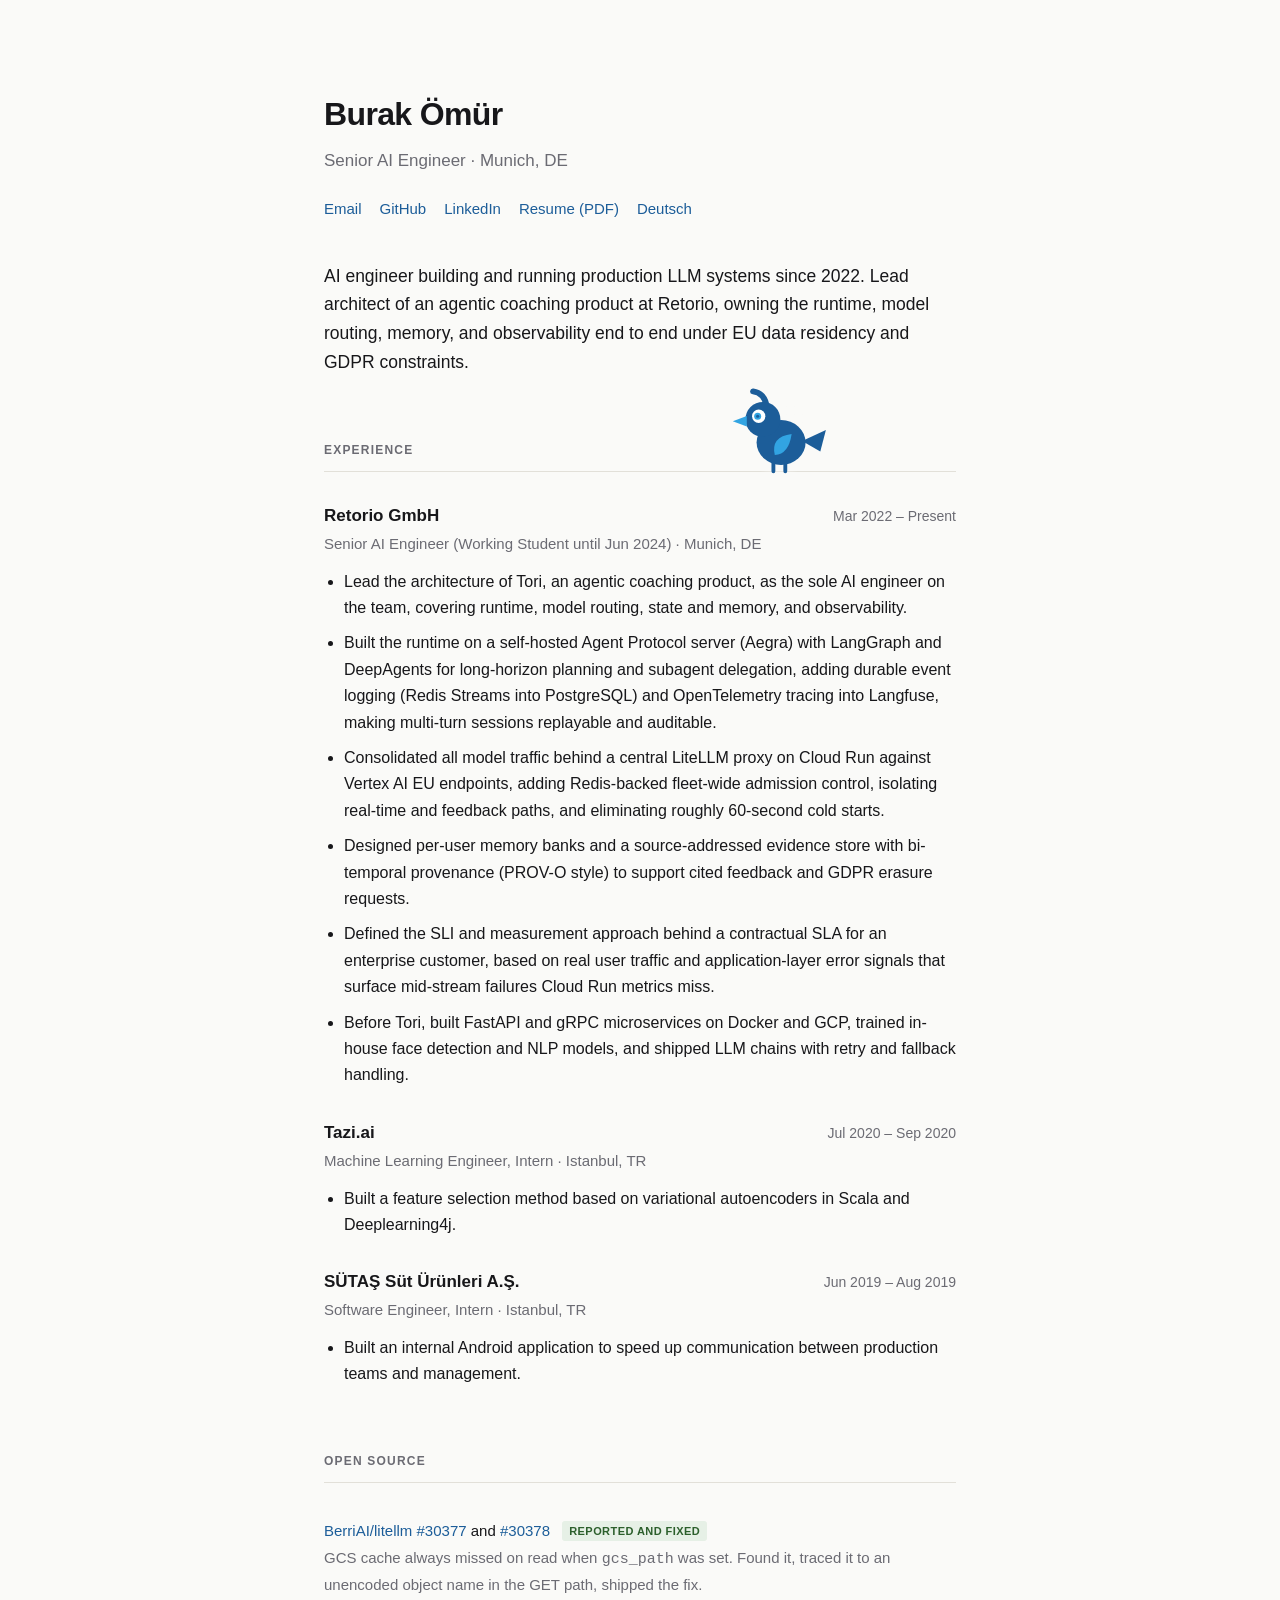
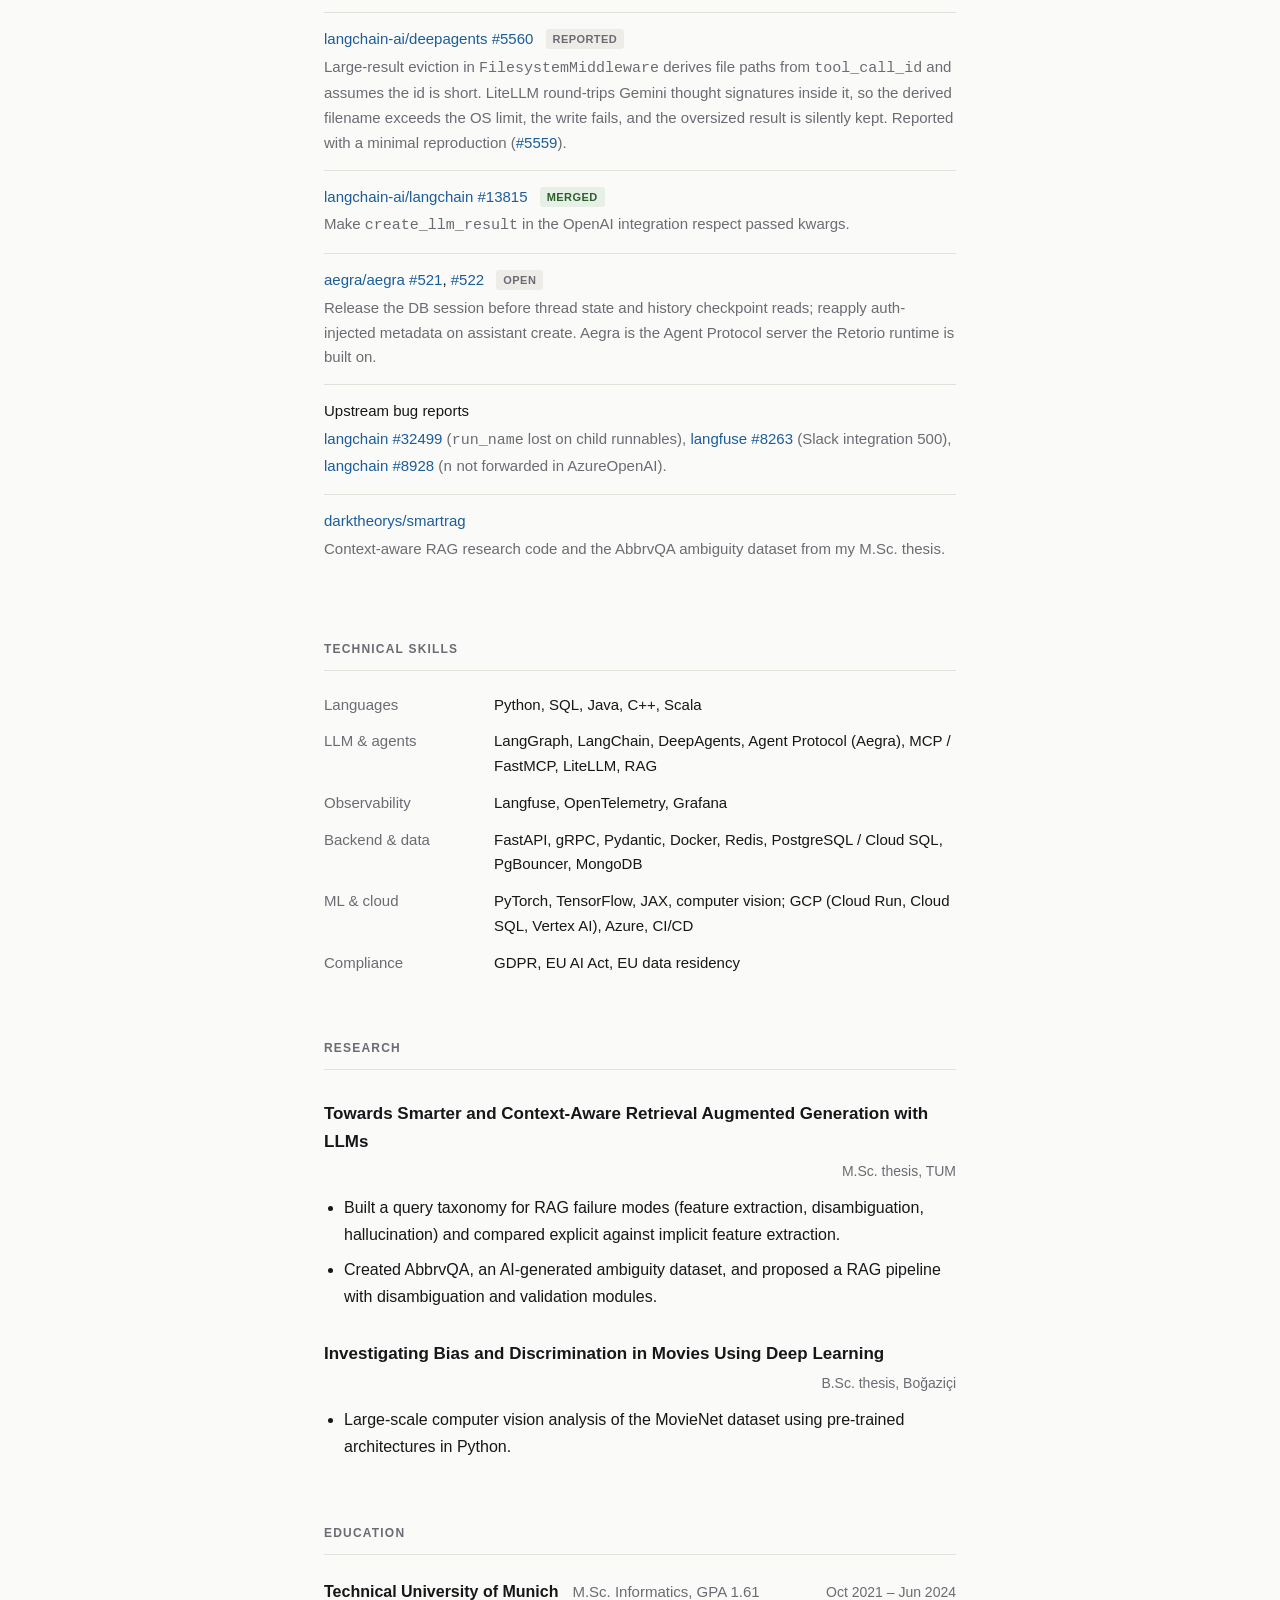
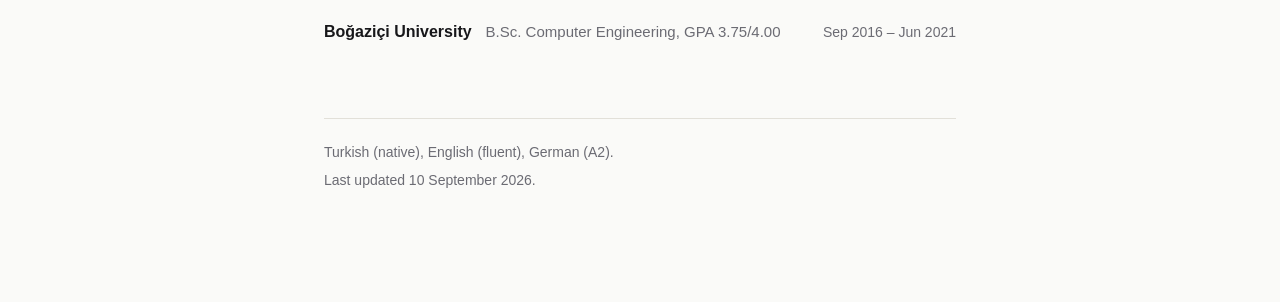
==== commit 026f6aba: "Add the Tori mascot and social card, and sync both pages to the rewritten resume Mascot ported from " ====
--- a/index.html
+++ b/index.html
@@ -4,9 +4,9 @@
 <meta charset="utf-8">
 <meta name="viewport" content="width=device-width, initial-scale=1">
 <title>Burak Ömür — Senior AI Engineer</title>
-<meta name="description" content="Senior AI Engineer in Munich. Production LLM systems since 2022: agentic runtimes, model routing, evaluation, observability.">
+<meta name="description" content="Senior AI Engineer in Munich. Production LLM systems since 2022: agentic runtimes, model routing, observability.">
 <meta property="og:title" content="Burak Ömür — Senior AI Engineer">
-<meta property="og:description" content="Production LLM systems since 2022: agentic runtimes, model routing, evaluation, observability.">
+<meta property="og:description" content="Production LLM systems since 2022: agentic runtimes, model routing, observability.">
 <meta property="og:type" content="profile">
 <meta property="og:url" content="https://darktheorys.github.io/">
 <meta property="og:image" content="https://darktheorys.github.io/og-image.png">
@@ -17,88 +17,8 @@
 <link rel="alternate" hreflang="en" href="https://darktheorys.github.io/">
 <link rel="alternate" hreflang="de" href="https://darktheorys.github.io/de/">
 <link rel="alternate" hreflang="x-default" href="https://darktheorys.github.io/">
-<style>
-  :root {
-    --ink: #17171a;
-    --muted: #6b6b73;
-    --rule: #e2e0d9;
-    --bg: #fafaf8;
-    --link: #1c5d99;
-  }
-  * { box-sizing: border-box; }
-  body {
-    margin: 0;
-    background: var(--bg);
-    color: var(--ink);
-    font: 400 16px/1.65 -apple-system, BlinkMacSystemFont, "Segoe UI", Roboto, Helvetica, Arial, sans-serif;
-    -webkit-font-smoothing: antialiased;
-  }
-  main { max-width: 680px; margin: 0 auto; padding: 88px 24px 120px; }
-  a { color: var(--link); text-decoration: none; border-bottom: 1px solid transparent; }
-  a:hover { border-bottom-color: currentColor; }
-  a:focus-visible { outline: 2px solid var(--link); outline-offset: 3px; border-radius: 2px; }
-
-  h1 { margin: 0; font-size: 32px; font-weight: 600; letter-spacing: -0.02em; }
-  .role { margin: 6px 0 0; color: var(--muted); font-size: 17px; }
-  .links { margin: 22px 0 0; padding: 0; list-style: none; display: flex; flex-wrap: wrap; gap: 6px 18px; font-size: 15px; }
-
-  .lede { margin: 40px 0 0; font-size: 17.5px; }
-
-  h2 {
-    margin: 64px 0 0;
-    font-size: 12px;
-    font-weight: 600;
-    letter-spacing: 0.1em;
-    text-transform: uppercase;
-    color: var(--muted);
-    padding-bottom: 10px;
-    border-bottom: 1px solid var(--rule);
-  }
-
-  .job { margin-top: 30px; }
-  .job-head { display: flex; flex-wrap: wrap; gap: 4px 14px; align-items: baseline; }
-  .job-head h3 { margin: 0; font-size: 17px; font-weight: 600; }
-  .job-head time { color: var(--muted); font-size: 14px; margin-left: auto; white-space: nowrap; }
-  .job-role { margin: 2px 0 0; color: var(--muted); font-size: 15px; }
-  .job ul { margin: 12px 0 0; padding-left: 20px; }
-  .job li { margin-bottom: 9px; }
-  .job li:last-child { margin-bottom: 0; }
-
-  .oss { margin: 22px 0 0; padding: 0; list-style: none; }
-  .oss li { padding: 14px 0; border-bottom: 1px solid var(--rule); }
-  .oss li:last-child { border-bottom: 0; }
-  .oss-repo { font-size: 15px; }
-  .oss-note { margin: 3px 0 0; color: var(--muted); font-size: 15px; }
-  .tag {
-    display: inline-block; margin-left: 8px; padding: 1px 7px; border-radius: 3px;
-    font-size: 11px; font-weight: 600; letter-spacing: 0.04em; text-transform: uppercase;
-    vertical-align: 1px;
-  }
-  .merged { background: #e6f0e6; color: #2c5f2c; }
-  .open { background: #eeece6; color: var(--muted); }
-
-  dl.skills { margin: 22px 0 0; display: grid; grid-template-columns: 150px 1fr; gap: 12px 20px; }
-  dl.skills dt { color: var(--muted); font-size: 15px; }
-  dl.skills dd { margin: 0; font-size: 15px; }
-
-  .edu { margin: 24px 0 0; padding: 0; list-style: none; }
-  .edu li { display: flex; flex-wrap: wrap; gap: 2px 14px; align-items: baseline; margin-bottom: 14px; }
-  .edu strong { font-weight: 600; font-size: 16px; }
-  .edu span { color: var(--muted); font-size: 15px; }
-  .edu time { color: var(--muted); font-size: 14px; margin-left: auto; white-space: nowrap; }
-
-  footer { margin-top: 72px; padding-top: 22px; border-top: 1px solid var(--rule); color: var(--muted); font-size: 14px; }
-  footer p { margin: 0 0 5px; }
-  footer p:last-child { margin-bottom: 0; }
-
-  @media (max-width: 560px) {
-    main { padding-top: 56px; }
-    h1 { font-size: 28px; }
-    .job-head time, .edu time { margin-left: 0; }
-    dl.skills { grid-template-columns: 1fr; gap: 2px 0; }
-    dl.skills dd { margin-bottom: 12px; }
-  }
-</style>
+<link rel="stylesheet" href="style.css">
+<link rel="stylesheet" href="mascot.css">
 </head>
 <body>
 <main>
@@ -117,8 +37,8 @@
 
   <p class="lede">
     AI engineer building and running production LLM systems since 2022. Lead architect of an
-    agentic coaching product at Retorio, owning runtime, model routing, memory, evaluation, and
-    observability end to end under EU data residency and GDPR constraints.
+    agentic coaching product at Retorio, owning the runtime, model routing, memory, and observability
+    end to end under EU data residency and GDPR constraints.
   </p>
 
   <h2>Experience</h2>
@@ -128,14 +48,14 @@
       <h3>Retorio GmbH</h3>
       <time>Mar 2022 – Present</time>
     </div>
-    <p class="job-role">Senior AI Engineer (Working Student, Mar 2022 – Jun 2024) · Munich, DE</p>
-    <ul>
-      <li>Lead the architecture of Tori, an agentic coaching product, as the sole AI engineer: runtime, model routing, state and memory, evaluation, and observability.</li>
-      <li>Built the runtime on a self-hosted Agent Protocol server (Aegra) with LangGraph and DeepAgents for long-horizon planning and subagent delegation, with durable event logging (Redis Streams into PostgreSQL) and Langfuse/OpenTelemetry tracing, making multi-turn sessions replayable and auditable.</li>
-      <li>Route all model traffic through a central LiteLLM proxy on Cloud Run against Vertex AI EU endpoints: Redis-backed fleet-wide admission control, isolated real-time and feedback services, cold starts cut from roughly 60s to negligible.</li>
-      <li>Designed per-user memory banks and a source-addressed evidence store with bi-temporal provenance (PROV-O style): grounded feedback with citations and clean GDPR erasure.</li>
-      <li>Defined the SLI and measurement design behind a contractual SLA for an enterprise customer, using real user traffic and application-layer error signals to catch mid-stream failures that Cloud Run metrics hide.</li>
-      <li>Earlier: FastAPI and gRPC microservices on Docker/GCP, an in-house face detection model and proprietary NLP models, LLM chains with retry and fallback handling.</li>
+    <p class="job-role">Senior AI Engineer (Working Student until Jun 2024) · Munich, DE</p>
+    <ul>
+      <li>Lead the architecture of Tori, an agentic coaching product, as the sole AI engineer on the team, covering runtime, model routing, state and memory, and observability.</li>
+      <li>Built the runtime on a self-hosted Agent Protocol server (Aegra) with LangGraph and DeepAgents for long-horizon planning and subagent delegation, adding durable event logging (Redis Streams into PostgreSQL) and OpenTelemetry tracing into Langfuse, making multi-turn sessions replayable and auditable.</li>
+      <li>Consolidated all model traffic behind a central LiteLLM proxy on Cloud Run against Vertex AI EU endpoints, adding Redis-backed fleet-wide admission control, isolating real-time and feedback paths, and eliminating roughly 60-second cold starts.</li>
+      <li>Designed per-user memory banks and a source-addressed evidence store with bi-temporal provenance (PROV-O style) to support cited feedback and GDPR erasure requests.</li>
+      <li>Defined the SLI and measurement approach behind a contractual SLA for an enterprise customer, based on real user traffic and application-layer error signals that surface mid-stream failures Cloud Run metrics miss.</li>
+      <li>Before Tori, built FastAPI and gRPC microservices on Docker and GCP, trained in-house face detection and NLP models, and shipped LLM chains with retry and fallback handling.</li>
     </ul>
   </section>
 
@@ -146,7 +66,7 @@
     </div>
     <p class="job-role">Machine Learning Engineer, Intern · Istanbul, TR</p>
     <ul>
-      <li>Developed a feature selection method based on variational autoencoders in Scala and Deeplearning4j.</li>
+      <li>Built a feature selection method based on variational autoencoders in Scala and Deeplearning4j.</li>
     </ul>
   </section>
 
@@ -157,7 +77,7 @@
     </div>
     <p class="job-role">Software Engineer, Intern · Istanbul, TR</p>
     <ul>
-      <li>Built an internal Android application to shorten communication paths between production hierarchy levels.</li>
+      <li>Built an internal Android application to speed up communication between production teams and management.</li>
     </ul>
   </section>
 
@@ -210,7 +130,7 @@
   <h2>Technical skills</h2>
   <dl class="skills">
     <dt>Languages</dt>
-    <dd>Python (expert), SQL (expert), Java, C++, Scala</dd>
+    <dd>Python, SQL, Java, C++, Scala</dd>
     <dt>LLM &amp; agents</dt>
     <dd>LangGraph, LangChain, DeepAgents, Agent Protocol (Aegra), MCP / FastMCP, LiteLLM, RAG</dd>
     <dt>Observability</dt>
@@ -220,10 +140,10 @@
     <dt>ML &amp; cloud</dt>
     <dd>PyTorch, TensorFlow, JAX, computer vision; GCP (Cloud Run, Cloud SQL, Vertex AI), Azure, CI/CD</dd>
     <dt>Compliance</dt>
-    <dd>GDPR, EU AI Act, EU data residency architectures</dd>
+    <dd>GDPR, EU AI Act, EU data residency</dd>
   </dl>
 
-  <h2>Selected projects</h2>
+  <h2>Research</h2>
 
   <section class="job">
     <div class="job-head">
@@ -231,7 +151,7 @@
       <time>M.Sc. thesis, TUM</time>
     </div>
     <ul>
-      <li>Built a query taxonomy for RAG failure modes (feature extraction, disambiguation, hallucination) and tested explicit against implicit feature extraction.</li>
+      <li>Built a query taxonomy for RAG failure modes (feature extraction, disambiguation, hallucination) and compared explicit against implicit feature extraction.</li>
       <li>Created AbbrvQA, an AI-generated ambiguity dataset, and proposed a RAG pipeline with disambiguation and validation modules.</li>
     </ul>
   </section>
@@ -242,7 +162,7 @@
       <time>B.Sc. thesis, Boğaziçi</time>
     </div>
     <ul>
-      <li>Computer vision analysis of the MovieNet dataset using pre-trained architectures in Python. Advisors: Pınar Yanardağ, Suzan Üsküdarlı.</li>
+      <li>Large-scale computer vision analysis of the MovieNet dataset using pre-trained architectures in Python.</li>
     </ul>
   </section>
 
@@ -280,7 +200,7 @@
       { "@type": "CollegeOrUniversity", "name": "Bo\u011fazi\u00e7i University" }
     ],
     "knowsLanguage": ["tr", "en", "de"],
-    "knowsAbout": ["LLM systems", "agentic runtimes", "LangGraph", "LiteLLM", "LLM evaluation", "observability", "GDPR"],
+    "knowsAbout": ["LLM systems", "agentic runtimes", "LangGraph", "LiteLLM", "observability", "GDPR"],
     "sameAs": [
       "https://github.com/darktheorys",
       "https://www.linkedin.com/in/burak-omur/"
@@ -289,5 +209,6 @@
   </script>
 
 </main>
+<script src="mascot.js" defer></script>
 </body>
 </html>
--- a/style.css
+++ b/style.css
@@ -0,0 +1,80 @@
+:root {
+    --ink: #17171a;
+    --muted: #6b6b73;
+    --rule: #e2e0d9;
+    --bg: #fafaf8;
+    --link: #1c5d99;
+  }
+  * { box-sizing: border-box; }
+  body {
+    margin: 0;
+    background: var(--bg);
+    color: var(--ink);
+    font: 400 16px/1.65 -apple-system, BlinkMacSystemFont, "Segoe UI", Roboto, Helvetica, Arial, sans-serif;
+    -webkit-font-smoothing: antialiased;
+  }
+  main { max-width: 680px; margin: 0 auto; padding: 88px 24px 120px; }
+  a { color: var(--link); text-decoration: none; border-bottom: 1px solid transparent; }
+  a:hover { border-bottom-color: currentColor; }
+  a:focus-visible { outline: 2px solid var(--link); outline-offset: 3px; border-radius: 2px; }
+
+  h1 { margin: 0; font-size: 32px; font-weight: 600; letter-spacing: -0.02em; }
+  .role { margin: 6px 0 0; color: var(--muted); font-size: 17px; }
+  .links { margin: 22px 0 0; padding: 0; list-style: none; display: flex; flex-wrap: wrap; gap: 6px 18px; font-size: 15px; }
+
+  .lede { margin: 40px 0 0; font-size: 17.5px; }
+
+  h2 {
+    margin: 64px 0 0;
+    font-size: 12px;
+    font-weight: 600;
+    letter-spacing: 0.1em;
+    text-transform: uppercase;
+    color: var(--muted);
+    padding-bottom: 10px;
+    border-bottom: 1px solid var(--rule);
+  }
+
+  .job { margin-top: 30px; }
+  .job-head { display: flex; flex-wrap: wrap; gap: 4px 14px; align-items: baseline; }
+  .job-head h3 { margin: 0; font-size: 17px; font-weight: 600; }
+  .job-head time { color: var(--muted); font-size: 14px; margin-left: auto; white-space: nowrap; }
+  .job-role { margin: 2px 0 0; color: var(--muted); font-size: 15px; }
+  .job ul { margin: 12px 0 0; padding-left: 20px; }
+  .job li { margin-bottom: 9px; }
+  .job li:last-child { margin-bottom: 0; }
+
+  .oss { margin: 22px 0 0; padding: 0; list-style: none; }
+  .oss li { padding: 14px 0; border-bottom: 1px solid var(--rule); }
+  .oss li:last-child { border-bottom: 0; }
+  .oss-repo { font-size: 15px; }
+  .oss-note { margin: 3px 0 0; color: var(--muted); font-size: 15px; }
+  .tag {
+    display: inline-block; margin-left: 8px; padding: 1px 7px; border-radius: 3px;
+    font-size: 11px; font-weight: 600; letter-spacing: 0.04em; text-transform: uppercase;
+    vertical-align: 1px;
+  }
+  .merged { background: #e6f0e6; color: #2c5f2c; }
+  .open { background: #eeece6; color: var(--muted); }
+
+  dl.skills { margin: 22px 0 0; display: grid; grid-template-columns: 150px 1fr; gap: 12px 20px; }
+  dl.skills dt { color: var(--muted); font-size: 15px; }
+  dl.skills dd { margin: 0; font-size: 15px; }
+
+  .edu { margin: 24px 0 0; padding: 0; list-style: none; }
+  .edu li { display: flex; flex-wrap: wrap; gap: 2px 14px; align-items: baseline; margin-bottom: 14px; }
+  .edu strong { font-weight: 600; font-size: 16px; }
+  .edu span { color: var(--muted); font-size: 15px; }
+  .edu time { color: var(--muted); font-size: 14px; margin-left: auto; white-space: nowrap; }
+
+  footer { margin-top: 72px; padding-top: 22px; border-top: 1px solid var(--rule); color: var(--muted); font-size: 14px; }
+  footer p { margin: 0 0 5px; }
+  footer p:last-child { margin-bottom: 0; }
+
+  @media (max-width: 560px) {
+    main { padding-top: 56px; }
+    h1 { font-size: 28px; }
+    .job-head time, .edu time { margin-left: 0; }
+    dl.skills { grid-template-columns: 1fr; gap: 2px 0; }
+    dl.skills dd { margin-bottom: 12px; }
+  }
--- a/mascot.css
+++ b/mascot.css
@@ -0,0 +1,184 @@
+/* Tori, ported from the Retorio coach UI to a static page.
+   The perches here are the section rules (h2 bottom borders) and the footer's top border: real
+   horizontal edges that already exist in the page, rather than anything drawn inside the bird. */
+
+.mascotField {
+  --tori-accent: #1c5d99;
+  --tori-eye: #32a4e2;
+  --tori-wing-far: #153a83;
+  --tori-surface: #fafaf8;
+
+  position: absolute;
+  inset: 0;
+  z-index: 5;
+  overflow: hidden;
+  pointer-events: none;
+}
+
+.mascotBot {
+  position: absolute;
+  width: 112px;
+  height: 112px;
+  padding: 0;
+  border: 0;
+  /* A halo of the page's own colour, so a thin blue line never competes with the text it drifts over. */
+  background: radial-gradient(
+    closest-side,
+    var(--tori-surface) 42%,
+    color-mix(in srgb, var(--tori-surface) 70%, transparent) 62%,
+    transparent 78%
+  );
+  color: var(--tori-accent);
+  cursor: pointer;
+  /* Only the drawing takes a click: the 112px box would otherwise swallow clicks on the text beneath it. */
+  pointer-events: none;
+  transition-property: left, top;
+  transition-duration: 900ms;
+  transition-timing-function: ease-in-out;
+}
+
+.mascotBot svg { width: 100%; height: 100%; pointer-events: none; }
+.mascotBot svg :is(path, circle, ellipse) { pointer-events: visiblePainted; }
+.mascotBot:focus-visible { outline: 2px solid var(--tori-accent); outline-offset: 2px; border-radius: 6px; pointer-events: auto; }
+
+/* ---------- transform origins: the hinges the whole rig turns on ---------- */
+
+.mascotBot :is(.birdFacing, .birdBody, .birdHead, .birdCrest, .birdWing, .birdWingFar, .birdTail, .birdLegs, .birdLid, .birdNod, .birdBeak, .birdIris) {
+  transform-box: view-box;
+}
+
+.birdHead, .birdNod { transform-origin: 18.4px 16px; }  /* the neck */
+.birdCrest { transform-origin: 19.6px 8.2px; }
+.birdWing, .birdWingFar { transform-origin: 13px 17px; }
+.birdTail { transform-origin: 9.4px 19px; }
+.birdBody { transform-origin: 15.4px 25.4px; }  /* where it meets the perch, so a crouch compresses onto its feet */
+.birdLegs { transform-origin: 15.9px 24.6px; }
+.birdBeak { transform-origin: 25.2px 12.9px; }
+
+/* The eye tracks the pointer through a custom property, so a mouse move costs no relayout of the figure.
+   View-box units: the eye's white is 1.9 across, so 0.6 is as far as the iris goes without leaving it. */
+.mascotBot .birdIris {
+  translate: calc(var(--tori-look-x, 0) * 0.6px) calc(var(--tori-look-y, 0) * 0.45px);
+  transition: translate 0.22s ease-out;
+}
+
+/* Heading as a real mirror, because the bird is asymmetric: without it every trip left flew tail-first.
+   `--tori-bank` carries the sign separately, since individual transform properties apply rotate before
+   scale, so a mirrored bird given the same angle would pitch nose-down as it climbs. */
+.mascotBot .birdFacing {
+  --tori-bank: 1;
+
+  transform-origin: 16px 16px;
+  transition: scale 220ms ease-in-out, rotate 260ms ease-out;
+}
+
+.mascotBot[data-flip] .birdFacing { --tori-bank: -1; scale: -1 1; }
+
+/* ---------- perched ---------- */
+
+.mascotBot[data-phase='perch'] { transition: none; }
+.mascotBot[data-phase='perch'] .birdBody { animation: birdBreathe 3.6s ease-in-out infinite; }
+.mascotBot[data-phase='perch'] .birdTail { animation: birdTail 3.6s ease-in-out infinite; }
+.mascotBot[data-phase='perch']:not([data-nap]) .birdHead { animation: birdLook 9s ease-in-out infinite; }
+/* The long period is the point: noticed once, not watched. */
+.mascotBot[data-phase='perch']:not([data-nap]) .birdWing { animation: birdPreen 23s ease-in-out infinite; }
+
+@keyframes birdBreathe { 50% { scale: 1.015 1.03; } }
+@keyframes birdTail { 50% { rotate: 4deg; } }
+@keyframes birdLook { 0%, 62%, 88%, 100% { rotate: 0deg; } 70%, 80% { rotate: -7deg; } }
+@keyframes birdPreen { 0%, 88%, 96%, 100% { rotate: 0deg; } 90%, 94% { rotate: -32deg; scale: 1 1.07; } }
+
+/* ---------- circling: airborne until it has somewhere to land ---------- */
+
+.mascotBot[data-phase='circle'] { transition: none; }
+.mascotBot[data-phase='circle'] .birdFacing { rotate: calc(var(--tori-bank) * -5deg); animation: birdCircle 4.2s ease-in-out infinite; }
+.mascotBot[data-phase='circle'] .birdWing { animation: birdBeat 0.24s ease-in-out infinite; }
+.mascotBot[data-phase='circle'] .birdWingFar { animation: birdBeatFar 0.24s ease-in-out infinite; }
+.mascotBot[data-phase='circle'] .birdLegs { rotate: -26deg; translate: 0 -1.4px; }
+
+@keyframes birdCircle {
+  0%, 100% { translate: 0 0; }
+  25% { translate: 5px 3px; }
+  50% { translate: 1px 6px; }
+  75% { translate: -4px 2px; }
+}
+
+/* ---------- the five beats of a flight ---------- */
+
+/* Two axes, two easings, no path maths: `top` fast to an apex, `left` eased across, then `top` down. */
+.mascotBot[data-phase='fly'] { transition: left 900ms cubic-bezier(0.15, 0.6, 0.4, 1), top 430ms cubic-bezier(0.2, 0.7, 0.4, 1); }
+.mascotBot[data-phase='glide'] { transition: left 900ms cubic-bezier(0.15, 0.6, 0.4, 1), top 470ms cubic-bezier(0.5, 0, 0.6, 1); }
+
+/* Crouch: the tell before a take-off. Without it the bird teleports into flight. */
+.mascotBot[data-phase='crouch'] .birdBody { scale: 1.04 0.92; transition: scale 0.14s ease-in; }
+.mascotBot[data-phase='crouch'] .birdHead { rotate: -8deg; }
+
+/* Flap-flap-glide is what reads as flight rather than as flutter. */
+.mascotBot:is([data-phase='fly'], [data-phase='glide']) .birdLegs { rotate: -26deg; translate: 0 -1.4px; transition: all 0.2s ease-out; }
+.mascotBot[data-phase='fly'] .birdWing { animation: birdBeat 0.2s ease-in-out infinite; }
+.mascotBot[data-phase='fly'] .birdWingFar { animation: birdBeatFar 0.2s ease-in-out infinite; }
+.mascotBot[data-phase='glide'] .birdWing { rotate: -16deg; transition: rotate 0.18s ease-out; }
+.mascotBot[data-phase='glide'] .birdWingFar { rotate: -24deg; transition: rotate 0.18s ease-out; }
+
+@keyframes birdBeat { 0%, 100% { rotate: -42deg; scale: 1 0.82; } 50% { rotate: 26deg; } }
+@keyframes birdBeatFar { 0%, 100% { rotate: -52deg; scale: 1 0.78; } 50% { rotate: 18deg; } }
+
+/* Flare: pitch back, wings wide, feet reaching. This is what makes a landing land. */
+.mascotBot[data-phase='flare'] .birdBody { rotate: -15deg; transition: rotate 0.16s ease-out; }
+.mascotBot[data-phase='flare'] .birdWing { rotate: -46deg; scale: 1 1.1; transition: all 0.16s ease-out; }
+.mascotBot[data-phase='flare'] .birdWingFar { rotate: -58deg; transition: all 0.16s ease-out; }
+.mascotBot[data-phase='flare'] .birdLegs { rotate: 16deg; translate: 0 0.8px; }
+
+.mascotBot[data-phase='settle'] .birdBody { animation: birdSettle 0.34s ease-out; }
+@keyframes birdSettle { 0% { scale: 1.05 0.9; rotate: -6deg; } 60% { scale: 1 1.02; } }
+
+/* Pitch that follows the arc is most of what separates flying from sliding through the air. */
+.mascotBot[data-phase='crouch'] .birdFacing { rotate: calc(var(--tori-bank) * -7deg); }
+.mascotBot[data-phase='fly'] .birdFacing { rotate: calc(var(--tori-bank) * -15deg); }
+.mascotBot[data-phase='glide'] .birdFacing { rotate: calc(var(--tori-bank) * 8deg); }
+.mascotBot[data-phase='flare'] .birdFacing { rotate: calc(var(--tori-bank) * -3deg); }
+
+/* The tail is the rudder: narrow and trailing in the climb, fanned wide as an airbrake on the flare. */
+.mascotBot:is([data-phase='fly'], [data-phase='glide']) .birdTail { rotate: -11deg; scale: 1.12; transition: all 0.2s ease-out; }
+.mascotBot[data-phase='flare'] .birdTail { rotate: 27deg; scale: 1.28 1.16; transition: all 0.16s ease-out; }
+.mascotBot[data-phase='settle'] .birdTail { animation: birdTailFlick 0.34s ease-out; }
+@keyframes birdTailFlick { 40% { rotate: 24deg; } }
+
+.mascotBot:is([data-phase='fly'], [data-phase='glide'], [data-phase='flare']) .birdCrest { rotate: 32deg; transition: rotate 0.18s ease-out; }
+.mascotBot:is([data-phase='fly'], [data-phase='glide']) .birdHead { animation: none; rotate: -7deg; transition: rotate 0.2s ease-out; }
+
+/* ---------- carried, landing, asleep ---------- */
+
+/* Carried it must track the cursor, not chase it. */
+.mascotBot[data-carried] { transition: none; cursor: grabbing; }
+
+.mascotBot[data-hop] .birdBody { animation: birdHop 0.62s ease-out; }
+.mascotBot[data-hop] .birdWing { animation: birdFlick 0.62s ease-out; }
+@keyframes birdHop { 35% { translate: 0 -5px; } 70% { translate: 0 -1.6px; } }
+@keyframes birdFlick { 40% { rotate: -38deg; } }
+
+/* Asleep: fluffed, head sunk into the body, crest drooped, eye shut. */
+.mascotBot[data-nap] { opacity: 0.45; }
+.mascotBot[data-nap]:hover { opacity: 0.6; }
+.mascotBot[data-nap] .birdBody { animation: none; scale: 1.05 0.96; }
+.mascotBot[data-nap] .birdHead { animation: none; rotate: 12deg; translate: -1.4px 1.8px; }
+.mascotBot[data-nap] .birdCrest { rotate: 26deg; }
+.mascotBot[data-nap] .birdLid { opacity: 1; }
+
+/* Singing while it chirps: the head keeps time and the beak opens on the beat. */
+.mascotBot[data-singing] .birdNod { animation: birdSing 0.52s ease-in-out infinite; }
+.mascotBot[data-singing] .birdBeak { animation: birdBeak 0.26s ease-in-out infinite; }
+@keyframes birdSing { 50% { rotate: -9deg; translate: 0 -1px; } }
+@keyframes birdBeak { 50% { rotate: 7deg; } }
+
+@media (prefers-reduced-motion: reduce) {
+  .mascotBot { transition: none; }
+  /* The whole subtree, not a named list: a list never gets extended when an animation is added. */
+  .mascotField, .mascotField *, .mascotBot, .mascotBot * { animation: none !important; }
+}
+
+/* On a phone the column is tight enough that a 112px bird lands on the text it perches beside, and a
+   CV is read on phones. One line to bring it back if you would rather have it everywhere. */
+@media (max-width: 560px) {
+  .mascotField { display: none; }
+}
